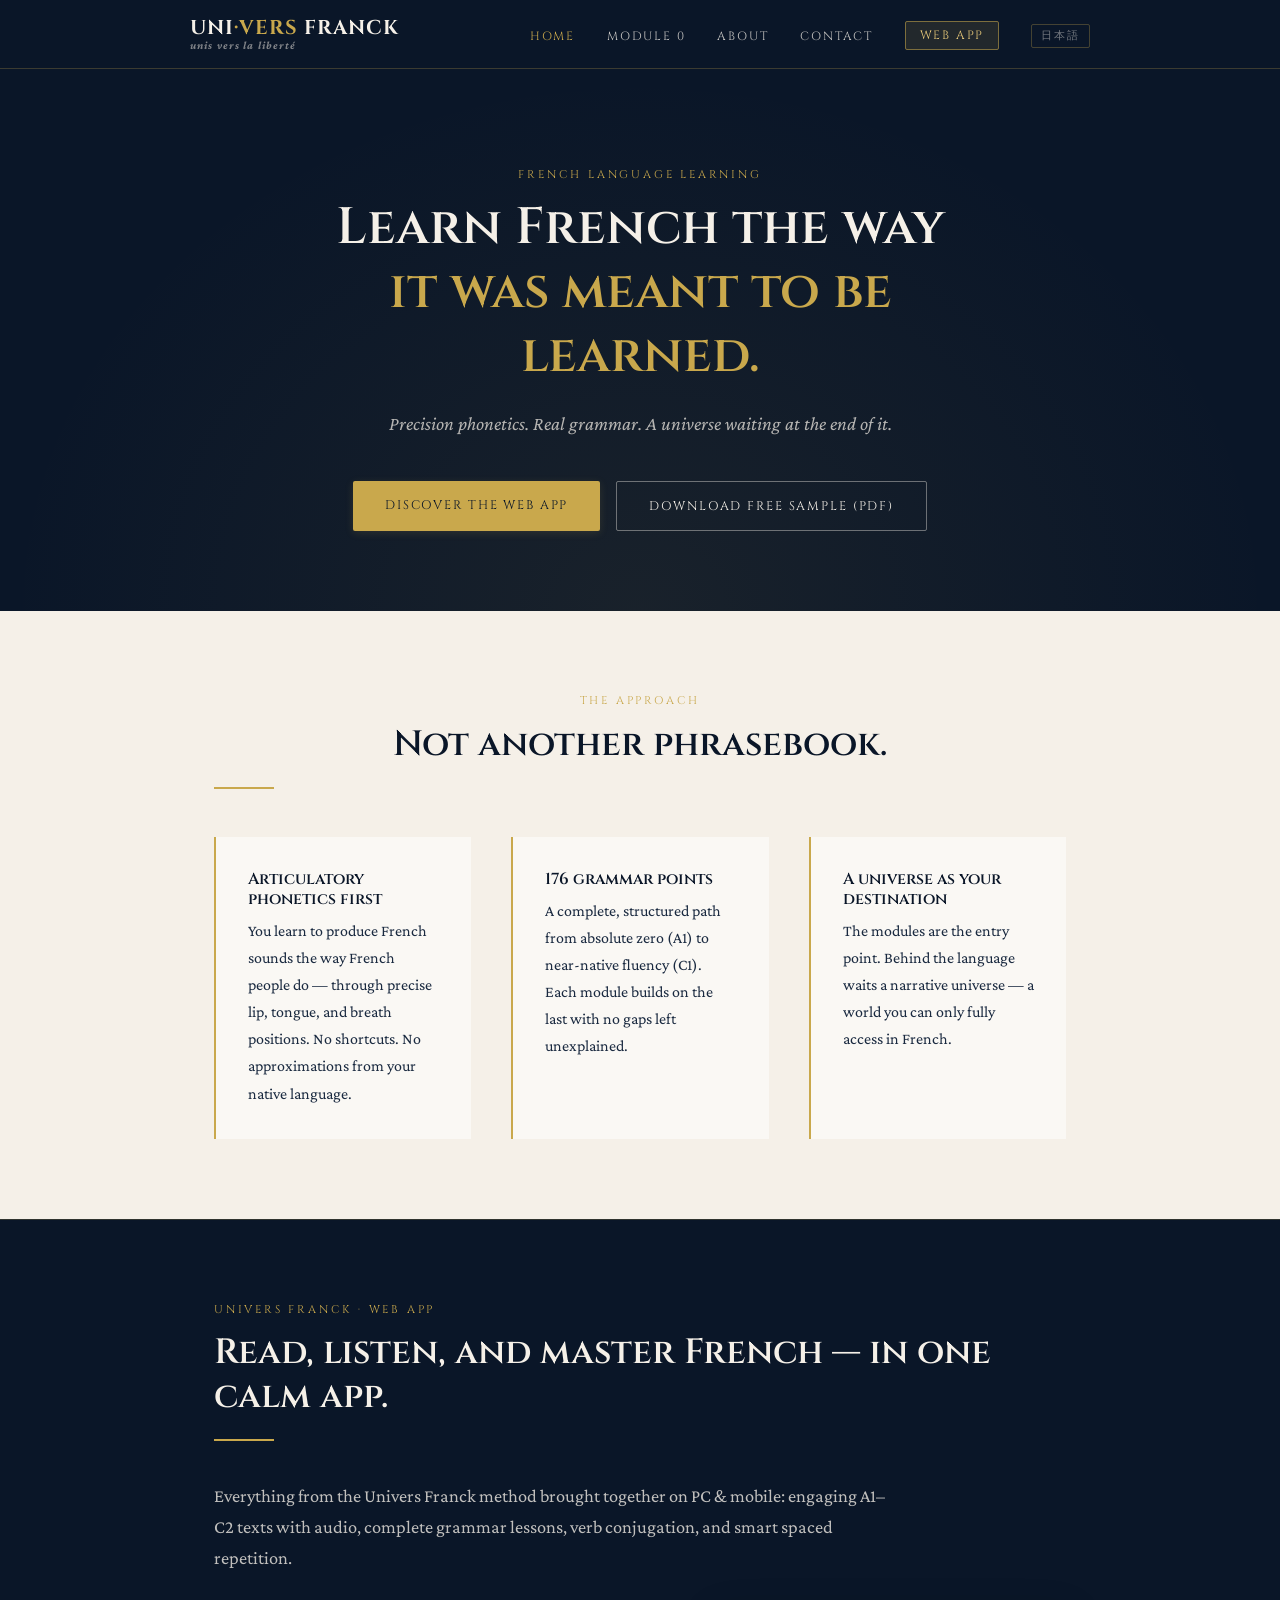
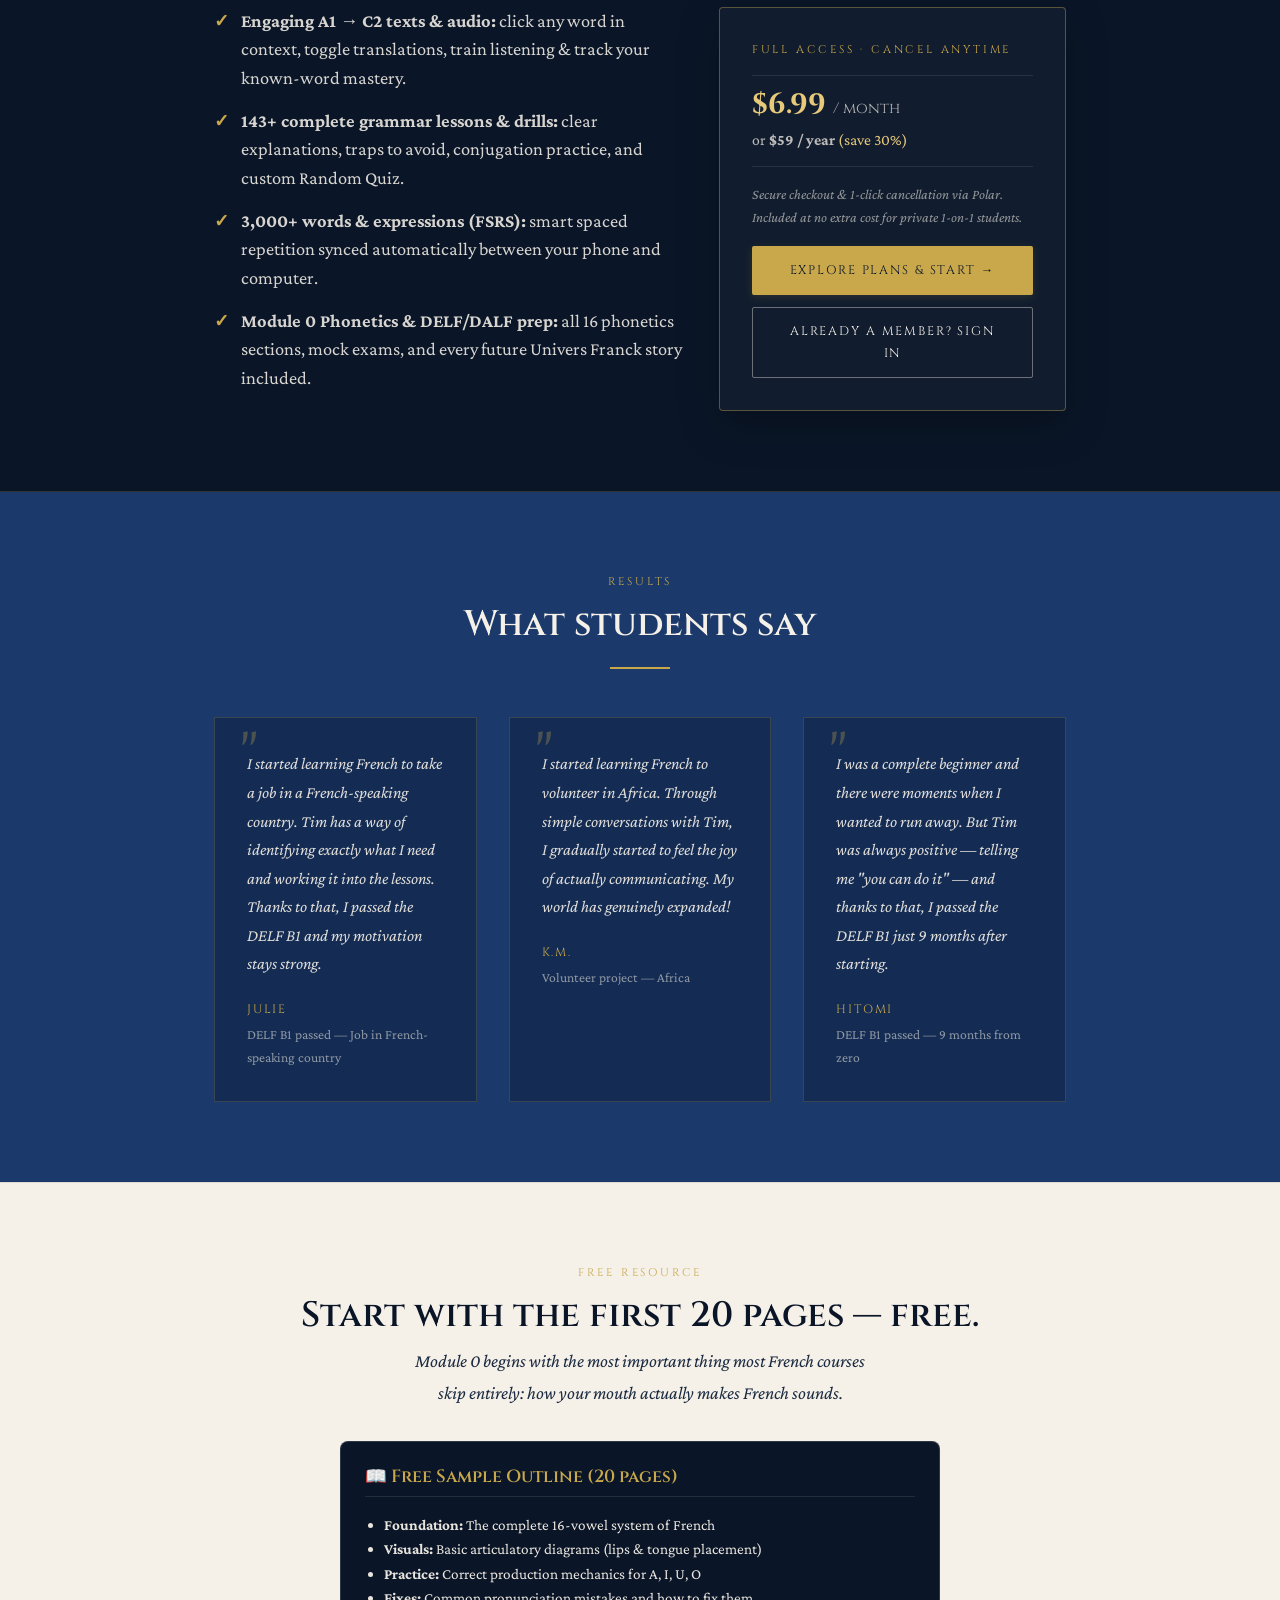
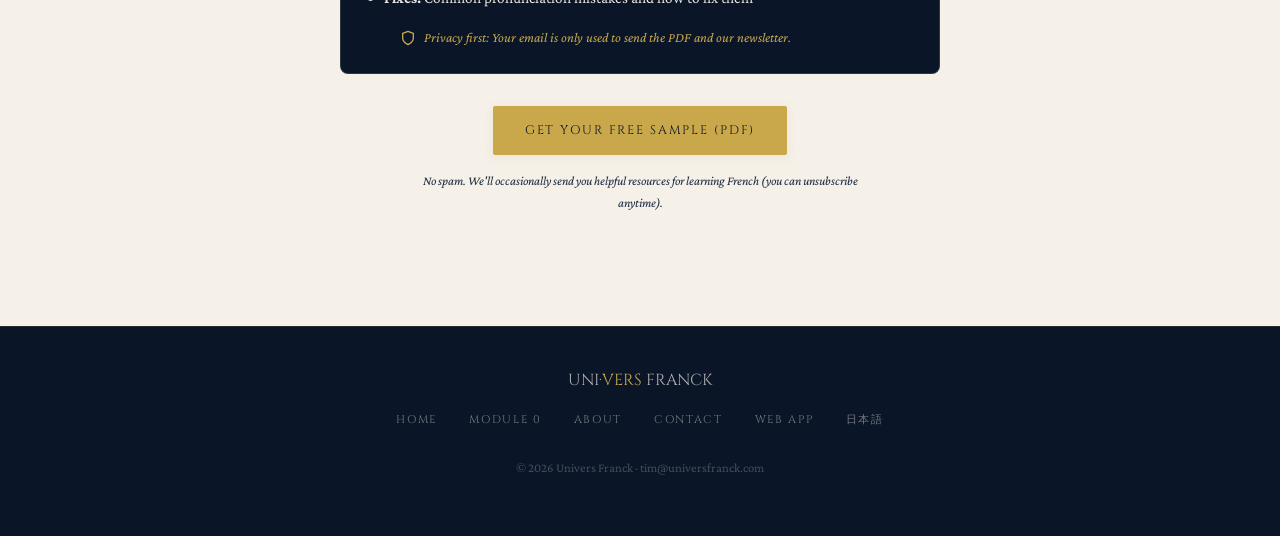
==== index.html @ ce681f65 "Connexion du site universfranck.com (EN et JP) a la Web App Univers Franck et aux offres Polar" ====
<!DOCTYPE html>
<html lang="en">
<head>
  <meta charset="UTF-8" />
  <meta name="viewport" content="width=device-width, initial-scale=1.0" />
  <title>Univers Franck — Learn French. Read the Universe.</title>
  <meta name="description" content="Premium French language modules for serious learners. From A1 to C1 — built by Tim Franck, French teacher based in Japan with 6,000+ hours of teaching experience." />
  
  <!-- Open Graph / Social Sharing -->
  <meta property="og:type" content="website">
  <meta property="og:url" content="https://universfranck.com/">
  <meta property="og:title" content="Univers Franck — Learn French. Read the Universe.">
  <meta property="og:description" content="Premium French language modules for serious learners. Built by Tim Franck.">
  <meta property="og:image" content="https://universfranck.com/assets/og-image.jpg">

  <link rel="icon" type="image/png" href="assets/favicon.png" />
  <link rel="stylesheet" href="css/style.css" />
    <!-- Google tag (gtag.js) -->
    <script async src="https://www.googletagmanager.com/gtag/js?id=G-PJ26LV091V"></script>
    <script>
      window.dataLayer = window.dataLayer || [];
      function gtag(){dataLayer.push(arguments);}
      gtag('js', new Date());

      gtag('config', 'G-PJ26LV091V');
    </script>
</head>
<body>

  <!-- ═══════════════════════════════ HEADER ═══════════════════════════════ -->
  <header>
    <div class="nav-inner">
      <a href="index.html" class="logo">
        <div><span class="logo-uni">UNI</span><span class="logo-vers">·VERS</span> <span class="logo-franck">FRANCK</span></div>
        <div class="logo-tagline">unis vers la liberté</div>
      </a>
      <button class="nav-toggle" id="navToggle" aria-label="Menu">
        <span></span><span></span><span></span>
      </button>
      <nav>
        <ul id="navMenu">
          <li><a href="index.html" class="active">Home</a></li>
          <li><a href="module0.html">Module 0</a></li>
          <li><a href="about.html">About</a></li>
          <li><a href="contact.html">Contact</a></li>
          <li><a href="https://univers-franck.web.app/?lang=en" class="nav-app-btn" target="_blank" rel="noopener">Web App</a></li>
          <li><a href="jp/index.html" class="lang-switch">日本語</a></li>
        </ul>
      </nav>
    </div>
  </header>

  <!-- ═══════════════════════════════ HERO ═════════════════════════════════ -->
  <section class="hero">
    <div class="container">
      <span class="section-label">French language learning</span>
      <h1>Learn French the way<br><em>it was meant to be learned.</em></h1>
      <p class="hero-sub">Precision phonetics. Real grammar. A universe waiting at the end of it.</p>
      <div class="hero-cta-group">
        <a href="#app-showcase" class="btn btn-primary">Discover the Web App</a>
        <a href="https://8b564f80.sibforms.com/serve/[base64]" class="btn btn-secondary" target="_blank" rel="noopener">Download free sample (PDF)</a>
      </div>
    </div>
  </section>

  <!-- ═══════════════════════════════ PITCH ════════════════════════════════ -->
  <section class="pitch">
    <div class="container">
      <span class="section-label">The approach</span>
      <h2>Not another phrasebook.</h2>
      <div class="section-divider"></div>
      <div class="pitch-grid">
        <div class="pitch-card">
          <h3>Articulatory phonetics first</h3>
          <p>You learn to produce French sounds the way French people do — through precise lip, tongue, and breath positions. No shortcuts. No approximations from your native language.</p>
        </div>
        <div class="pitch-card">
          <h3>176 grammar points</h3>
          <p>A complete, structured path from absolute zero (A1) to near-native fluency (C1). Each module builds on the last with no gaps left unexplained.</p>
        </div>
        <div class="pitch-card">
          <h3>A universe as your destination</h3>
          <p>The modules are the entry point. Behind the language waits a narrative universe — a world you can only fully access in French.</p>
        </div>
      </div>
    </div>
  </section>

  <!-- ═══════════════════════════════ WEB APP SHOWCASE ═════════════════════ -->
  <section class="app-showcase" id="app-showcase">
    <div class="container">
      <span class="section-label">Univers Franck · Web App</span>
      <h2>Read, listen, and master French — in one calm app.</h2>
      <div class="section-divider"></div>
      <p class="app-showcase-lead">Everything from the Univers Franck method brought together on PC &amp; mobile: engaging A1–C2 texts with audio, complete grammar lessons, verb conjugation, and smart spaced repetition.</p>

      <div class="app-showcase-grid">
        <ul class="app-feature-list">
          <li><span class="app-feature-check">✓</span><span><strong>Engaging A1 → C2 texts &amp; audio:</strong> click any word in context, toggle translations, train listening &amp; track your known-word mastery.</span></li>
          <li><span class="app-feature-check">✓</span><span><strong>143+ complete grammar lessons &amp; drills:</strong> clear explanations, traps to avoid, conjugation practice, and custom Random Quiz.</span></li>
          <li><span class="app-feature-check">✓</span><span><strong>3,000+ words &amp; expressions (FSRS):</strong> smart spaced repetition synced automatically between your phone and computer.</span></li>
          <li><span class="app-feature-check">✓</span><span><strong>Module 0 Phonetics &amp; DELF/DALF prep:</strong> all 16 phonetics sections, mock exams, and every future Univers Franck story included.</span></li>
        </ul>

        <div class="app-showcase-card">
          <span class="section-label" style="margin-bottom: 0;">Full access · Cancel anytime</span>
          <div class="app-price-row">
            <div class="app-price-main">$6.99 <span style="font-size: 0.95rem; font-weight: 400; color: rgba(245,240,232,0.7);">/ month</span></div>
            <div class="app-price-alt">or <strong>$59 / year</strong> <span style="color: var(--gold-light);">(save 30%)</span></div>
          </div>
          <p class="app-price-note">Secure checkout &amp; 1-click cancellation via Polar. Included at no extra cost for private 1-on-1 students.</p>
          <div class="app-showcase-actions">
            <a href="https://univers-franck.web.app/?lang=en#offre" class="btn btn-primary" target="_blank" rel="noopener">Explore Plans &amp; Start →</a>
            <a href="https://univers-franck.web.app/?lang=en" class="btn btn-secondary" target="_blank" rel="noopener">Already a member? Sign in</a>
          </div>
        </div>
      </div>
    </div>
  </section>

  <!-- ═══════════════════════════════ TESTIMONIALS ══════════════════════════ -->
  <section class="testimonials">
    <div class="container">
      <span class="section-label" style="text-align:center; display:block;">Results</span>
      <h2>What students say</h2>
      <div class="section-divider"></div>
      <div class="testimonials-grid">

        <div class="testimonial-card">
          <p class="testimonial-text">I started learning French to take a job in a French-speaking country. Tim has a way of identifying exactly what I need and working it into the lessons. Thanks to that, I passed the DELF B1 and my motivation stays strong.</p>
          <div class="testimonial-author">Julie</div>
          <div class="testimonial-result">DELF B1 passed — Job in French-speaking country</div>
        </div>

        <div class="testimonial-card">
          <p class="testimonial-text">I started learning French to volunteer in Africa. Through simple conversations with Tim, I gradually started to feel the joy of actually communicating. My world has genuinely expanded!</p>
          <div class="testimonial-author">K.M.</div>
          <div class="testimonial-result">Volunteer project — Africa</div>
        </div>

        <div class="testimonial-card">
          <p class="testimonial-text">I was a complete beginner and there were moments when I wanted to run away. But Tim was always positive — telling me "you can do it" — and thanks to that, I passed the DELF B1 just 9 months after starting.</p>
          <div class="testimonial-author">Hitomi</div>
          <div class="testimonial-result">DELF B1 passed — 9 months from zero</div>
        </div>

      </div>
    </div>
  </section>

  <!-- ═══════════════════════════════ EMAIL CAPTURE ═════════════════════════ -->
  <section class="email-capture">
    <div class="container">
      <span class="section-label">Free resource</span>
      <h2>Start with the first 20 pages — free.</h2>
      <p>Module 0 begins with the most important thing most French courses skip entirely: how your mouth actually makes French sounds.</p>

      <div class="free-sample-preview">
        <h3>📖 Free Sample Outline (20 pages)</h3>
        <ul>
          <li><strong>Foundation:</strong> The complete 16-vowel system of French</li>
          <li><strong>Visuals:</strong> Basic articulatory diagrams (lips & tongue placement)</li>
          <li><strong>Practice:</strong> Correct production mechanics for A, I, U, O</li>
          <li><strong>Fixes:</strong> Common pronunciation mistakes and how to fix them</li>
        </ul>
        <p class="privacy-note">
          <svg width="16" height="16" viewBox="0 0 24 24" fill="none" stroke="currentColor" stroke-width="2" stroke-linecap="round" stroke-linejoin="round"><path d="M12 22s8-4 8-10V5l-8-3-8 3v7c0 6 8 10 8 10z"></path></svg>
          Privacy first: Your email is only used to send the PDF and our newsletter.
        </p>
      </div>

      <div class="brevo-form-wrapper">
        <div style="max-width: 480px; margin: 0 auto; text-align: center;">
          <a href="https://8b564f80.sibforms.com/serve/[base64]" class="btn btn-primary" target="_blank" rel="noopener">Get your free sample (PDF)</a>
        </div>
      </div>

      <p class="email-fine-print" style="margin-top: 1rem;">No spam. We'll occasionally send you helpful resources for learning French (you can unsubscribe anytime).</p>
    </div>
  </section>

  <!-- ═══════════════════════════════ FOOTER ═══════════════════════════════ -->
  <footer>
    <div class="container">
      <div class="footer-logo">
        <span class="logo-uni" style="color:rgba(245,240,232,0.7)">UNI</span><span class="logo-vers" style="color:var(--gold)">·VERS</span> <span class="logo-franck" style="color:rgba(245,240,232,0.7)">FRANCK</span>
      </div>
      <ul class="footer-links">
        <li><a href="index.html">Home</a></li>
        <li><a href="module0.html">Module 0</a></li>
        <li><a href="about.html">About</a></li>
        <li><a href="contact.html">Contact</a></li>
        <li><a href="https://univers-franck.web.app/?lang=en" target="_blank" rel="noopener">Web App</a></li>
        <li><a href="jp/index.html">日本語</a></li>
      </ul>
      <p class="footer-copy">© 2026 Univers Franck · tim@universfranck.com</p>
    </div>
  </footer>

  <script src="https://app.lemonsqueezy.com/js/lemon.js" defer></script>
  <script src="js/main.js"></script>
</body>
</html>
---- css/style.css ----
/* ============================================================
   UNIVERS FRANCK — style.css
   Charte graphique non négociable
   ============================================================ */

@import url('https://fonts.googleapis.com/css2?family=Cinzel:wght@400;600;700&family=Crimson+Pro:ital,wght@0,300;0,400;0,600;1,300;1,400&display=swap');

/* ── Variables ─────────────────────────────────────────────── */
:root {
  --parchment:   #F5F0E8;
  --navy:        #0A1628;
  --gold:        #C9A84C;
  --france-blue: #1B3A6B;
  --gold-light:  #E8C97A;
  --navy-soft:   #1a2a40;

  --font-title: 'Cinzel', Georgia, serif;
  --font-body:  'Crimson Pro', Georgia, serif;

  --max-width: 900px;
  --section-pad: 5rem 1.5rem;
}

/* ── Reset ──────────────────────────────────────────────────── */
*, *::before, *::after { box-sizing: border-box; margin: 0; padding: 0; }

html { scroll-behavior: smooth; }

body {
  background-color: var(--parchment);
  color: var(--navy);
  font-family: var(--font-body);
  font-size: 1.15rem;
  line-height: 1.7;
}

img { max-width: 100%; display: block; }
a { color: var(--france-blue); text-decoration: none; }
a:hover { color: var(--gold); }

/* ── Typography ─────────────────────────────────────────────── */
h1, h2, h3, h4 {
  font-family: var(--font-title);
  font-weight: 600;
  line-height: 1.25;
  color: var(--navy);
}

h1 { font-size: clamp(2rem, 5vw, 3.2rem); }
h2 { font-size: clamp(1.5rem, 3.5vw, 2.2rem); margin-bottom: 1rem; }
h3 { font-size: clamp(1.1rem, 2.5vw, 1.5rem); margin-bottom: 0.5rem; }

p { margin-bottom: 1rem; }

.gold { color: var(--gold); }
.section-label {
  font-family: var(--font-title);
  font-size: 0.7rem;
  letter-spacing: 0.25em;
  text-transform: uppercase;
  color: var(--gold);
  display: block;
  margin-bottom: 0.75rem;
}

/* ── Layout ─────────────────────────────────────────────────── */
.container {
  max-width: var(--max-width);
  margin: 0 auto;
  padding: 0 1.5rem;
}

section { padding: var(--section-pad); }

.section-divider {
  width: 60px;
  height: 2px;
  background: var(--gold);
  margin: 1.25rem 0 2.5rem;
}

/* ── HEADER / NAV ───────────────────────────────────────────── */
header {
  background: var(--navy);
  padding: 1.1rem 1.5rem;
  position: sticky;
  top: 0;
  z-index: 100;
  border-bottom: 1px solid rgba(201,168,76,0.25);
}

.nav-inner {
  max-width: var(--max-width);
  margin: 0 auto;
  display: flex;
  align-items: center;
  justify-content: space-between;
}

/* Logo */
.logo {
  font-family: var(--font-title);
  font-size: 1.25rem;
  font-weight: 700;
  letter-spacing: 0.05em;
  line-height: 1;
  text-decoration: none;
}
.logo-uni   { color: var(--parchment); }
.logo-vers  { color: var(--gold); }
.logo-franck{ color: var(--parchment); }

.logo-tagline {
  font-family: var(--font-body);
  font-style: italic;
  font-size: 0.7rem;
  color: rgba(245,240,232,0.5);
  letter-spacing: 0.1em;
  margin-top: 2px;
}

/* Nav links */
nav ul {
  list-style: none;
  display: flex;
  gap: 2rem;
  align-items: center;
}

nav a {
  font-family: var(--font-title);
  font-size: 0.75rem;
  letter-spacing: 0.15em;
  text-transform: uppercase;
  color: rgba(245,240,232,0.8);
  transition: color 0.2s;
}
nav a:hover, nav a.active { color: var(--gold); }

.lang-switch {
  font-family: var(--font-title);
  font-size: 0.7rem;
  letter-spacing: 0.15em;
  color: rgba(245,240,232,0.45);
  border: 1px solid rgba(201,168,76,0.3);
  padding: 0.2rem 0.6rem;
  border-radius: 2px;
  transition: all 0.2s;
}
.lang-switch:hover {
  color: var(--gold);
  border-color: var(--gold);
}

.nav-app-btn {
  color: var(--gold-light) !important;
  border: 1px solid rgba(201,168,76,0.55);
  background: rgba(201,168,76,0.12);
  padding: 0.32rem 0.85rem;
  border-radius: 2px;
  transition: all 0.2s;
}
.nav-app-btn:hover {
  background: var(--gold);
  color: var(--navy) !important;
  border-color: var(--gold);
}

/* Hamburger (mobile) */
.nav-toggle {
  display: none;
  flex-direction: column;
  gap: 5px;
  cursor: pointer;
  background: none;
  border: none;
  padding: 4px;
}
.nav-toggle span {
  display: block;
  width: 24px;
  height: 2px;
  background: var(--parchment);
  transition: all 0.3s;
}

/* ── HERO ────────────────────────────────────────────────────── */
.hero {
  background: var(--navy);
  padding: 6rem 1.5rem 5rem;
  text-align: center;
  position: relative;
  overflow: hidden;
}

.hero::before {
  content: '';
  position: absolute;
  inset: 0;
  background: radial-gradient(ellipse at 50% 100%, rgba(201,168,76,0.08) 0%, transparent 70%);
  pointer-events: none;
}

.hero h1 {
  color: var(--parchment);
  max-width: 700px;
  margin: 0 auto 1.25rem;
}

.hero h1 em {
  font-style: normal;
  color: var(--gold);
}

.hero-sub {
  color: rgba(245,240,232,0.72);
  font-size: 1.2rem;
  max-width: 560px;
  margin: 0 auto 2.5rem;
  font-style: italic;
}

.hero-cta-group {
  display: flex;
  gap: 1rem;
  justify-content: center;
  flex-wrap: wrap;
}

/* ── BUTTONS ─────────────────────────────────────────────────── */
.btn {
  display: inline-block;
  font-family: var(--font-title);
  font-size: 0.78rem;
  letter-spacing: 0.15em;
  text-transform: uppercase;
  padding: 0.85rem 2rem;
  border-radius: 2px;
  transition: all 0.2s;
  cursor: pointer;
  border: none;
  text-decoration: none;
}

.btn-primary {
  background: var(--gold);
  color: var(--navy);
  box-shadow: 0 2px 8px rgba(201,168,76,0.15);
}
.btn-primary:hover {
  background: var(--gold-light);
  color: var(--navy);
  transform: translateY(-2px);
  box-shadow: 0 8px 20px rgba(201,168,76,0.35);
}

.btn-secondary {
  background: transparent;
  color: var(--parchment);
  border: 1px solid rgba(245,240,232,0.4);
}
.btn-secondary:hover {
  border-color: var(--gold);
  color: var(--gold);
  transform: translateY(-2px);
}

.btn-outline {
  background: transparent;
  color: var(--navy);
  border: 1px solid var(--navy);
}
.btn-outline:hover {
  background: var(--navy);
  color: var(--parchment);
}

/* ── PITCH SECTION ───────────────────────────────────────────── */
.pitch {
  background: var(--parchment);
  text-align: center;
}

.pitch-grid {
  display: grid;
  grid-template-columns: repeat(auto-fit, minmax(220px, 1fr));
  gap: 2.5rem;
  margin-top: 3rem;
}

.pitch-card {
  text-align: left;
  padding: 2rem;
  border-left: 2px solid var(--gold);
  background: rgba(255,255,255,0.5);
}

.pitch-card h3 {
  font-size: 1rem;
  margin-bottom: 0.5rem;
}

.pitch-card p {
  font-size: 1rem;
  color: var(--navy-soft);
  margin: 0;
}

/* ── TESTIMONIALS ────────────────────────────────────────────── */
.testimonials {
  background: var(--france-blue);
  color: var(--parchment);
}

.testimonials h2 {
  color: var(--parchment);
  text-align: center;
}

.testimonials .section-divider {
  margin-left: auto;
  margin-right: auto;
}

.testimonials-grid {
  display: grid;
  grid-template-columns: repeat(auto-fit, minmax(260px, 1fr));
  gap: 2rem;
  margin-top: 3rem;
}

.testimonial-card {
  background: rgba(10,22,40,0.35);
  border: 1px solid rgba(201,168,76,0.2);
  padding: 2rem;
  position: relative;
}

.testimonial-card::before {
  content: '"';
  font-family: var(--font-title);
  font-size: 4rem;
  color: var(--gold);
  opacity: 0.3;
  position: absolute;
  top: 0.5rem;
  left: 1.5rem;
  line-height: 1;
}

.testimonial-text {
  font-style: italic;
  font-size: 1.05rem;
  line-height: 1.7;
  margin-bottom: 1.25rem;
  color: rgba(245,240,232,0.9);
}

.testimonial-author {
  font-family: var(--font-title);
  font-size: 0.75rem;
  letter-spacing: 0.15em;
  text-transform: uppercase;
  color: var(--gold);
}

.testimonial-result {
  font-size: 0.85rem;
  color: rgba(245,240,232,0.55);
  margin-top: 0.25rem;
}

/* ── EMAIL CAPTURE ───────────────────────────────────────────── */
.email-capture {
  background: var(--parchment);
  text-align: center;
  border-top: 1px solid rgba(10,22,40,0.1);
}

.email-capture h2 { margin-bottom: 0.5rem; }

.email-capture p {
  color: var(--navy-soft);
  max-width: 480px;
  margin: 0 auto 2rem;
  font-style: italic;
}

.brevo-form-wrapper {
  max-width: 480px;
  margin: 0 auto;
}

/* Brevo override styles */
.brevo-form-wrapper input[type="email"] {
  width: 100%;
  padding: 0.85rem 1.25rem;
  border: 1px solid rgba(10,22,40,0.25);
  background: white;
  font-family: var(--font-body);
  font-size: 1rem;
  color: var(--navy);
  margin-bottom: 0.75rem;
  border-radius: 2px;
}

.brevo-form-wrapper input[type="submit"] {
  width: 100%;
  padding: 0.85rem 2rem;
  background: var(--gold);
  color: var(--navy);
  font-family: var(--font-title);
  font-size: 0.78rem;
  letter-spacing: 0.15em;
  text-transform: uppercase;
  border: none;
  cursor: pointer;
  border-radius: 2px;
  transition: all 0.2s;
}

.brevo-form-wrapper input[type="submit"]:hover {
  background: var(--gold-light);
  transform: translateY(-1px);
}

.email-fine-print {
  font-size: 0.8rem;
  color: rgba(10,22,40,0.4);
  margin-top: 1rem;
  font-style: italic;
}

/* ── MODULE 0 PAGE ───────────────────────────────────────────── */
.module-hero {
  background: var(--navy);
  padding: 5rem 1.5rem 4rem;
  text-align: center;
}

.module-hero h1 { color: var(--parchment); }
.module-hero h1 em { font-style: normal; color: var(--gold); }
.module-hero p {
  color: rgba(245,240,232,0.72);
  max-width: 560px;
  margin: 1rem auto 0;
  font-style: italic;
}

.module-content { background: var(--parchment); }

.module-grid {
  display: grid;
  grid-template-columns: 1fr 1fr;
  gap: 4rem;
  align-items: start;
  margin-top: 3rem;
}

.module-includes h3 {
  margin-bottom: 1.25rem;
  font-size: 0.8rem;
  letter-spacing: 0.2em;
  text-transform: uppercase;
  color: var(--gold);
  font-family: var(--font-title);
}

.module-includes ul {
  list-style: none;
}

.module-includes li {
  padding: 0.6rem 0;
  border-bottom: 1px solid rgba(10,22,40,0.1);
  display: flex;
  align-items: flex-start;
  gap: 0.75rem;
  font-size: 1.05rem;
}

.module-includes li::before {
  content: '—';
  color: var(--gold);
  flex-shrink: 0;
  margin-top: 0.1em;
}

.module-cta-box {
  background: var(--navy);
  color: var(--parchment);
  padding: 2.5rem;
  text-align: center;
  position: sticky;
  top: 100px;
}

.module-cta-box .price {
  font-family: var(--font-title);
  font-size: 2.5rem;
  color: var(--gold);
  display: block;
  margin: 1rem 0;
}

.module-cta-box p {
  font-size: 0.95rem;
  color: rgba(245,240,232,0.65);
  font-style: italic;
}

.module-cta-box .btn {
  width: 100%;
  margin: 1rem 0 0.5rem;
  display: block;
  text-align: center;
}

.free-sample {
  background: rgba(201,168,76,0.08);
  border: 1px solid rgba(201,168,76,0.25);
  padding: 1.5rem;
  margin-top: 1rem;
  text-align: center;
}

.free-sample p {
  font-size: 0.9rem;
  margin-bottom: 0.75rem;
  color: rgba(245,240,232,0.65);
}

/* ── FREE SAMPLE PREVIEW ─────────────────────────────────────── */
.free-sample-preview {
  text-align: left;
  border: 1px solid rgba(245, 240, 232, 0.15);
}

/* Landing page layout (inside .email-capture on parchment bg) */
.email-capture .free-sample-preview {
  background: var(--navy);
  padding: 1.5rem;
  border-radius: 8px;
  margin: 2rem auto;
  max-width: 600px;
}

.email-capture .free-sample-preview h3 {
  color: var(--gold);
  font-size: 1.1rem;
  margin-top: 0;
  margin-bottom: 1rem;
  border-bottom: 1px solid rgba(245, 240, 232, 0.1);
  padding-bottom: 0.5rem;
}

.email-capture .free-sample-preview ul {
  padding-left: 1.2rem;
  margin-bottom: 1rem;
  color: rgba(245, 240, 232, 0.95); /* Extremely high contrast on navy */
  font-size: 0.95rem;
  line-height: 1.6;
}

/* Module page layout (inside .module-cta-box on navy bg) */
.module-cta-box .free-sample-preview {
  background: rgba(255, 255, 255, 0.03);
  padding: 1.25rem;
  border-radius: 6px;
  margin: 1.5rem 0;
  font-size: 0.85rem;
  border-color: rgba(245, 240, 232, 0.1);
}

.module-cta-box .free-sample-preview strong {
  color: var(--gold);
  display: block;
  margin-bottom: 0.75rem;
  font-size: 0.95rem;
}

.module-cta-box .free-sample-preview ul {
  padding-left: 1.2rem;
  margin-bottom: 1rem;
  color: rgba(245, 240, 232, 0.95); /* Changed from dark --navy-soft to light cream */
  line-height: 1.5;
}

/* Privacy note styling */
.free-sample-preview .privacy-note {
  font-size: 0.85rem;
  color: var(--gold);
  margin-bottom: 0;
  display: flex;
  align-items: center;
  gap: 0.5rem;
}

.module-cta-box .free-sample-preview .privacy-note {
  font-size: 0.75rem;
  align-items: flex-start;
  gap: 0.4rem;
  line-height: 1.4;
}

/* ── ABOUT PAGE ──────────────────────────────────────────────── */
.about-content {
  background: var(--parchment);
}

.about-grid {
  display: grid;
  grid-template-columns: 1fr 2fr;
  gap: 4rem;
  align-items: start;
  margin-top: 3rem;
}

.about-aside {
  position: sticky;
  top: 100px;
}

.about-name {
  font-family: var(--font-title);
  font-size: 1.5rem;
  color: var(--navy);
  margin-bottom: 0.25rem;
}

.about-role {
  font-style: italic;
  color: var(--gold);
  font-size: 1rem;
  margin-bottom: 1.5rem;
}

.about-stat {
  border-top: 1px solid rgba(10,22,40,0.1);
  padding: 0.75rem 0;
  display: flex;
  justify-content: space-between;
  align-items: baseline;
}

.about-stat-label {
  font-size: 0.8rem;
  letter-spacing: 0.1em;
  text-transform: uppercase;
  color: rgba(10,22,40,0.5);
  font-family: var(--font-title);
}

.about-stat-value {
  font-family: var(--font-title);
  font-size: 1.1rem;
  color: var(--navy);
}

.about-body h3 {
  margin-top: 2rem;
  margin-bottom: 0.75rem;
  color: var(--france-blue);
}

.about-body h3:first-child { margin-top: 0; }

.vision-quote {
  border-left: 3px solid var(--gold);
  padding: 1rem 1.5rem;
  margin: 2rem 0;
  font-style: italic;
  font-size: 1.2rem;
  color: var(--france-blue);
}

/* ── CONTACT PAGE ────────────────────────────────────────────── */
.contact-content {
  background: var(--parchment);
  text-align: center;
}

.contact-card {
  max-width: 480px;
  margin: 3rem auto 0;
  background: var(--navy);
  color: var(--parchment);
  padding: 3rem 2.5rem;
  text-align: center;
}

.contact-card h3 {
  color: var(--gold);
  margin-bottom: 0.5rem;
}

.contact-card a {
  color: var(--parchment);
  font-size: 1.1rem;
  border-bottom: 1px solid rgba(201,168,76,0.4);
  padding-bottom: 2px;
  transition: color 0.2s, border-color 0.2s;
}

.contact-card a:hover {
  color: var(--gold);
  border-color: var(--gold);
}

.contact-note {
  margin-top: 1.5rem;
  font-size: 0.9rem;
  color: rgba(245,240,232,0.5);
  font-style: italic;
}

/* ── PAGE HERO (inner pages) ─────────────────────────────────── */
.page-hero {
  background: var(--navy);
  padding: 4rem 1.5rem 3rem;
  text-align: center;
}

.page-hero h1 { color: var(--parchment); }
.page-hero p {
  color: rgba(245,240,232,0.6);
  font-style: italic;
  margin-top: 0.75rem;
}

/* ── FOOTER ──────────────────────────────────────────────────── */
footer {
  background: var(--navy);
  color: rgba(245,240,232,0.45);
  padding: 2.5rem 1.5rem;
  text-align: center;
  border-top: 1px solid rgba(201,168,76,0.15);
}

.footer-logo {
  font-family: var(--font-title);
  font-size: 1rem;
  margin-bottom: 0.5rem;
}

.footer-links {
  list-style: none;
  display: flex;
  gap: 2rem;
  justify-content: center;
  margin-bottom: 1.5rem;
  flex-wrap: wrap;
}

.footer-links a {
  font-family: var(--font-title);
  font-size: 0.7rem;
  letter-spacing: 0.15em;
  text-transform: uppercase;
  color: rgba(245,240,232,0.45);
  transition: color 0.2s;
}

.footer-links a:hover { color: var(--gold); }

.footer-copy {
  font-size: 0.8rem;
  color: rgba(245,240,232,0.25);
}

/* ── RESPONSIVE ──────────────────────────────────────────────── */
@media (max-width: 768px) {
  :root { --section-pad: 3.5rem 1.25rem; }

  nav ul { display: none; }
  nav ul.open { display: flex; flex-direction: column; gap: 1.25rem; }

  .nav-toggle { display: flex; }

  .nav-inner { flex-wrap: wrap; }

  .module-grid,
  .about-grid { grid-template-columns: 1fr; gap: 2rem; }

  .module-cta-box { position: static; }
  .about-aside { position: static; }

  .hero { padding: 4rem 1.25rem 3.5rem; }
}

/* ── ANIMATIONS (WOW Effect) ─────────────────────────────────── */
@keyframes fadeInUp {
  from {
    opacity: 0;
    transform: translateY(20px);
  }
  to {
    opacity: 1;
    transform: translateY(0);
  }
}

.hero h1, .hero p, .hero-cta-group, .pitch-card, .testimonial-card, .module-hero h1, .module-hero p {
  opacity: 0; /* Starting state for animation */
  animation: fadeInUp 0.8s cubic-bezier(0.2, 0.8, 0.2, 1) forwards;
}

.hero p { animation-delay: 0.1s; }
.hero-cta-group { animation-delay: 0.2s; }

.pitch-card:nth-child(1), .testimonial-card:nth-child(1) { animation-delay: 0.1s; }
.pitch-card:nth-child(2), .testimonial-card:nth-child(2) { animation-delay: 0.25s; }
.pitch-card:nth-child(3), .testimonial-card:nth-child(3) { animation-delay: 0.4s; }

/* ── WEB APP SHOWCASE (#app-showcase) ────────────────────────── */
.app-showcase {
  background: var(--navy);
  color: var(--parchment);
  border-top: 1px solid rgba(201,168,76,0.2);
  border-bottom: 1px solid rgba(201,168,76,0.2);
}

.app-showcase h2 {
  color: var(--parchment);
}

.app-showcase-lead {
  color: rgba(245,240,232,0.78);
  max-width: 680px;
  font-size: 1.15rem;
}

.app-showcase-grid {
  display: grid;
  grid-template-columns: 1.35fr 1fr;
  gap: 2.25rem;
  align-items: stretch;
  margin-top: 2rem;
}

.app-feature-list {
  list-style: none;
  display: flex;
  flex-direction: column;
  gap: 0.9rem;
}

.app-feature-list li {
  display: flex;
  align-items: flex-start;
  gap: 0.75rem;
  color: rgba(245,240,232,0.88);
  line-height: 1.55;
}

.app-feature-check {
  color: var(--gold);
  font-weight: 700;
  flex-shrink: 0;
  margin-top: 0.05rem;
}

.app-showcase-card {
  background: rgba(255,255,255,0.03);
  border: 1px solid rgba(201,168,76,0.4);
  border-radius: 4px;
  padding: 2rem;
  display: flex;
  flex-direction: column;
  gap: 1rem;
  box-shadow: 0 14px 40px rgba(0,0,0,0.3);
}

.app-price-row {
  display: flex;
  flex-direction: column;
  gap: 0.35rem;
  padding: 0.75rem 0;
  border-top: 1px solid rgba(245,240,232,0.1);
  border-bottom: 1px solid rgba(245,240,232,0.1);
}

.app-price-main {
  font-family: var(--font-title);
  font-size: 1.75rem;
  font-weight: 700;
  color: var(--gold-light);
  line-height: 1.2;
}

.app-price-alt {
  font-size: 0.98rem;
  color: rgba(245,240,232,0.75);
}

.app-price-note {
  font-size: 0.88rem;
  color: rgba(245,240,232,0.58);
  font-style: italic;
  margin-bottom: 0;
}

.app-showcase-actions {
  display: flex;
  flex-direction: column;
  gap: 0.75rem;
  margin-top: auto;
}

.app-showcase-actions .btn {
  display: block;
  text-align: center;
  width: 100%;
}

@media (max-width: 768px) {
  .app-showcase-grid {
    grid-template-columns: 1fr;
    gap: 1.75rem;
  }
  .app-showcase-card {
    padding: 1.5rem;
  }
}
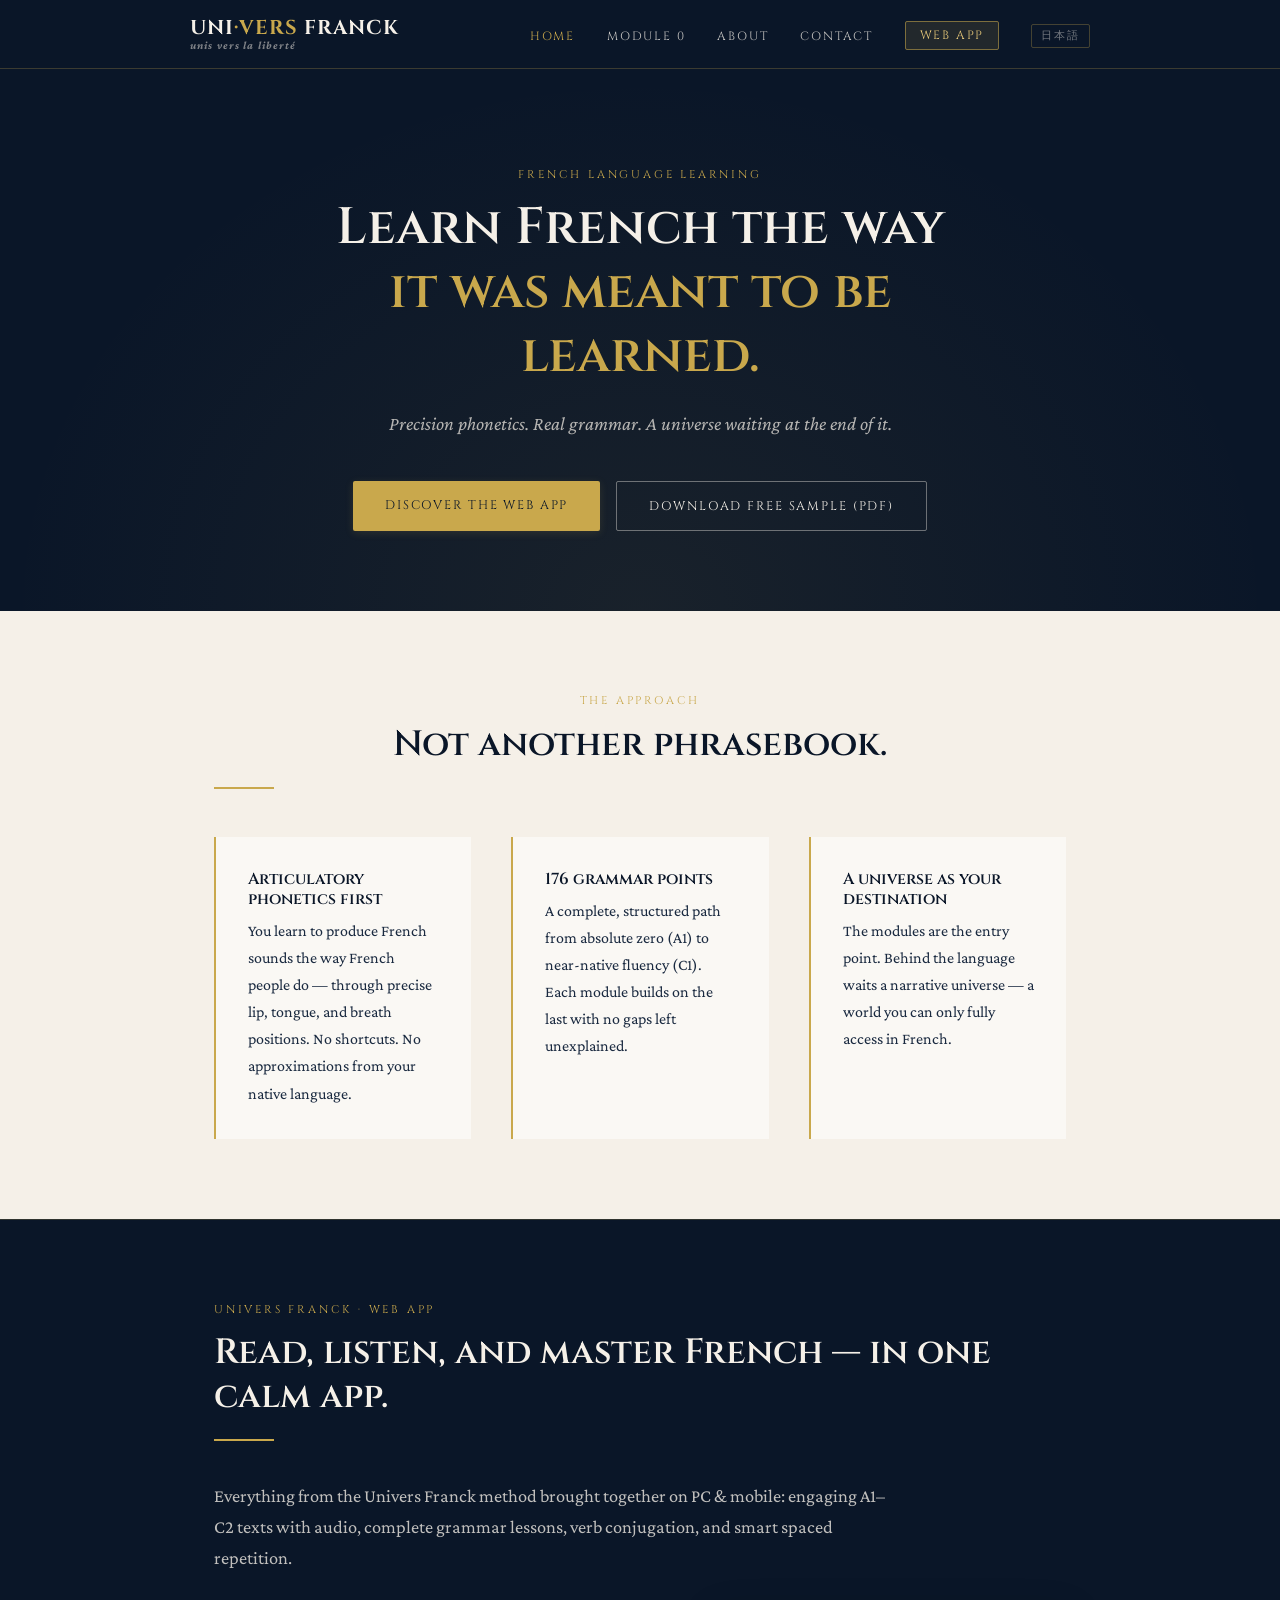
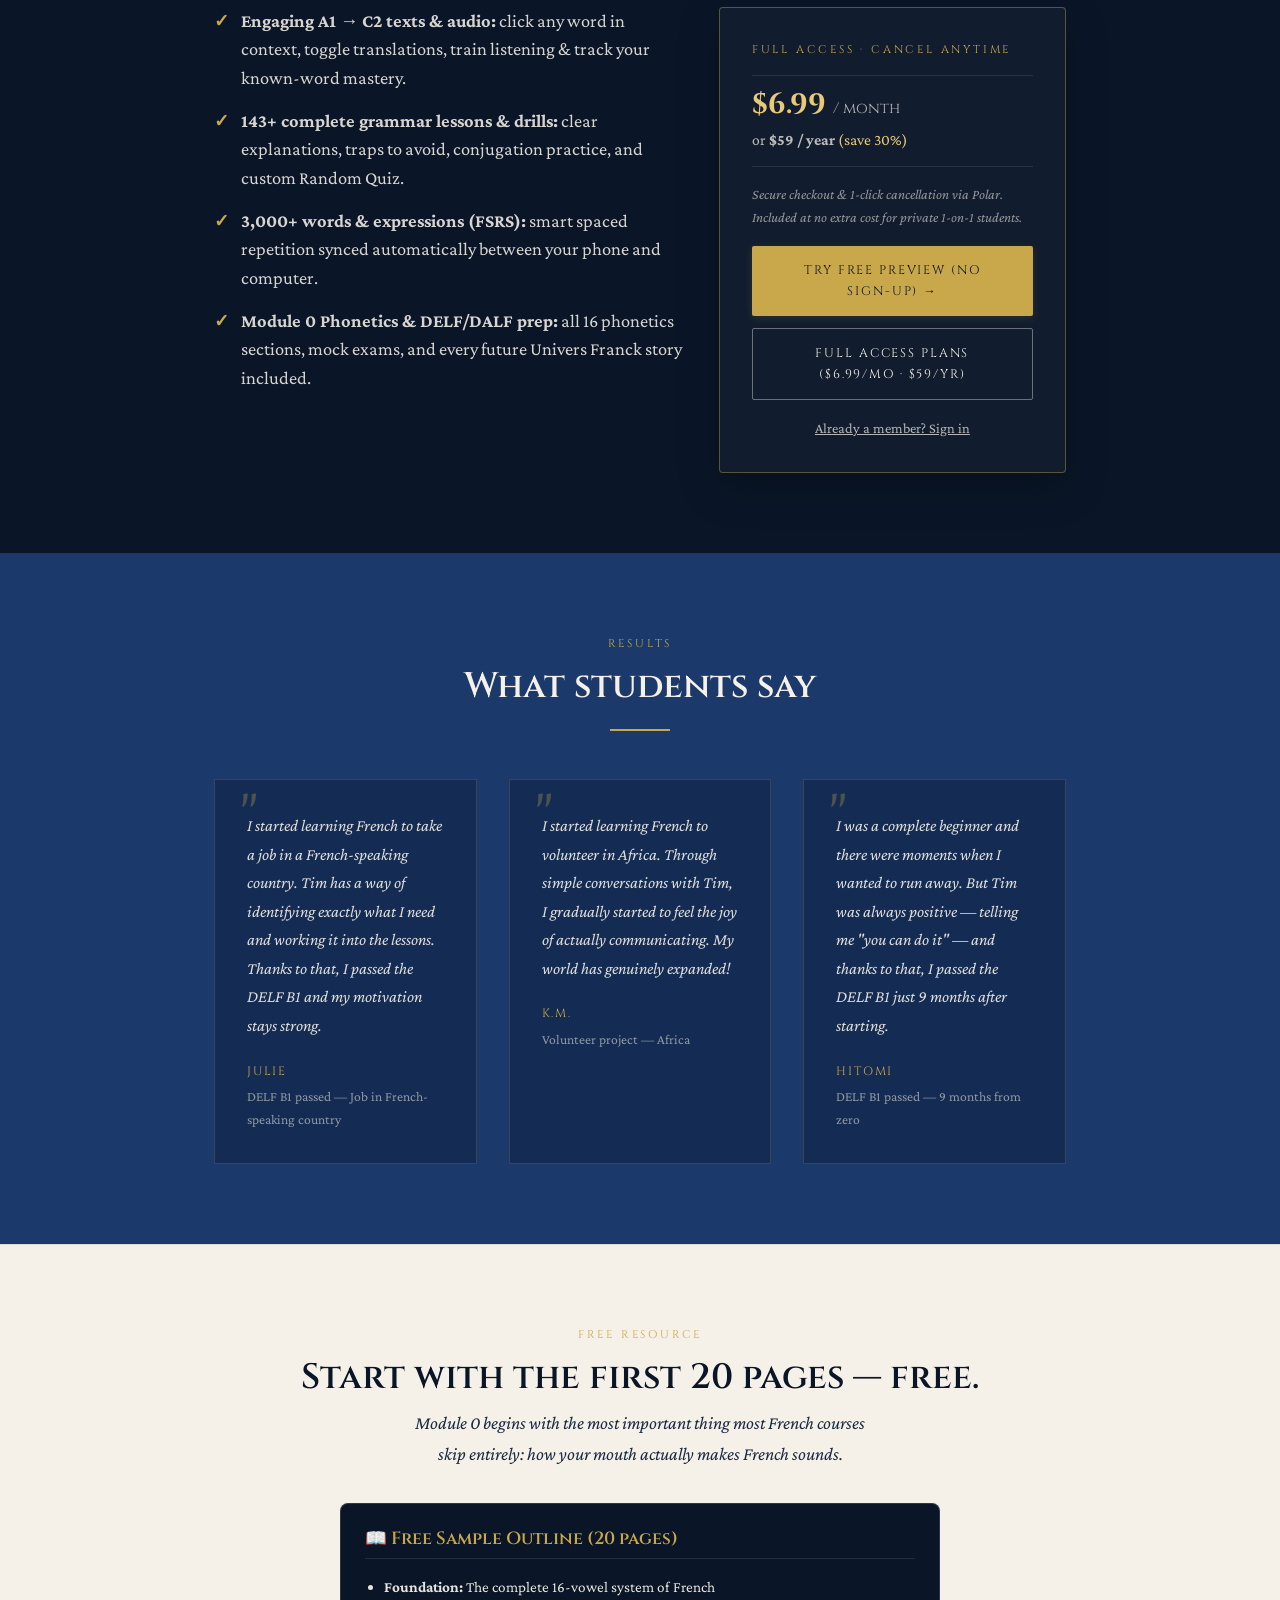
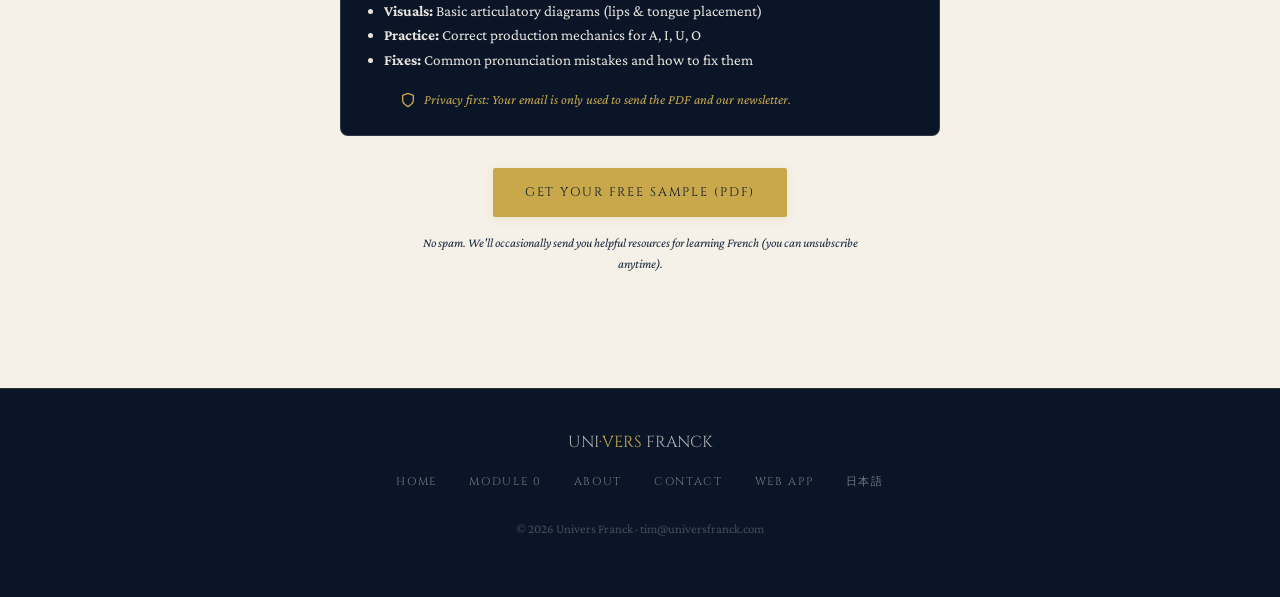
==== commit 74c16221: "Ajout du lien essai libre sans compte (/decouverte.html) sur universfranck.com" ====
--- a/index.html
+++ b/index.html
@@ -110,8 +110,9 @@
           </div>
           <p class="app-price-note">Secure checkout &amp; 1-click cancellation via Polar. Included at no extra cost for private 1-on-1 students.</p>
           <div class="app-showcase-actions">
-            <a href="https://univers-franck.web.app/?lang=en#offre" class="btn btn-primary" target="_blank" rel="noopener">Explore Plans &amp; Start →</a>
-            <a href="https://univers-franck.web.app/?lang=en" class="btn btn-secondary" target="_blank" rel="noopener">Already a member? Sign in</a>
+            <a href="https://univers-franck.web.app/decouverte.html" class="btn btn-primary" target="_blank" rel="noopener">Try Free Preview (No Sign-Up) →</a>
+            <a href="https://univers-franck.web.app/?lang=en#offre" class="btn btn-secondary" target="_blank" rel="noopener">Full Access Plans ($6.99/mo · $59/yr)</a>
+            <a href="https://univers-franck.web.app/?lang=en" style="text-align: center; font-size: 0.9rem; color: rgba(245,240,232,0.72); text-decoration: underline; margin-top: 0.25rem;" target="_blank" rel="noopener">Already a member? Sign in</a>
           </div>
         </div>
       </div>
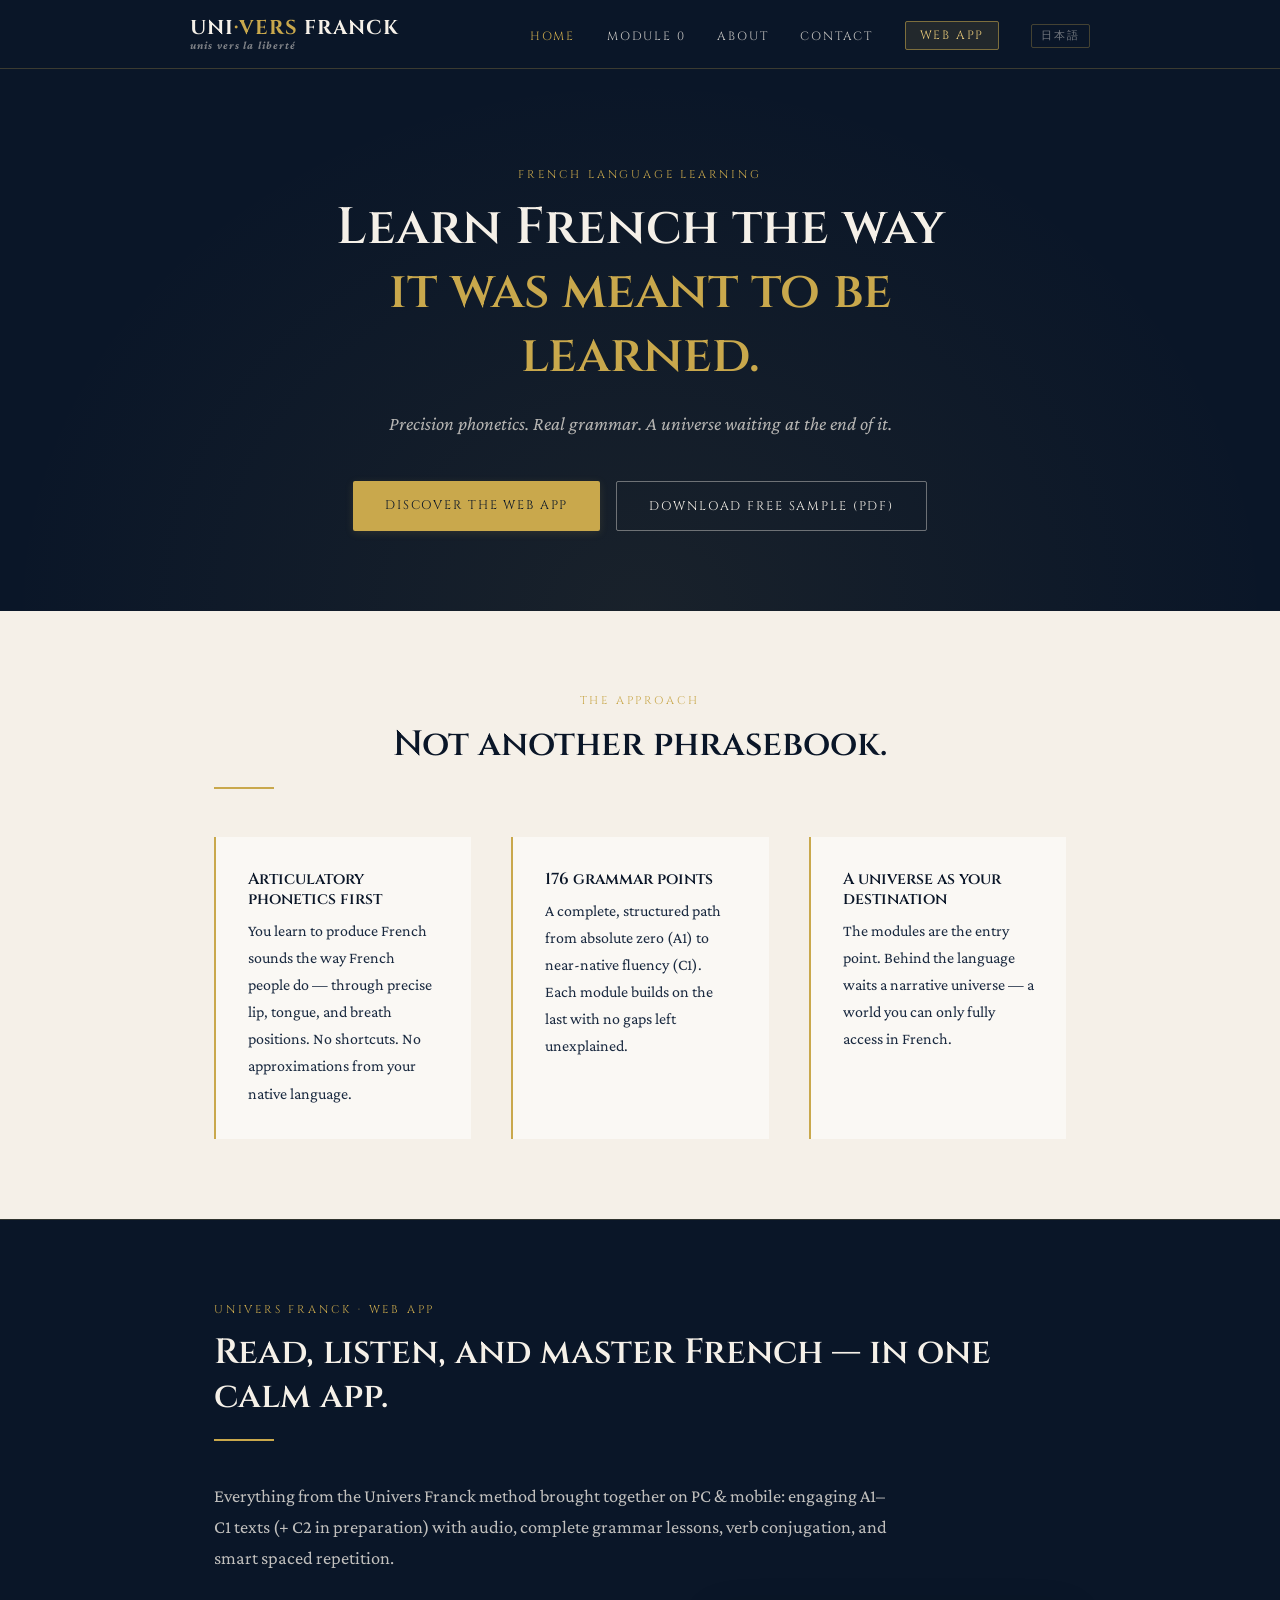
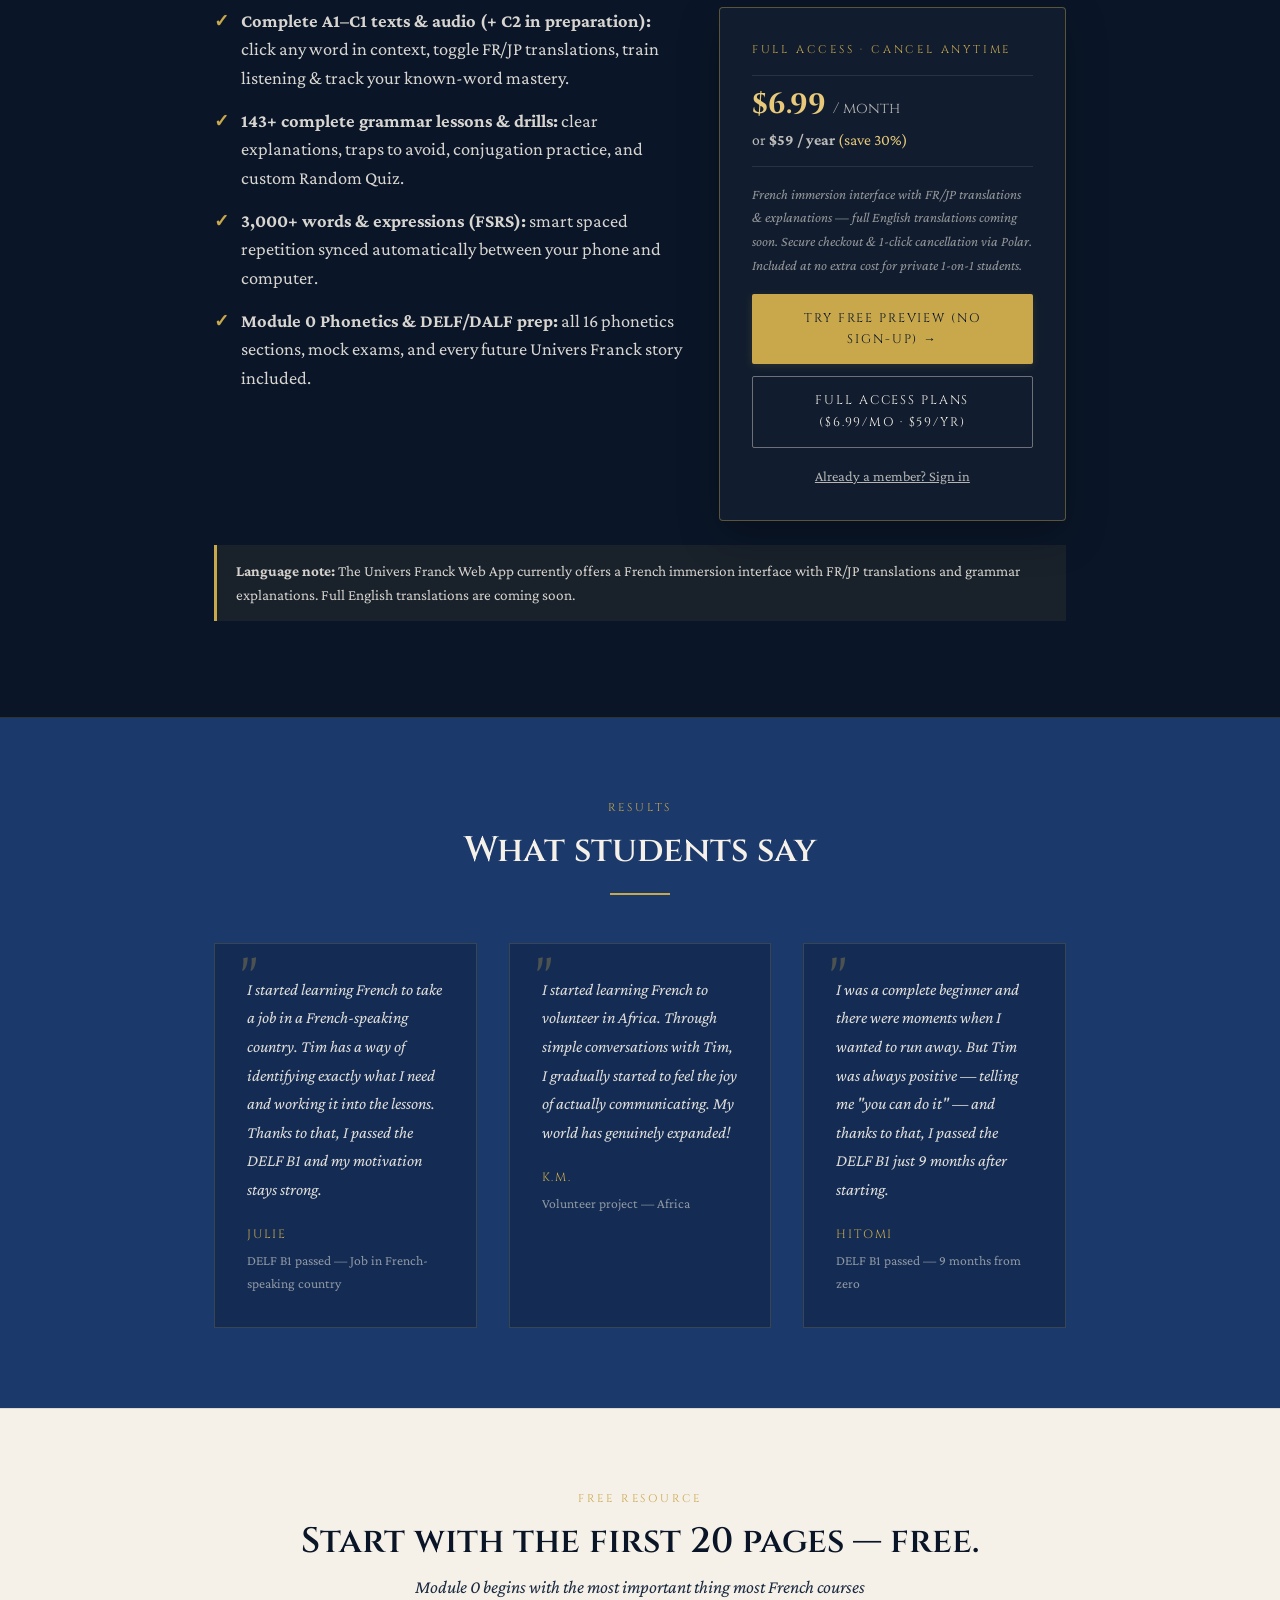
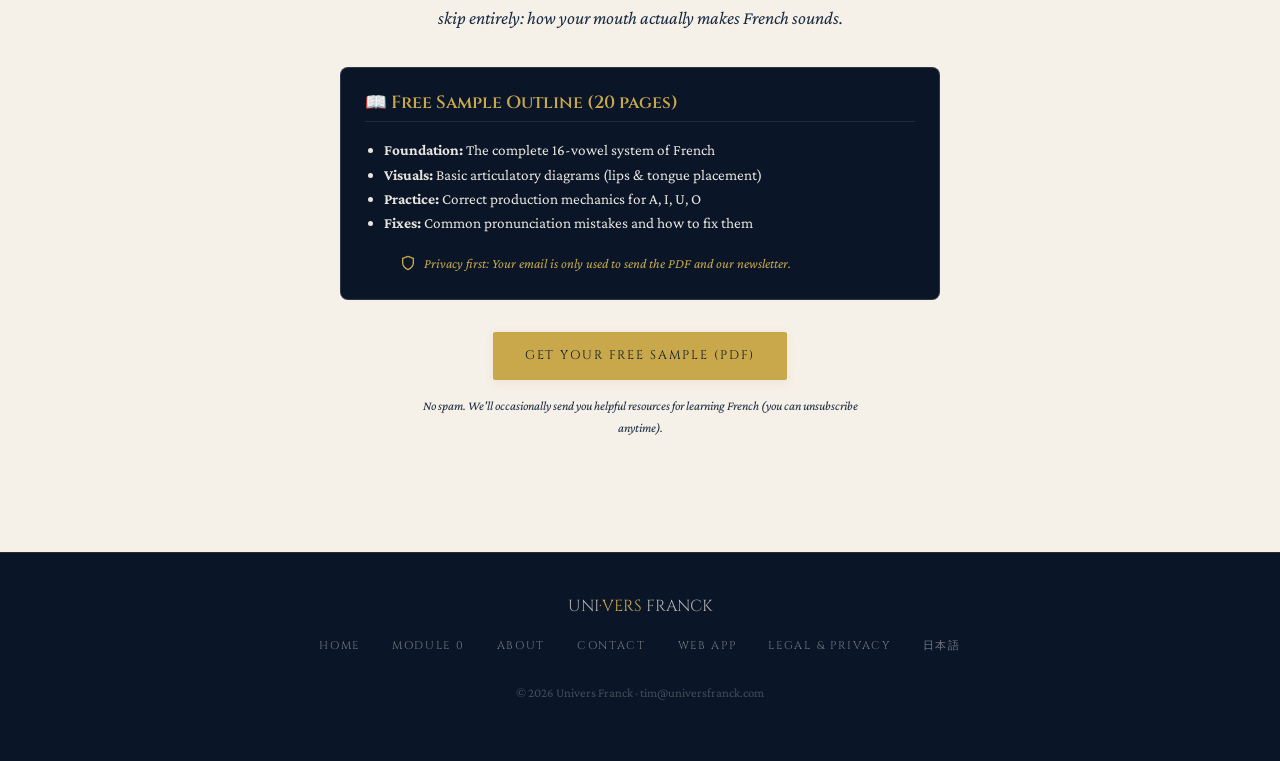
==== commit f3a93c72: "Pre-lancement N3-N4 : pages legales EN/JP (Tokushoho), nuance EN/C2 et liens pieds de page" ====
--- a/index.html
+++ b/index.html
@@ -92,11 +92,11 @@
       <span class="section-label">Univers Franck · Web App</span>
       <h2>Read, listen, and master French — in one calm app.</h2>
       <div class="section-divider"></div>
-      <p class="app-showcase-lead">Everything from the Univers Franck method brought together on PC &amp; mobile: engaging A1–C2 texts with audio, complete grammar lessons, verb conjugation, and smart spaced repetition.</p>
+      <p class="app-showcase-lead">Everything from the Univers Franck method brought together on PC &amp; mobile: engaging A1–C1 texts (+ C2 in preparation) with audio, complete grammar lessons, verb conjugation, and smart spaced repetition.</p>
 
       <div class="app-showcase-grid">
         <ul class="app-feature-list">
-          <li><span class="app-feature-check">✓</span><span><strong>Engaging A1 → C2 texts &amp; audio:</strong> click any word in context, toggle translations, train listening &amp; track your known-word mastery.</span></li>
+          <li><span class="app-feature-check">✓</span><span><strong>Complete A1–C1 texts &amp; audio (+ C2 in preparation):</strong> click any word in context, toggle FR/JP translations, train listening &amp; track your known-word mastery.</span></li>
           <li><span class="app-feature-check">✓</span><span><strong>143+ complete grammar lessons &amp; drills:</strong> clear explanations, traps to avoid, conjugation practice, and custom Random Quiz.</span></li>
           <li><span class="app-feature-check">✓</span><span><strong>3,000+ words &amp; expressions (FSRS):</strong> smart spaced repetition synced automatically between your phone and computer.</span></li>
           <li><span class="app-feature-check">✓</span><span><strong>Module 0 Phonetics &amp; DELF/DALF prep:</strong> all 16 phonetics sections, mock exams, and every future Univers Franck story included.</span></li>
@@ -108,7 +108,7 @@
             <div class="app-price-main">$6.99 <span style="font-size: 0.95rem; font-weight: 400; color: rgba(245,240,232,0.7);">/ month</span></div>
             <div class="app-price-alt">or <strong>$59 / year</strong> <span style="color: var(--gold-light);">(save 30%)</span></div>
           </div>
-          <p class="app-price-note">Secure checkout &amp; 1-click cancellation via Polar. Included at no extra cost for private 1-on-1 students.</p>
+          <p class="app-price-note">French immersion interface with FR/JP translations &amp; explanations — full English translations coming soon. Secure checkout &amp; 1-click cancellation via Polar. Included at no extra cost for private 1-on-1 students.</p>
           <div class="app-showcase-actions">
             <a href="https://univers-franck.web.app/decouverte.html" class="btn btn-primary" target="_blank" rel="noopener">Try Free Preview (No Sign-Up) →</a>
             <a href="https://univers-franck.web.app/?lang=en#offre" class="btn btn-secondary" target="_blank" rel="noopener">Full Access Plans ($6.99/mo · $59/yr)</a>
@@ -116,6 +116,8 @@
           </div>
         </div>
       </div>
+
+      <p class="app-lang-note"><strong>Language note:</strong> The Univers Franck Web App currently offers a French immersion interface with FR/JP translations and grammar explanations. Full English translations are coming soon.</p>
     </div>
   </section>
 
@@ -192,6 +194,7 @@
         <li><a href="about.html">About</a></li>
         <li><a href="contact.html">Contact</a></li>
         <li><a href="https://univers-franck.web.app/?lang=en" target="_blank" rel="noopener">Web App</a></li>
+        <li><a href="legal.html">Legal &amp; Privacy</a></li>
         <li><a href="jp/index.html">日本語</a></li>
       </ul>
       <p class="footer-copy">© 2026 Univers Franck · tim@universfranck.com</p>
--- a/css/style.css
+++ b/css/style.css
@@ -922,3 +922,137 @@
     padding: 1.5rem;
   }
 }
+
+.app-lang-note {
+  margin-top: 1.5rem;
+  padding: 0.9rem 1.2rem;
+  border-left: 3px solid var(--gold);
+  background: rgba(201,168,76,0.08);
+  color: rgba(245,240,232,0.86);
+  font-size: 0.95rem;
+  line-height: 1.55;
+}
+
+/* ── LEGAL PAGES (legal.html & jp/legal.html) ────────────────── */
+.legal-content {
+  background: var(--parchment);
+}
+
+.legal-toc {
+  display: flex;
+  flex-wrap: wrap;
+  gap: 0.65rem;
+  margin-bottom: 2.5rem;
+}
+
+.legal-toc a {
+  display: inline-block;
+  font-family: var(--font-title);
+  font-size: 0.72rem;
+  letter-spacing: 0.12em;
+  text-transform: uppercase;
+  color: var(--navy);
+  border: 1px solid rgba(10,22,40,0.22);
+  padding: 0.45rem 0.95rem;
+  border-radius: 2px;
+  background: rgba(255,255,255,0.55);
+  transition: border-color 0.2s, color 0.2s, background 0.2s;
+}
+
+.legal-toc a:hover {
+  border-color: var(--gold);
+  color: var(--france-blue);
+  background: rgba(201,168,76,0.12);
+}
+
+.legal-block {
+  background: rgba(255,255,255,0.62);
+  border: 1px solid rgba(10,22,40,0.1);
+  border-top: 3px solid var(--gold);
+  padding: 2.25rem;
+  margin-bottom: 2rem;
+}
+
+.legal-block h2 {
+  font-size: clamp(1.3rem, 3vw, 1.75rem);
+  color: var(--navy);
+  margin-bottom: 0.75rem;
+}
+
+.legal-block h3 {
+  font-size: 1.08rem;
+  color: var(--france-blue);
+  margin-top: 1.5rem;
+  margin-bottom: 0.45rem;
+}
+
+.legal-block p,
+.legal-block li {
+  color: var(--navy-soft);
+  font-size: 1.03rem;
+  line-height: 1.72;
+}
+
+.legal-block ul {
+  padding-left: 1.35rem;
+  margin-bottom: 1rem;
+}
+
+.legal-block li {
+  margin-bottom: 0.45rem;
+}
+
+.legal-table {
+  width: 100%;
+  border-collapse: collapse;
+  margin-top: 1rem;
+}
+
+.legal-table th,
+.legal-table td {
+  text-align: left;
+  vertical-align: top;
+  padding: 0.9rem 1rem;
+  border-bottom: 1px solid rgba(10,22,40,0.12);
+  font-size: 1rem;
+  line-height: 1.65;
+}
+
+.legal-table th {
+  width: 32%;
+  font-weight: 600;
+  color: var(--navy);
+  background: rgba(201,168,76,0.08);
+}
+
+.legal-table td {
+  color: var(--navy-soft);
+}
+
+.legal-updated {
+  font-size: 0.88rem;
+  font-style: italic;
+  color: rgba(10,22,40,0.55);
+  margin-top: 1.5rem;
+}
+
+@media (max-width: 700px) {
+  .legal-block {
+    padding: 1.4rem 1.15rem;
+  }
+  .legal-table,
+  .legal-table tbody,
+  .legal-table tr,
+  .legal-table th,
+  .legal-table td {
+    display: block;
+    width: 100%;
+  }
+  .legal-table th {
+    border-bottom: 0;
+    padding: 0.75rem 0.75rem 0.35rem;
+  }
+  .legal-table td {
+    padding: 0.35rem 0.75rem 0.85rem;
+  }
+}
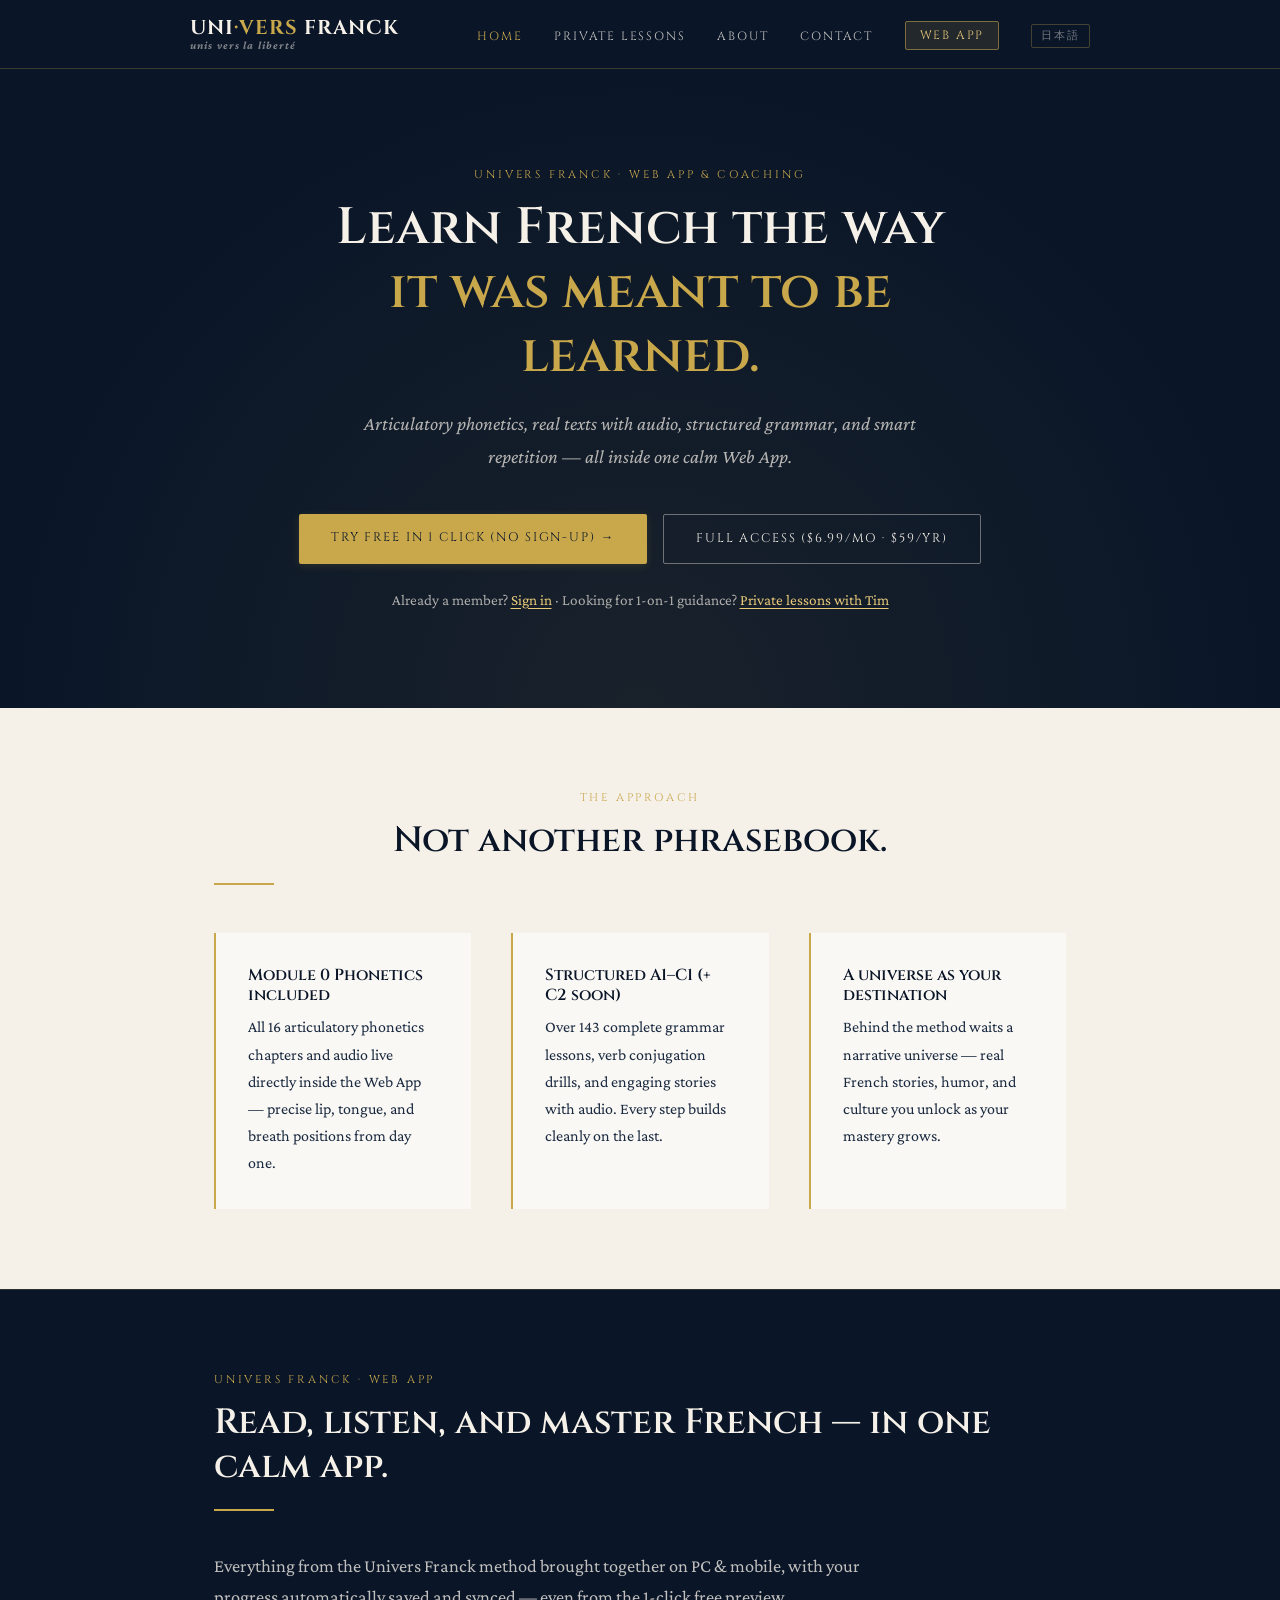
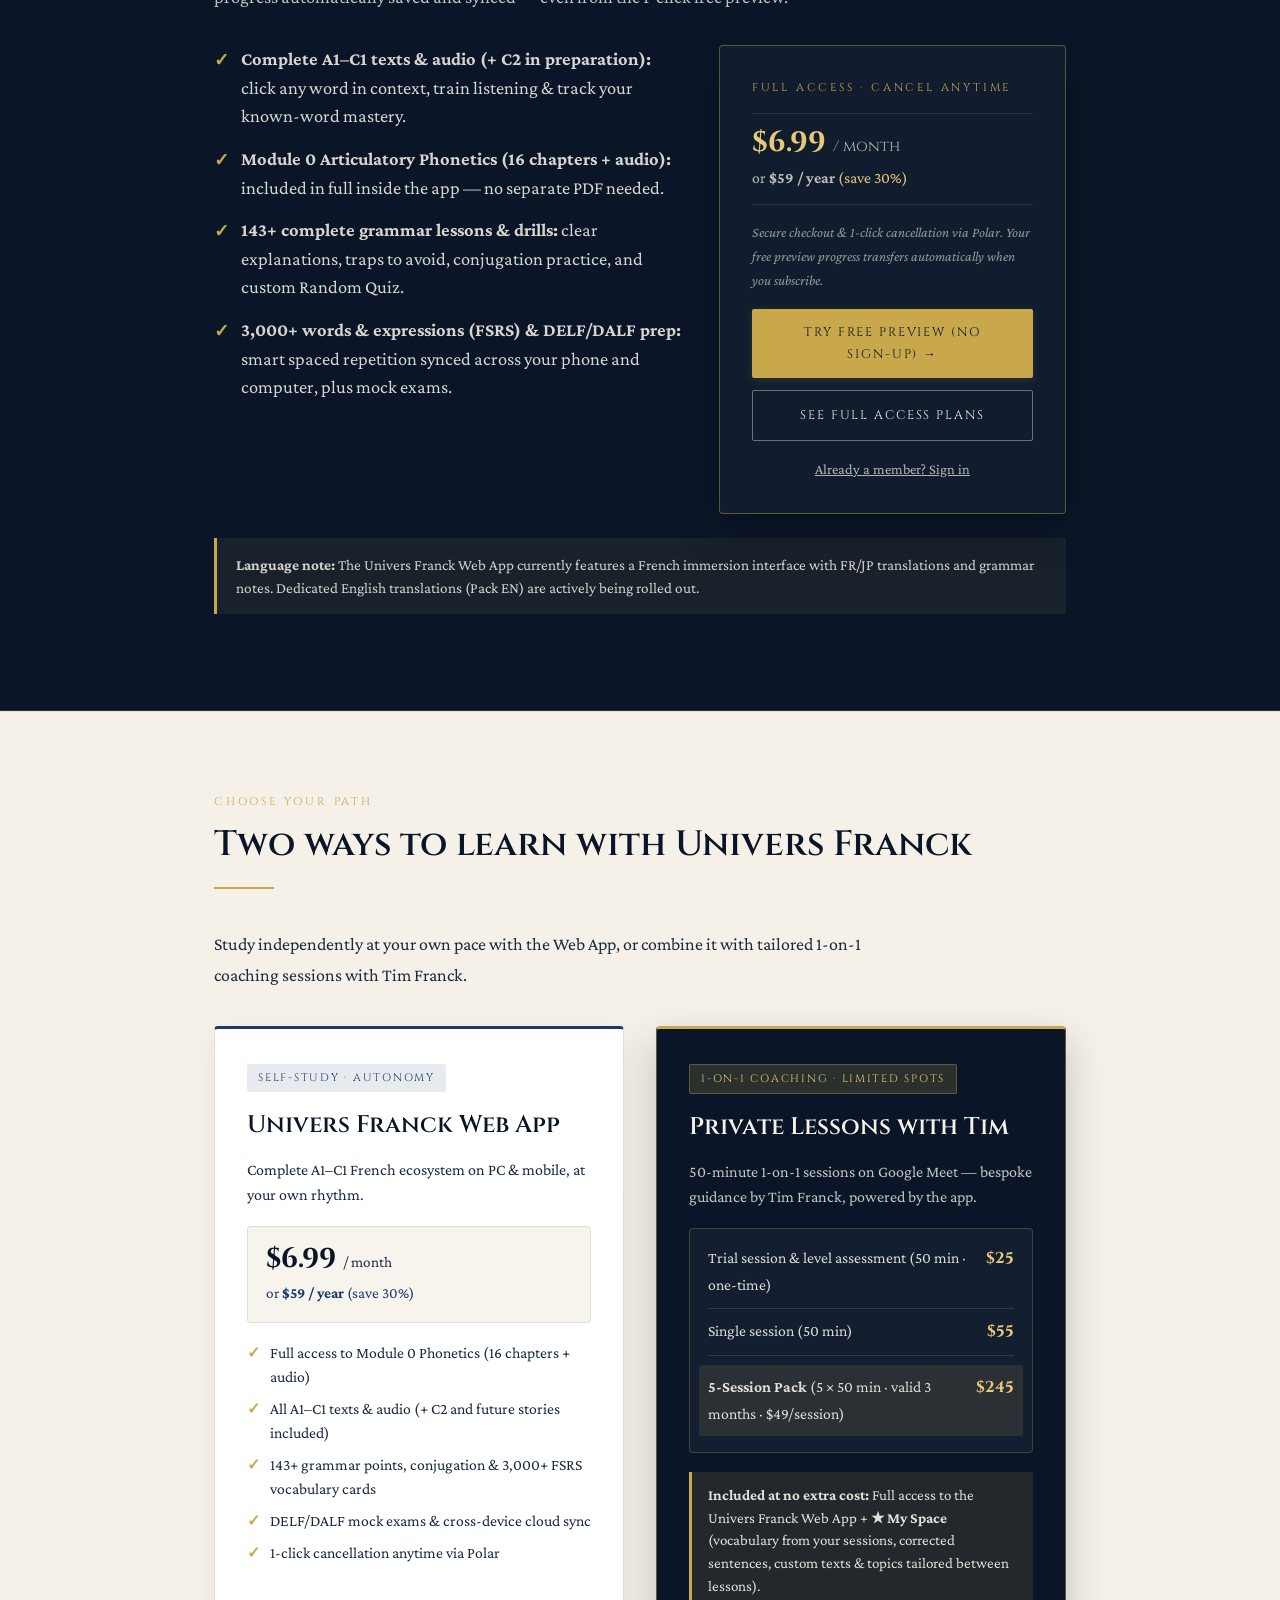
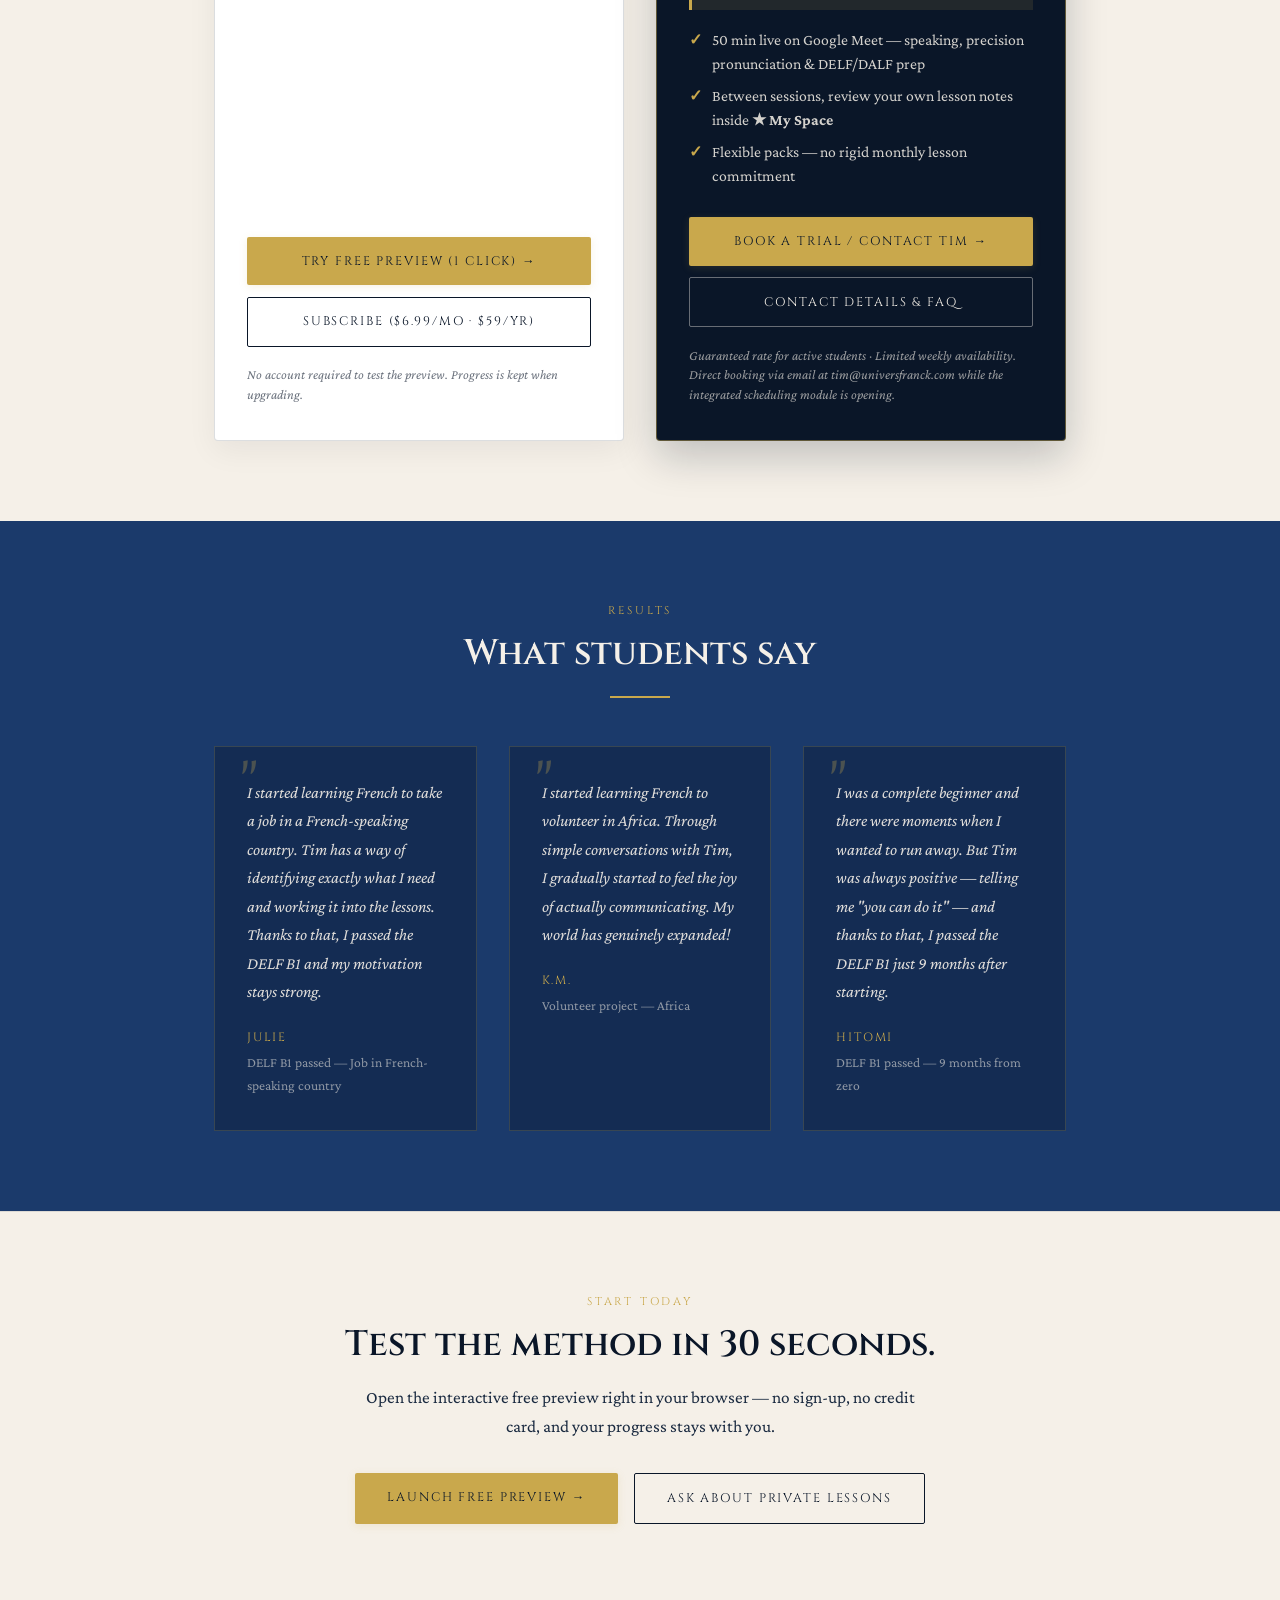
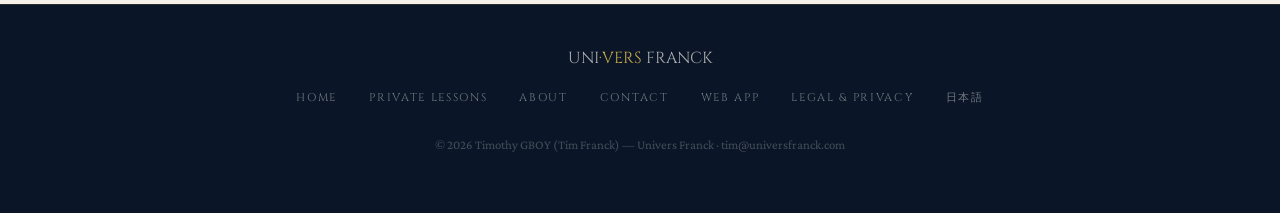
==== commit efc45063: "Refonte vitrine EN/JP : Appli Web + Cours particuliers" ====
--- a/index.html
+++ b/index.html
@@ -1,29 +1,30 @@
 <!DOCTYPE html>
+<!-- © 2026 Timothy GBOY (Tim Franck) — Univers Franck. All rights reserved. -->
 <html lang="en">
 <head>
   <meta charset="UTF-8" />
   <meta name="viewport" content="width=device-width, initial-scale=1.0" />
-  <title>Univers Franck — Learn French. Read the Universe.</title>
-  <meta name="description" content="Premium French language modules for serious learners. From A1 to C1 — built by Tim Franck, French teacher based in Japan with 6,000+ hours of teaching experience." />
-  
+  <meta name="author" content="Tim Franck — Univers Franck" />
+  <title>Univers Franck — French Web App &amp; Private Coaching with Tim</title>
+  <meta name="description" content="Learn French with the Univers Franck Web App (A1–C1, Module 0 phonetics, audio, 143+ grammar lessons, FSRS) or 1-on-1 private lessons with Tim Franck on Google Meet." />
+
   <!-- Open Graph / Social Sharing -->
   <meta property="og:type" content="website">
   <meta property="og:url" content="https://universfranck.com/">
   <meta property="og:title" content="Univers Franck — Learn French. Read the Universe.">
-  <meta property="og:description" content="Premium French language modules for serious learners. Built by Tim Franck.">
+  <meta property="og:description" content="The calm French learning Web App (free 1-click preview) and 50-min private lessons with Tim Franck.">
   <meta property="og:image" content="https://universfranck.com/assets/og-image.jpg">
 
   <link rel="icon" type="image/png" href="assets/favicon.png" />
   <link rel="stylesheet" href="css/style.css" />
-    <!-- Google tag (gtag.js) -->
-    <script async src="https://www.googletagmanager.com/gtag/js?id=G-PJ26LV091V"></script>
-    <script>
-      window.dataLayer = window.dataLayer || [];
-      function gtag(){dataLayer.push(arguments);}
-      gtag('js', new Date());
-
-      gtag('config', 'G-PJ26LV091V');
-    </script>
+  <!-- Google tag (gtag.js) -->
+  <script async src="https://www.googletagmanager.com/gtag/js?id=G-PJ26LV091V"></script>
+  <script>
+    window.dataLayer = window.dataLayer || [];
+    function gtag(){dataLayer.push(arguments);}
+    gtag('js', new Date());
+    gtag('config', 'G-PJ26LV091V');
+  </script>
 </head>
 <body>
 
@@ -40,7 +41,7 @@
       <nav>
         <ul id="navMenu">
           <li><a href="index.html" class="active">Home</a></li>
-          <li><a href="module0.html">Module 0</a></li>
+          <li><a href="#coaching">Private Lessons</a></li>
           <li><a href="about.html">About</a></li>
           <li><a href="contact.html">Contact</a></li>
           <li><a href="https://univers-franck.web.app/?lang=en" class="nav-app-btn" target="_blank" rel="noopener">Web App</a></li>
@@ -53,13 +54,16 @@
   <!-- ═══════════════════════════════ HERO ═════════════════════════════════ -->
   <section class="hero">
     <div class="container">
-      <span class="section-label">French language learning</span>
+      <span class="section-label">Univers Franck · Web App &amp; Coaching</span>
       <h1>Learn French the way<br><em>it was meant to be learned.</em></h1>
-      <p class="hero-sub">Precision phonetics. Real grammar. A universe waiting at the end of it.</p>
+      <p class="hero-sub">Articulatory phonetics, real texts with audio, structured grammar, and smart repetition — all inside one calm Web App.</p>
       <div class="hero-cta-group">
-        <a href="#app-showcase" class="btn btn-primary">Discover the Web App</a>
-        <a href="https://8b564f80.sibforms.com/serve/[base64]" class="btn btn-secondary" target="_blank" rel="noopener">Download free sample (PDF)</a>
-      </div>
+        <a href="https://univers-franck.web.app/decouverte.html?lang=en" class="btn btn-primary" target="_blank" rel="noopener">Try Free in 1 Click (No Sign-Up) →</a>
+        <a href="https://univers-franck.web.app/?lang=en#offre" class="btn btn-secondary" target="_blank" rel="noopener">Full Access ($6.99/mo · $59/yr)</a>
+      </div>
+      <p class="hero-meta-note">
+        Already a member? <a href="https://univers-franck.web.app/?lang=en" target="_blank" rel="noopener">Sign in</a> · Looking for 1-on-1 guidance? <a href="#coaching">Private lessons with Tim</a>
+      </p>
     </div>
   </section>
 
@@ -71,16 +75,16 @@
       <div class="section-divider"></div>
       <div class="pitch-grid">
         <div class="pitch-card">
-          <h3>Articulatory phonetics first</h3>
-          <p>You learn to produce French sounds the way French people do — through precise lip, tongue, and breath positions. No shortcuts. No approximations from your native language.</p>
+          <h3>Module 0 Phonetics included</h3>
+          <p>All 16 articulatory phonetics chapters and audio live directly inside the Web App — precise lip, tongue, and breath positions from day one.</p>
         </div>
         <div class="pitch-card">
-          <h3>176 grammar points</h3>
-          <p>A complete, structured path from absolute zero (A1) to near-native fluency (C1). Each module builds on the last with no gaps left unexplained.</p>
+          <h3>Structured A1–C1 (+ C2 soon)</h3>
+          <p>Over 143 complete grammar lessons, verb conjugation drills, and engaging stories with audio. Every step builds cleanly on the last.</p>
         </div>
         <div class="pitch-card">
           <h3>A universe as your destination</h3>
-          <p>The modules are the entry point. Behind the language waits a narrative universe — a world you can only fully access in French.</p>
+          <p>Behind the method waits a narrative universe — real French stories, humor, and culture you unlock as your mastery grows.</p>
         </div>
       </div>
     </div>
@@ -92,14 +96,14 @@
       <span class="section-label">Univers Franck · Web App</span>
       <h2>Read, listen, and master French — in one calm app.</h2>
       <div class="section-divider"></div>
-      <p class="app-showcase-lead">Everything from the Univers Franck method brought together on PC &amp; mobile: engaging A1–C1 texts (+ C2 in preparation) with audio, complete grammar lessons, verb conjugation, and smart spaced repetition.</p>
+      <p class="app-showcase-lead">Everything from the Univers Franck method brought together on PC &amp; mobile, with your progress automatically saved and synced — even from the 1-click free preview.</p>
 
       <div class="app-showcase-grid">
         <ul class="app-feature-list">
-          <li><span class="app-feature-check">✓</span><span><strong>Complete A1–C1 texts &amp; audio (+ C2 in preparation):</strong> click any word in context, toggle FR/JP translations, train listening &amp; track your known-word mastery.</span></li>
+          <li><span class="app-feature-check">✓</span><span><strong>Complete A1–C1 texts &amp; audio (+ C2 in preparation):</strong> click any word in context, train listening &amp; track your known-word mastery.</span></li>
+          <li><span class="app-feature-check">✓</span><span><strong>Module 0 Articulatory Phonetics (16 chapters + audio):</strong> included in full inside the app — no separate PDF needed.</span></li>
           <li><span class="app-feature-check">✓</span><span><strong>143+ complete grammar lessons &amp; drills:</strong> clear explanations, traps to avoid, conjugation practice, and custom Random Quiz.</span></li>
-          <li><span class="app-feature-check">✓</span><span><strong>3,000+ words &amp; expressions (FSRS):</strong> smart spaced repetition synced automatically between your phone and computer.</span></li>
-          <li><span class="app-feature-check">✓</span><span><strong>Module 0 Phonetics &amp; DELF/DALF prep:</strong> all 16 phonetics sections, mock exams, and every future Univers Franck story included.</span></li>
+          <li><span class="app-feature-check">✓</span><span><strong>3,000+ words &amp; expressions (FSRS) &amp; DELF/DALF prep:</strong> smart spaced repetition synced across your phone and computer, plus mock exams.</span></li>
         </ul>
 
         <div class="app-showcase-card">
@@ -108,16 +112,96 @@
             <div class="app-price-main">$6.99 <span style="font-size: 0.95rem; font-weight: 400; color: rgba(245,240,232,0.7);">/ month</span></div>
             <div class="app-price-alt">or <strong>$59 / year</strong> <span style="color: var(--gold-light);">(save 30%)</span></div>
           </div>
-          <p class="app-price-note">French immersion interface with FR/JP translations &amp; explanations — full English translations coming soon. Secure checkout &amp; 1-click cancellation via Polar. Included at no extra cost for private 1-on-1 students.</p>
+          <p class="app-price-note">Secure checkout &amp; 1-click cancellation via Polar. Your free preview progress transfers automatically when you subscribe.</p>
           <div class="app-showcase-actions">
-            <a href="https://univers-franck.web.app/decouverte.html" class="btn btn-primary" target="_blank" rel="noopener">Try Free Preview (No Sign-Up) →</a>
-            <a href="https://univers-franck.web.app/?lang=en#offre" class="btn btn-secondary" target="_blank" rel="noopener">Full Access Plans ($6.99/mo · $59/yr)</a>
+            <a href="https://univers-franck.web.app/decouverte.html?lang=en" class="btn btn-primary" target="_blank" rel="noopener">Try Free Preview (No Sign-Up) →</a>
+            <a href="https://univers-franck.web.app/?lang=en#offre" class="btn btn-secondary" target="_blank" rel="noopener">See Full Access Plans</a>
             <a href="https://univers-franck.web.app/?lang=en" style="text-align: center; font-size: 0.9rem; color: rgba(245,240,232,0.72); text-decoration: underline; margin-top: 0.25rem;" target="_blank" rel="noopener">Already a member? Sign in</a>
           </div>
         </div>
       </div>
 
-      <p class="app-lang-note"><strong>Language note:</strong> The Univers Franck Web App currently offers a French immersion interface with FR/JP translations and grammar explanations. Full English translations are coming soon.</p>
+      <p class="app-lang-note"><strong>Language note:</strong> The Univers Franck Web App currently features a French immersion interface with FR/JP translations and grammar notes. Dedicated English translations (Pack EN) are actively being rolled out.</p>
+    </div>
+  </section>
+
+  <!-- ═══════════════════════════════ 2 WAYS TO LEARN ══════════════════════ -->
+  <section class="offers-section" id="offers">
+    <div class="container">
+      <span class="section-label">Choose your path</span>
+      <h2>Two ways to learn with Univers Franck</h2>
+      <div class="section-divider"></div>
+      <p class="offers-lead">Study independently at your own pace with the Web App, or combine it with tailored 1-on-1 coaching sessions with Tim Franck.</p>
+
+      <div class="offers-grid">
+
+        <!-- CARD 1: SELF-STUDY WEB APP -->
+        <article class="offer-card">
+          <span class="offer-badge">Self-study · Autonomy</span>
+          <h3>Univers Franck Web App</h3>
+          <p class="offer-subtitle">Complete A1–C1 French ecosystem on PC &amp; mobile, at your own rhythm.</p>
+
+          <div class="offer-price-box">
+            <div class="offer-price-headline">$6.99 <span>/ month</span></div>
+            <p class="offer-price-sub">or <strong>$59 / year</strong> (save 30%)</p>
+          </div>
+
+          <ul class="offer-list">
+            <li><span class="offer-check">✓</span><span>Full access to Module 0 Phonetics (16 chapters + audio)</span></li>
+            <li><span class="offer-check">✓</span><span>All A1–C1 texts &amp; audio (+ C2 and future stories included)</span></li>
+            <li><span class="offer-check">✓</span><span>143+ grammar points, conjugation &amp; 3,000+ FSRS vocabulary cards</span></li>
+            <li><span class="offer-check">✓</span><span>DELF/DALF mock exams &amp; cross-device cloud sync</span></li>
+            <li><span class="offer-check">✓</span><span>1-click cancellation anytime via Polar</span></li>
+          </ul>
+
+          <div class="offer-actions">
+            <a href="https://univers-franck.web.app/decouverte.html?lang=en" class="btn btn-primary" target="_blank" rel="noopener">Try Free Preview (1 Click) →</a>
+            <a href="https://univers-franck.web.app/?lang=en#offre" class="btn btn-outline" target="_blank" rel="noopener">Subscribe ($6.99/mo · $59/yr)</a>
+          </div>
+          <p class="offer-fine-print">No account required to test the preview. Progress is kept when upgrading.</p>
+        </article>
+
+        <!-- CARD 2: PRIVATE LESSONS WITH TIM -->
+        <article class="offer-card offer-card--coaching" id="coaching">
+          <span class="offer-badge">1-on-1 Coaching · Limited spots</span>
+          <h3>Private Lessons with Tim</h3>
+          <p class="offer-subtitle">50-minute 1-on-1 sessions on Google Meet — bespoke guidance by Tim Franck, powered by the app.</p>
+
+          <div class="offer-price-box">
+            <ul class="coaching-tiers">
+              <li>
+                <span>Trial session &amp; level assessment (50 min · one-time)</span>
+                <span class="coaching-tier-price">$25</span>
+              </li>
+              <li>
+                <span>Single session (50 min)</span>
+                <span class="coaching-tier-price">$55</span>
+              </li>
+              <li class="coaching-tier-highlight">
+                <span><strong>5-Session Pack</strong> (5 × 50 min · valid 3 months · $49/session)</span>
+                <span class="coaching-tier-price">$245</span>
+              </li>
+            </ul>
+          </div>
+
+          <div class="offer-included-banner">
+            <strong>Included at no extra cost:</strong> Full access to the Univers Franck Web App + <strong>★ My Space</strong> (vocabulary from your sessions, corrected sentences, custom texts &amp; topics tailored between lessons).
+          </div>
+
+          <ul class="offer-list">
+            <li><span class="offer-check">✓</span><span>50 min live on Google Meet — speaking, precision pronunciation &amp; DELF/DALF prep</span></li>
+            <li><span class="offer-check">✓</span><span>Between sessions, review your own lesson notes inside <strong>★ My Space</strong></span></li>
+            <li><span class="offer-check">✓</span><span>Flexible packs — no rigid monthly lesson commitment</span></li>
+          </ul>
+
+          <div class="offer-actions">
+            <a href="mailto:tim@universfranck.com?subject=Private%20French%20Lessons%20%E2%80%94%20Trial%20Session%20Inquiry" class="btn btn-primary">Book a Trial / Contact Tim →</a>
+            <a href="contact.html" class="btn btn-secondary">Contact Details &amp; FAQ</a>
+          </div>
+          <p class="offer-fine-print">Guaranteed rate for active students · Limited weekly availability. Direct booking via email at tim@universfranck.com while the integrated scheduling module is opening.</p>
+        </article>
+
+      </div>
     </div>
   </section>
 
@@ -151,34 +235,16 @@
     </div>
   </section>
 
-  <!-- ═══════════════════════════════ EMAIL CAPTURE ═════════════════════════ -->
-  <section class="email-capture">
-    <div class="container">
-      <span class="section-label">Free resource</span>
-      <h2>Start with the first 20 pages — free.</h2>
-      <p>Module 0 begins with the most important thing most French courses skip entirely: how your mouth actually makes French sounds.</p>
-
-      <div class="free-sample-preview">
-        <h3>📖 Free Sample Outline (20 pages)</h3>
-        <ul>
-          <li><strong>Foundation:</strong> The complete 16-vowel system of French</li>
-          <li><strong>Visuals:</strong> Basic articulatory diagrams (lips & tongue placement)</li>
-          <li><strong>Practice:</strong> Correct production mechanics for A, I, U, O</li>
-          <li><strong>Fixes:</strong> Common pronunciation mistakes and how to fix them</li>
-        </ul>
-        <p class="privacy-note">
-          <svg width="16" height="16" viewBox="0 0 24 24" fill="none" stroke="currentColor" stroke-width="2" stroke-linecap="round" stroke-linejoin="round"><path d="M12 22s8-4 8-10V5l-8-3-8 3v7c0 6 8 10 8 10z"></path></svg>
-          Privacy first: Your email is only used to send the PDF and our newsletter.
-        </p>
-      </div>
-
-      <div class="brevo-form-wrapper">
-        <div style="max-width: 480px; margin: 0 auto; text-align: center;">
-          <a href="https://8b564f80.sibforms.com/serve/[base64]" class="btn btn-primary" target="_blank" rel="noopener">Get your free sample (PDF)</a>
-        </div>
-      </div>
-
-      <p class="email-fine-print" style="margin-top: 1rem;">No spam. We'll occasionally send you helpful resources for learning French (you can unsubscribe anytime).</p>
+  <!-- ═══════════════════════════════ FINAL CTA ═════════════════════════════ -->
+  <section class="final-cta">
+    <div class="container">
+      <span class="section-label">Start today</span>
+      <h2>Test the method in 30 seconds.</h2>
+      <p>Open the interactive free preview right in your browser — no sign-up, no credit card, and your progress stays with you.</p>
+      <div class="final-cta-actions">
+        <a href="https://univers-franck.web.app/decouverte.html?lang=en" class="btn btn-primary" target="_blank" rel="noopener">Launch Free Preview →</a>
+        <a href="mailto:tim@universfranck.com?subject=Private%20French%20Lessons%20%E2%80%94%20Inquiry" class="btn btn-outline">Ask about Private Lessons</a>
+      </div>
     </div>
   </section>
 
@@ -190,18 +256,17 @@
       </div>
       <ul class="footer-links">
         <li><a href="index.html">Home</a></li>
-        <li><a href="module0.html">Module 0</a></li>
+        <li><a href="#coaching">Private Lessons</a></li>
         <li><a href="about.html">About</a></li>
         <li><a href="contact.html">Contact</a></li>
         <li><a href="https://univers-franck.web.app/?lang=en" target="_blank" rel="noopener">Web App</a></li>
         <li><a href="legal.html">Legal &amp; Privacy</a></li>
         <li><a href="jp/index.html">日本語</a></li>
       </ul>
-      <p class="footer-copy">© 2026 Univers Franck · tim@universfranck.com</p>
+      <p class="footer-copy">© 2026 Timothy GBOY (Tim Franck) — Univers Franck · tim@universfranck.com</p>
     </div>
   </footer>
 
-  <script src="https://app.lemonsqueezy.com/js/lemon.js" defer></script>
   <script src="js/main.js"></script>
 </body>
 </html>
--- a/css/style.css
+++ b/css/style.css
@@ -1056,3 +1056,265 @@
     padding: 0.35rem 0.75rem 0.85rem;
   }
 }
+
+/* ── HERO TERTIARY LINK ──────────────────────────────────────── */
+.hero-meta-note {
+  margin-top: 1.4rem;
+  font-size: 0.95rem;
+  color: rgba(245,240,232,0.68);
+  font-style: normal;
+}
+.hero-meta-note a {
+  color: var(--gold-light);
+  text-decoration: underline;
+  text-underline-offset: 3px;
+}
+.hero-meta-note a:hover {
+  color: var(--parchment);
+}
+
+/* ── TWO WAYS TO LEARN (APP + COACHING) ──────────────────────── */
+.offers-section {
+  background: var(--parchment);
+  border-top: 1px solid rgba(10,22,40,0.08);
+}
+
+.offers-lead {
+  color: var(--navy-soft);
+  max-width: 680px;
+  font-size: 1.12rem;
+  margin-bottom: 2.25rem;
+}
+
+.offers-grid {
+  display: grid;
+  grid-template-columns: repeat(2, minmax(0, 1fr));
+  gap: 2rem;
+  align-items: stretch;
+}
+
+.offer-card {
+  background: #ffffff;
+  border: 1px solid rgba(10,22,40,0.14);
+  border-top: 3px solid var(--france-blue);
+  border-radius: 4px;
+  padding: 2.2rem 2rem;
+  display: flex;
+  flex-direction: column;
+  gap: 1.15rem;
+  box-shadow: 0 10px 30px rgba(10,22,40,0.06);
+}
+
+.offer-card--coaching {
+  background: var(--navy);
+  color: var(--parchment);
+  border: 1px solid rgba(201,168,76,0.45);
+  border-top: 3px solid var(--gold);
+  box-shadow: 0 16px 40px rgba(10,22,40,0.22);
+}
+
+.offer-badge {
+  display: inline-block;
+  align-self: flex-start;
+  font-family: var(--font-title);
+  font-size: 0.68rem;
+  letter-spacing: 0.16em;
+  text-transform: uppercase;
+  padding: 0.28rem 0.7rem;
+  border-radius: 2px;
+  background: rgba(27,58,107,0.1);
+  color: var(--france-blue);
+}
+
+.offer-card--coaching .offer-badge {
+  background: rgba(201,168,76,0.18);
+  color: var(--gold-light);
+  border: 1px solid rgba(201,168,76,0.35);
+}
+
+.offer-card h3 {
+  font-size: clamp(1.2rem, 2.4vw, 1.5rem);
+  margin-bottom: 0;
+}
+
+.offer-card--coaching h3 {
+  color: var(--parchment);
+}
+
+.offer-subtitle {
+  font-size: 1rem;
+  color: var(--navy-soft);
+  margin-bottom: 0;
+  line-height: 1.55;
+}
+
+.offer-card--coaching .offer-subtitle {
+  color: rgba(245,240,232,0.8);
+}
+
+.offer-price-box {
+  padding: 1rem 1.1rem;
+  border-radius: 4px;
+  background: rgba(245,240,232,0.75);
+  border: 1px solid rgba(10,22,40,0.1);
+}
+
+.offer-card--coaching .offer-price-box {
+  background: rgba(255,255,255,0.04);
+  border: 1px solid rgba(201,168,76,0.25);
+}
+
+.offer-price-headline {
+  font-family: var(--font-title);
+  font-size: 1.7rem;
+  font-weight: 700;
+  color: var(--navy);
+  line-height: 1.2;
+}
+
+.offer-price-headline span {
+  font-family: var(--font-body);
+  font-size: 0.95rem;
+  font-weight: 400;
+  color: var(--navy-soft);
+}
+
+.offer-price-sub {
+  font-size: 0.95rem;
+  color: var(--france-blue);
+  margin-top: 0.25rem;
+  margin-bottom: 0;
+}
+
+.coaching-tiers {
+  list-style: none;
+  display: flex;
+  flex-direction: column;
+  gap: 0.6rem;
+}
+
+.coaching-tiers li {
+  display: flex;
+  justify-content: space-between;
+  align-items: baseline;
+  gap: 0.75rem;
+  padding-bottom: 0.55rem;
+  border-bottom: 1px solid rgba(245,240,232,0.12);
+  font-size: 0.98rem;
+  color: rgba(245,240,232,0.9);
+}
+
+.coaching-tiers li:last-child {
+  border-bottom: none;
+  padding-bottom: 0;
+}
+
+.coaching-tier-price {
+  font-family: var(--font-title);
+  font-weight: 700;
+  color: var(--gold-light);
+  white-space: nowrap;
+}
+
+.coaching-tier-highlight {
+  background: rgba(201,168,76,0.12);
+  margin: 0 -0.55rem;
+  padding: 0.55rem 0.55rem !important;
+  border-radius: 3px;
+  border-bottom: none !important;
+}
+
+.offer-included-banner {
+  padding: 0.8rem 1rem;
+  border-left: 3px solid var(--gold);
+  background: rgba(201,168,76,0.12);
+  font-size: 0.94rem;
+  line-height: 1.5;
+  color: rgba(245,240,232,0.92);
+}
+
+.offer-list {
+  list-style: none;
+  display: flex;
+  flex-direction: column;
+  gap: 0.55rem;
+  margin-bottom: 0.25rem;
+}
+
+.offer-list li {
+  display: flex;
+  align-items: flex-start;
+  gap: 0.6rem;
+  font-size: 0.98rem;
+  line-height: 1.5;
+  color: var(--navy-soft);
+}
+
+.offer-card--coaching .offer-list li {
+  color: rgba(245,240,232,0.86);
+}
+
+.offer-check {
+  color: var(--gold);
+  font-weight: 700;
+  flex-shrink: 0;
+}
+
+.offer-actions {
+  margin-top: auto;
+  display: flex;
+  flex-direction: column;
+  gap: 0.7rem;
+  padding-top: 0.5rem;
+}
+
+.offer-actions .btn {
+  width: 100%;
+  text-align: center;
+}
+
+.offer-fine-print {
+  font-size: 0.84rem;
+  font-style: italic;
+  color: rgba(10,22,40,0.6);
+  margin-bottom: 0;
+  line-height: 1.45;
+}
+
+.offer-card--coaching .offer-fine-print {
+  color: rgba(245,240,232,0.62);
+}
+
+/* ── FINAL CTA BAND ──────────────────────────────────────────── */
+.final-cta {
+  background: var(--parchment);
+  text-align: center;
+  border-top: 1px solid rgba(10,22,40,0.1);
+}
+
+.final-cta p {
+  color: var(--navy-soft);
+  max-width: 560px;
+  margin: 0 auto 2rem;
+  font-size: 1.08rem;
+}
+
+.final-cta-actions {
+  display: flex;
+  gap: 1rem;
+  justify-content: center;
+  flex-wrap: wrap;
+}
+
+@media (max-width: 820px) {
+  .offers-grid {
+    grid-template-columns: 1fr;
+    gap: 1.5rem;
+  }
+  .offer-card {
+    padding: 1.65rem 1.35rem;
+  }
+  .coaching-tiers li {
+    flex-wrap: wrap;
+  }
+}
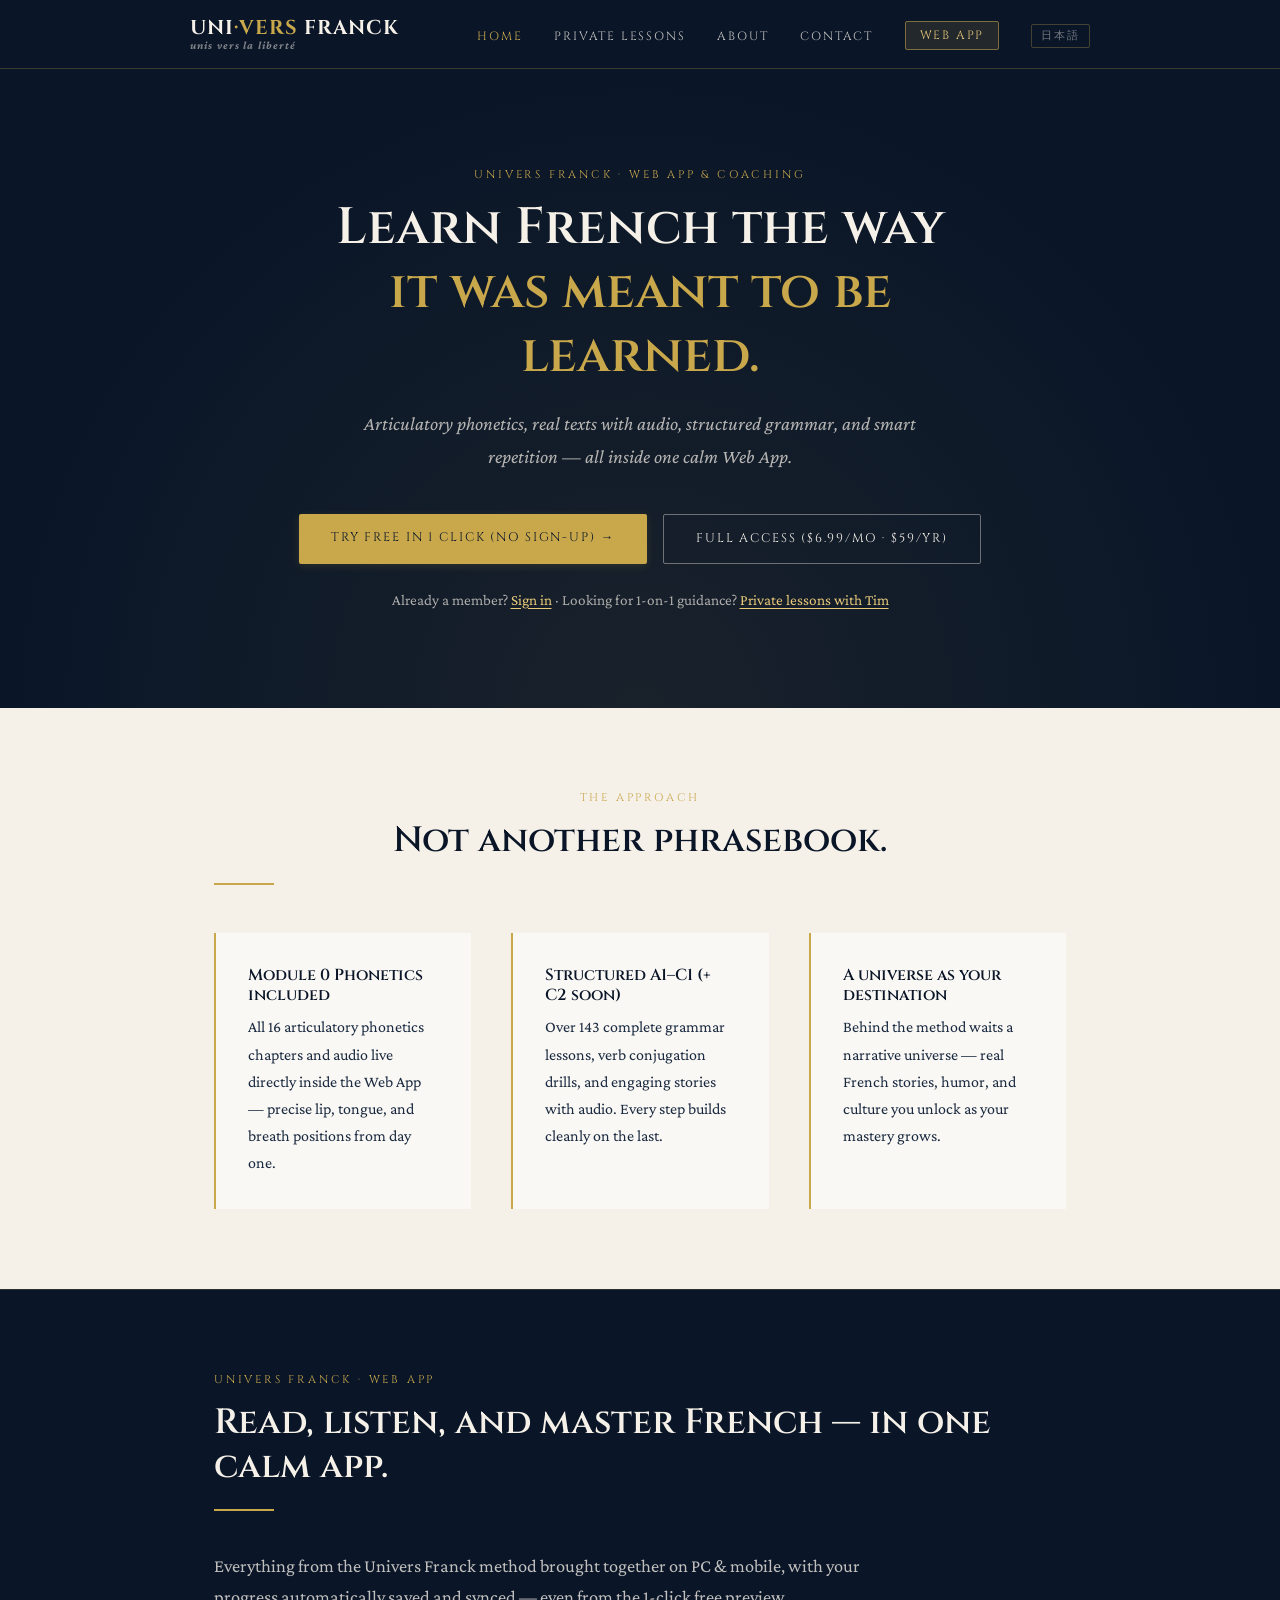
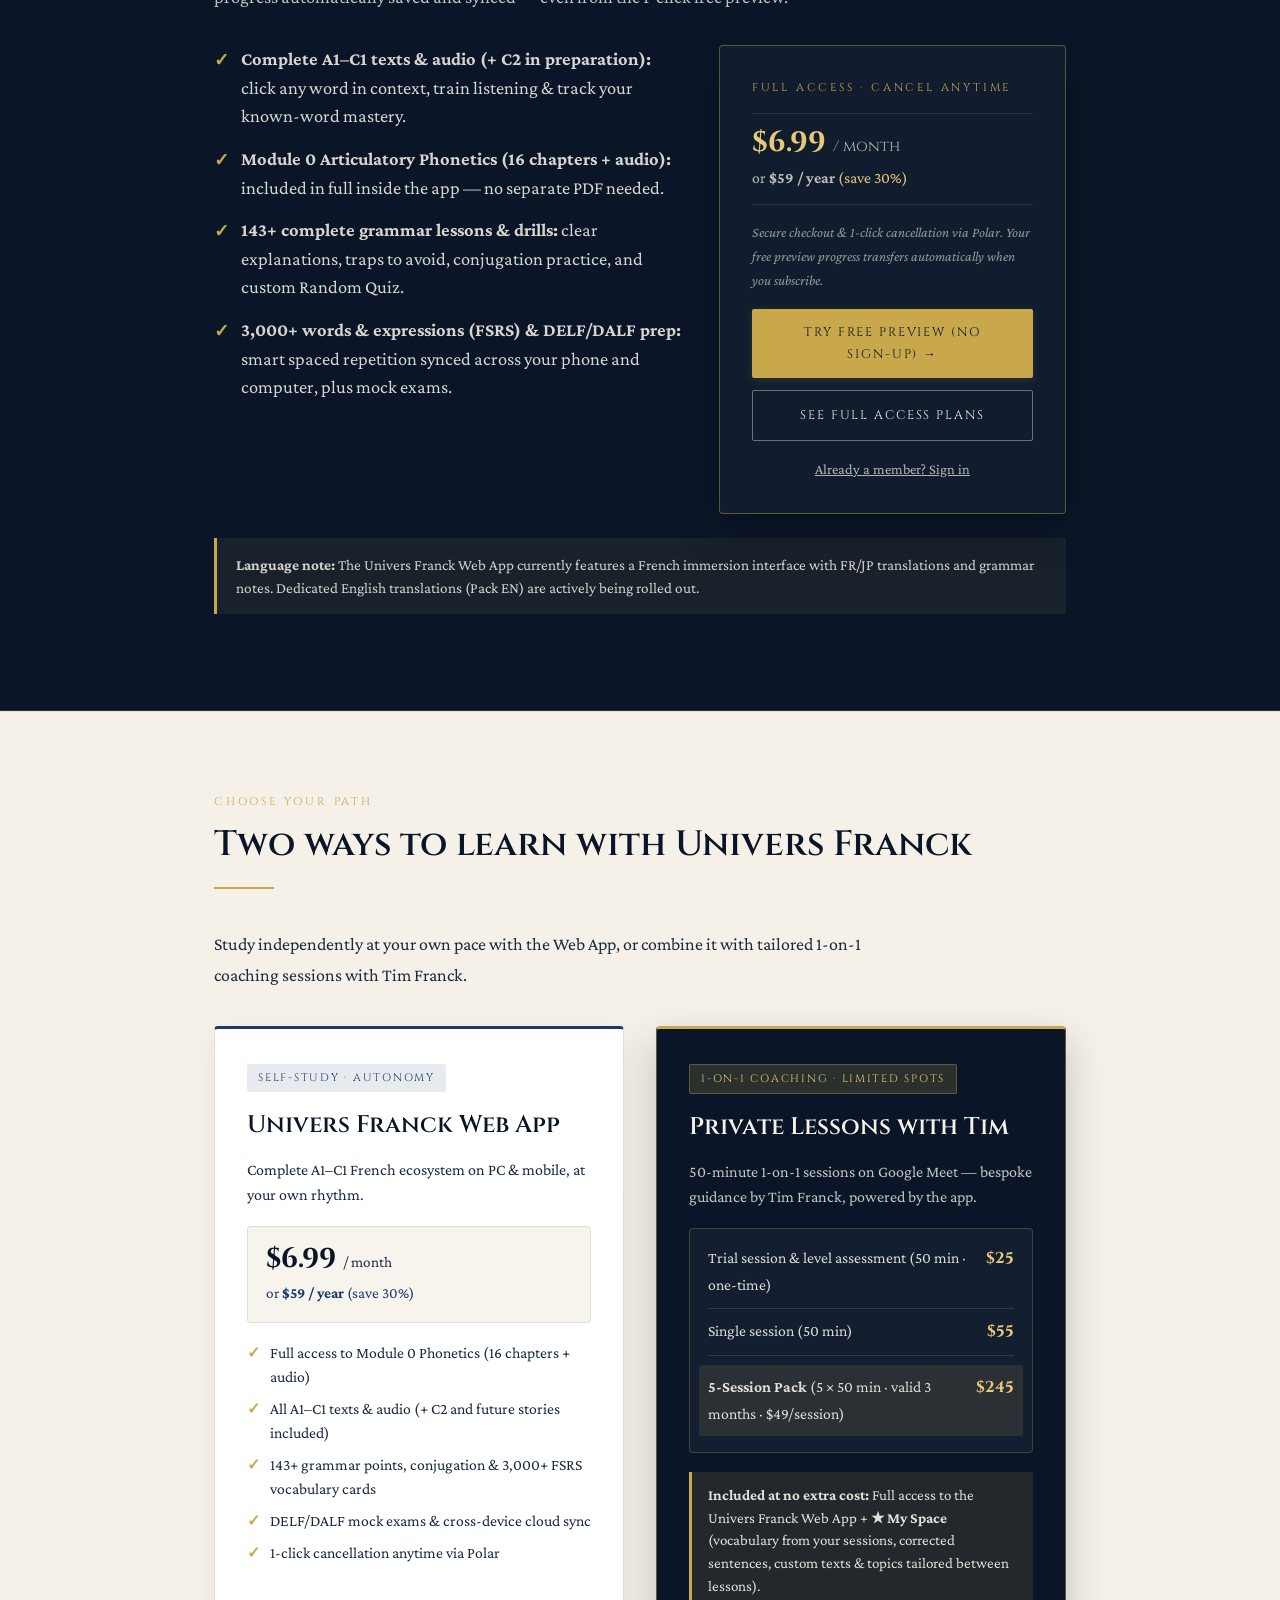
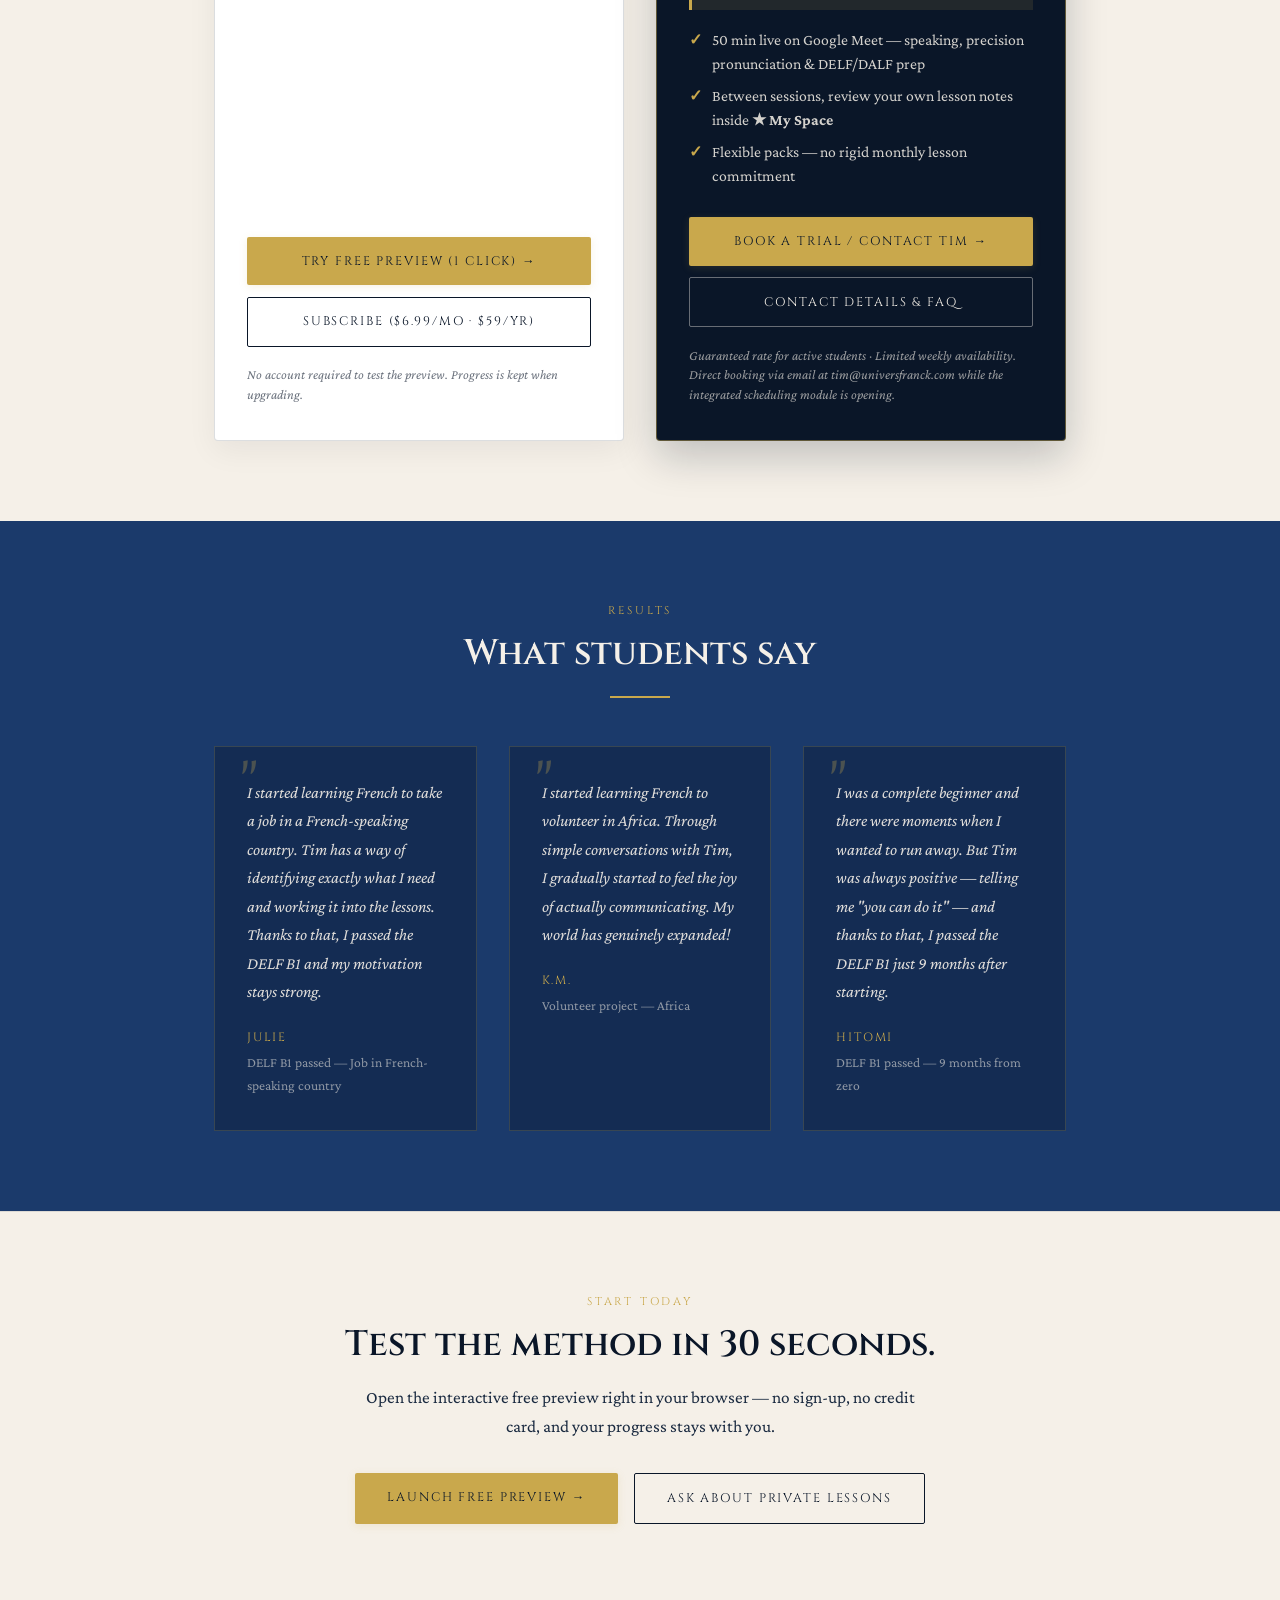
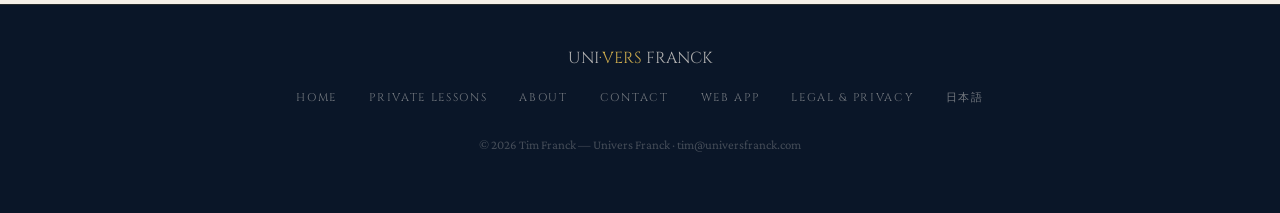
==== commit 36ebbdf8: "Changement nom" ====
--- a/index.html
+++ b/index.html
@@ -1,5 +1,5 @@
 <!DOCTYPE html>
-<!-- © 2026 Timothy GBOY (Tim Franck) — Univers Franck. All rights reserved. -->
+<!-- © 2026 Tim Franck — Univers Franck. All rights reserved. -->
 <html lang="en">
 <head>
   <meta charset="UTF-8" />
@@ -263,7 +263,7 @@
         <li><a href="legal.html">Legal &amp; Privacy</a></li>
         <li><a href="jp/index.html">日本語</a></li>
       </ul>
-      <p class="footer-copy">© 2026 Timothy GBOY (Tim Franck) — Univers Franck · tim@universfranck.com</p>
+      <p class="footer-copy">© 2026 Tim Franck — Univers Franck · tim@universfranck.com</p>
     </div>
   </footer>
 
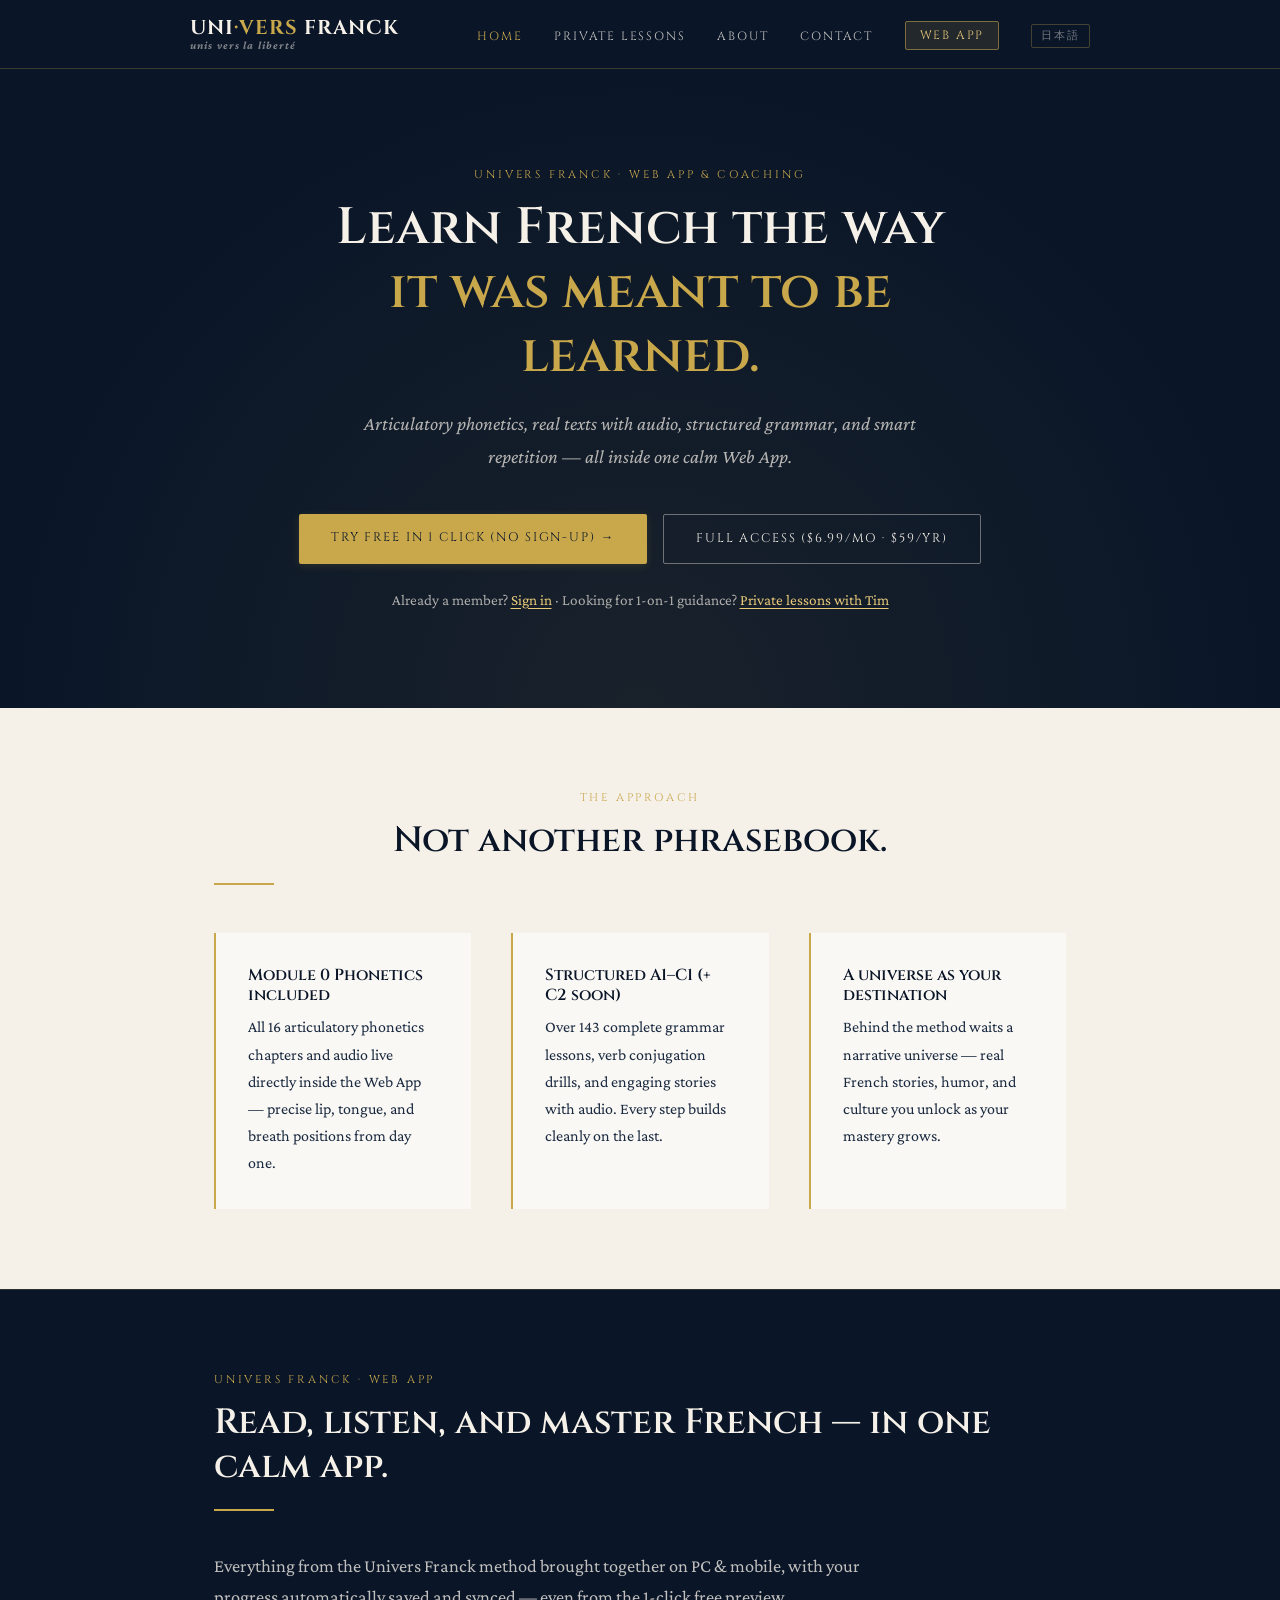
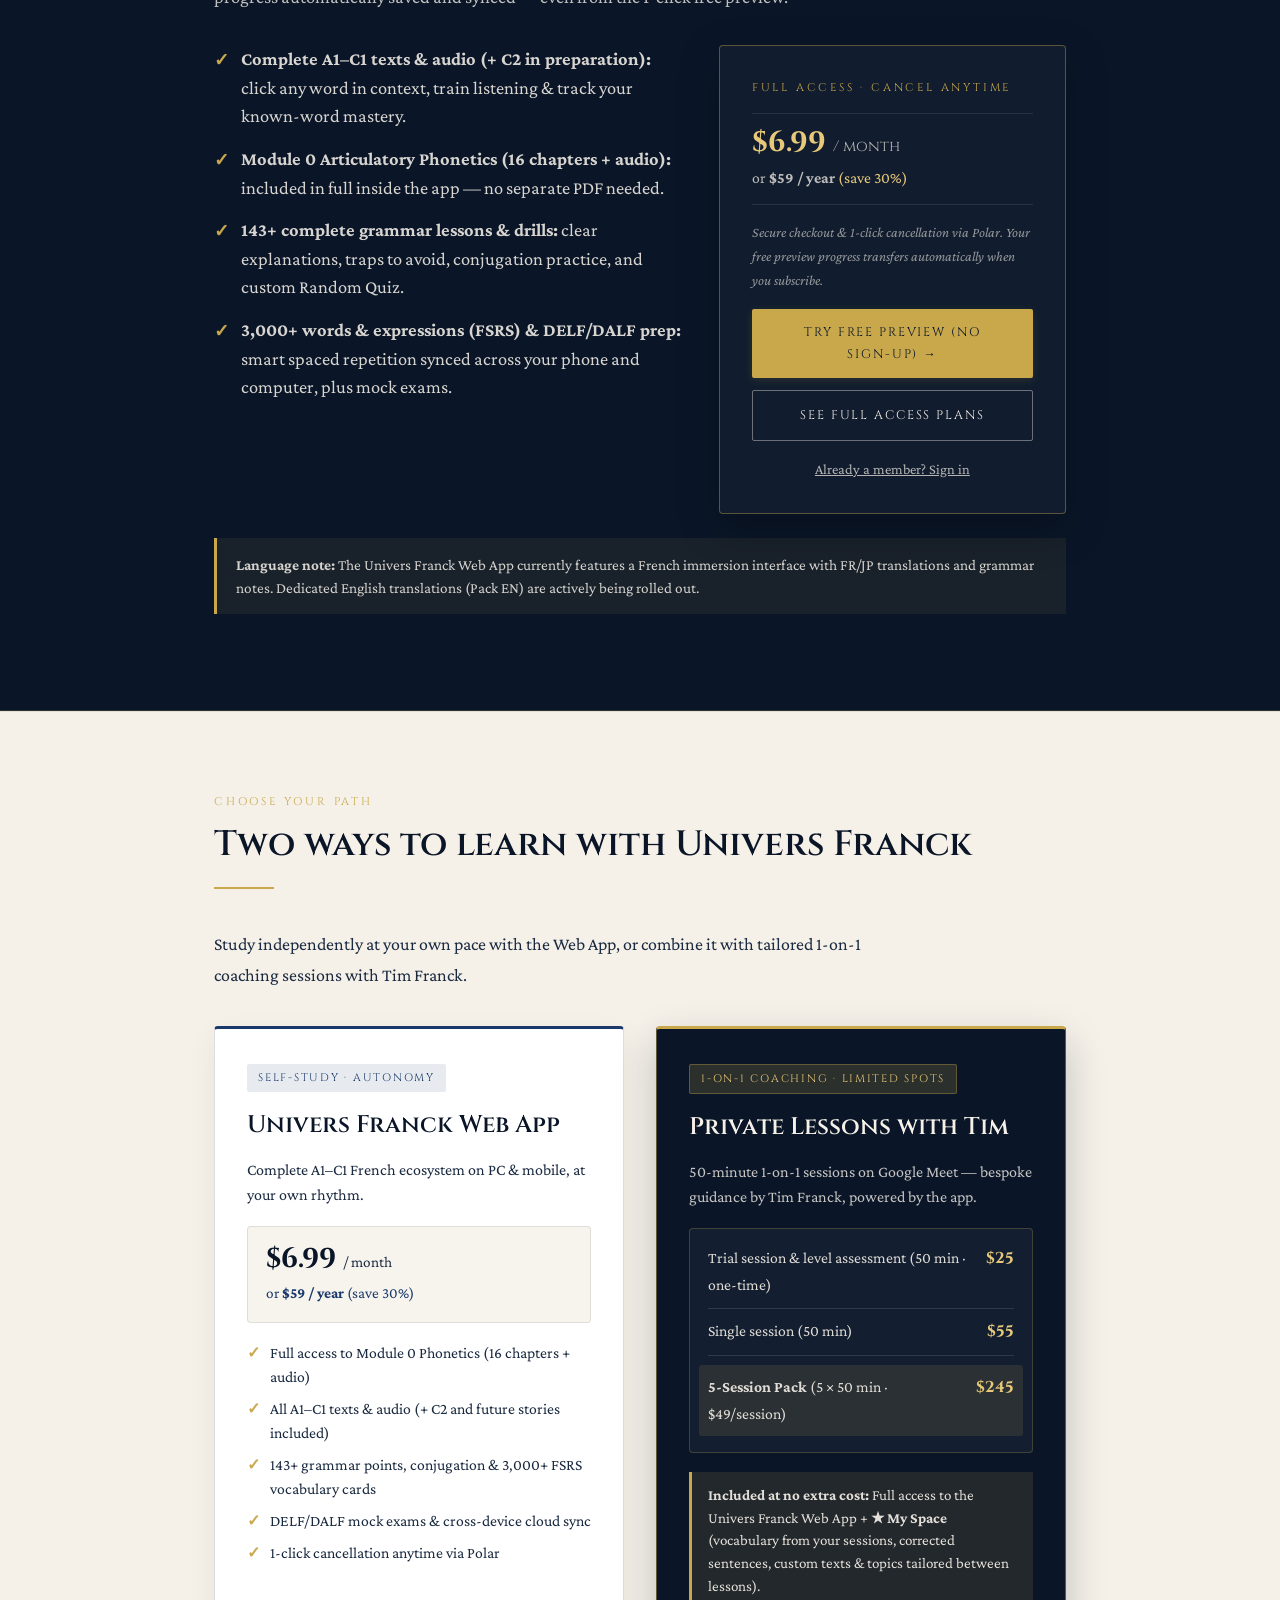
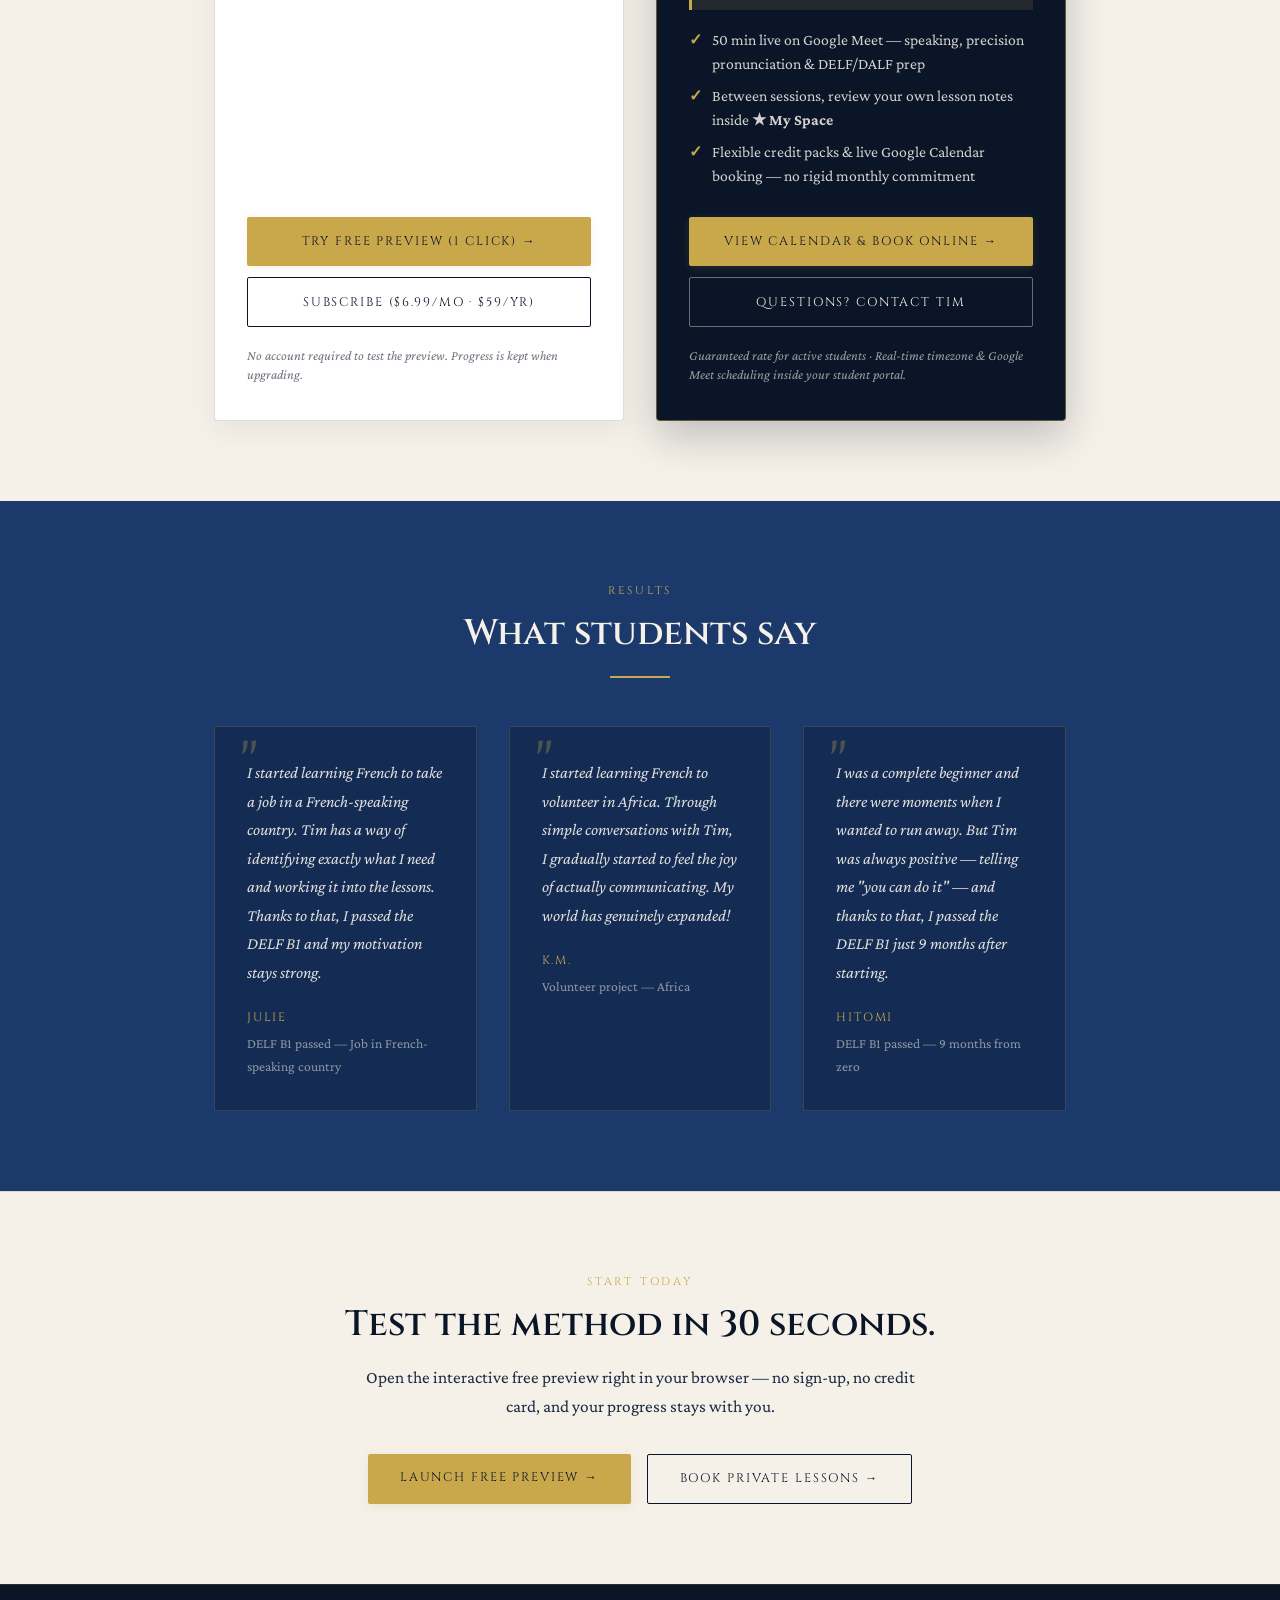
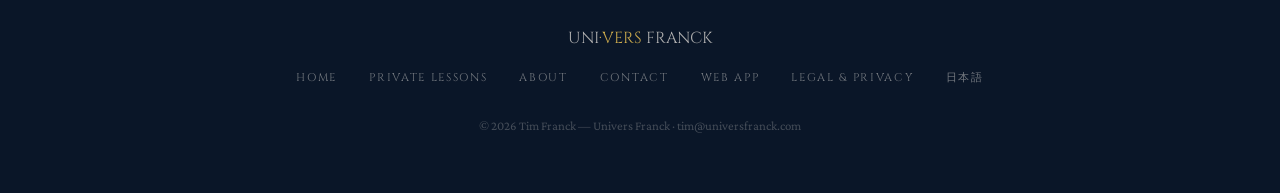
==== commit 8fb79dde: "paiement" ====
--- a/index.html
+++ b/index.html
@@ -170,16 +170,16 @@
           <div class="offer-price-box">
             <ul class="coaching-tiers">
               <li>
-                <span>Trial session &amp; level assessment (50 min · one-time)</span>
-                <span class="coaching-tier-price">$25</span>
+                <span>Trial session &amp; level assessment (<span data-uf-duree>50</span> min · one-time)</span>
+                <span class="coaching-tier-price" data-uf-price="essai">$25</span>
               </li>
               <li>
-                <span>Single session (50 min)</span>
-                <span class="coaching-tier-price">$55</span>
+                <span>Single session (<span data-uf-duree>50</span> min)</span>
+                <span class="coaching-tier-price" data-uf-price="unite">$55</span>
               </li>
               <li class="coaching-tier-highlight">
-                <span><strong>5-Session Pack</strong> (5 × 50 min · valid 3 months · $49/session)</span>
-                <span class="coaching-tier-price">$245</span>
+                <span><strong>5-Session Pack</strong> (5 × <span data-uf-duree>50</span> min · <span data-uf-price="pack5-unit">$49</span>/session)</span>
+                <span class="coaching-tier-price" data-uf-price="pack5">$245</span>
               </li>
             </ul>
           </div>
@@ -191,14 +191,14 @@
           <ul class="offer-list">
             <li><span class="offer-check">✓</span><span>50 min live on Google Meet — speaking, precision pronunciation &amp; DELF/DALF prep</span></li>
             <li><span class="offer-check">✓</span><span>Between sessions, review your own lesson notes inside <strong>★ My Space</strong></span></li>
-            <li><span class="offer-check">✓</span><span>Flexible packs — no rigid monthly lesson commitment</span></li>
+            <li><span class="offer-check">✓</span><span>Flexible credit packs &amp; live Google Calendar booking — no rigid monthly commitment</span></li>
           </ul>
 
           <div class="offer-actions">
-            <a href="mailto:tim@universfranck.com?subject=Private%20French%20Lessons%20%E2%80%94%20Trial%20Session%20Inquiry" class="btn btn-primary">Book a Trial / Contact Tim →</a>
-            <a href="contact.html" class="btn btn-secondary">Contact Details &amp; FAQ</a>
-          </div>
-          <p class="offer-fine-print">Guaranteed rate for active students · Limited weekly availability. Direct booking via email at tim@universfranck.com while the integrated scheduling module is opening.</p>
+            <a href="https://univers-franck.web.app/?lang=en#cours" class="btn btn-primary" target="_blank" rel="noopener">View Calendar &amp; Book Online →</a>
+            <a href="contact.html" class="btn btn-secondary">Questions? Contact Tim</a>
+          </div>
+          <p class="offer-fine-print">Guaranteed rate for active students · Real-time timezone &amp; Google Meet scheduling inside your student portal.</p>
         </article>
 
       </div>
@@ -243,7 +243,7 @@
       <p>Open the interactive free preview right in your browser — no sign-up, no credit card, and your progress stays with you.</p>
       <div class="final-cta-actions">
         <a href="https://univers-franck.web.app/decouverte.html?lang=en" class="btn btn-primary" target="_blank" rel="noopener">Launch Free Preview →</a>
-        <a href="mailto:tim@universfranck.com?subject=Private%20French%20Lessons%20%E2%80%94%20Inquiry" class="btn btn-outline">Ask about Private Lessons</a>
+        <a href="https://univers-franck.web.app/?lang=en#cours" class="btn btn-outline" target="_blank" rel="noopener">Book Private Lessons →</a>
       </div>
     </div>
   </section>
@@ -268,5 +268,28 @@
   </footer>
 
   <script src="js/main.js"></script>
+  <script>
+    (function () {
+      fetch('https://asia-northeast1-univers-franck.cloudfunctions.net/tarifsPublicsCours')
+        .then(function (r) { return r.ok ? r.json() : null; })
+        .then(function (d) {
+          if (!d || !d.ok || !d.tarifs || !d.tarifs.usd) return;
+          var u = d.tarifs.usd;
+          var fmt = function (n) { return '$' + Number(n).toLocaleString('en-US'); };
+          var set = function (k, v) {
+            var el = document.querySelector('[data-uf-price="' + k + '"]');
+            if (el && v > 0) el.textContent = fmt(v);
+          };
+          set('essai', u.essai);
+          set('unite', u.unite);
+          set('pack5', u.pack5);
+          if (u.pack5 > 0) set('pack5-unit', Math.round(u.pack5 / 5));
+          if (d.dureeMin > 0) {
+            document.querySelectorAll('[data-uf-duree]').forEach(function (el) { el.textContent = d.dureeMin; });
+          }
+        })
+        .catch(function () {});
+    })();
+  </script>
 </body>
 </html>
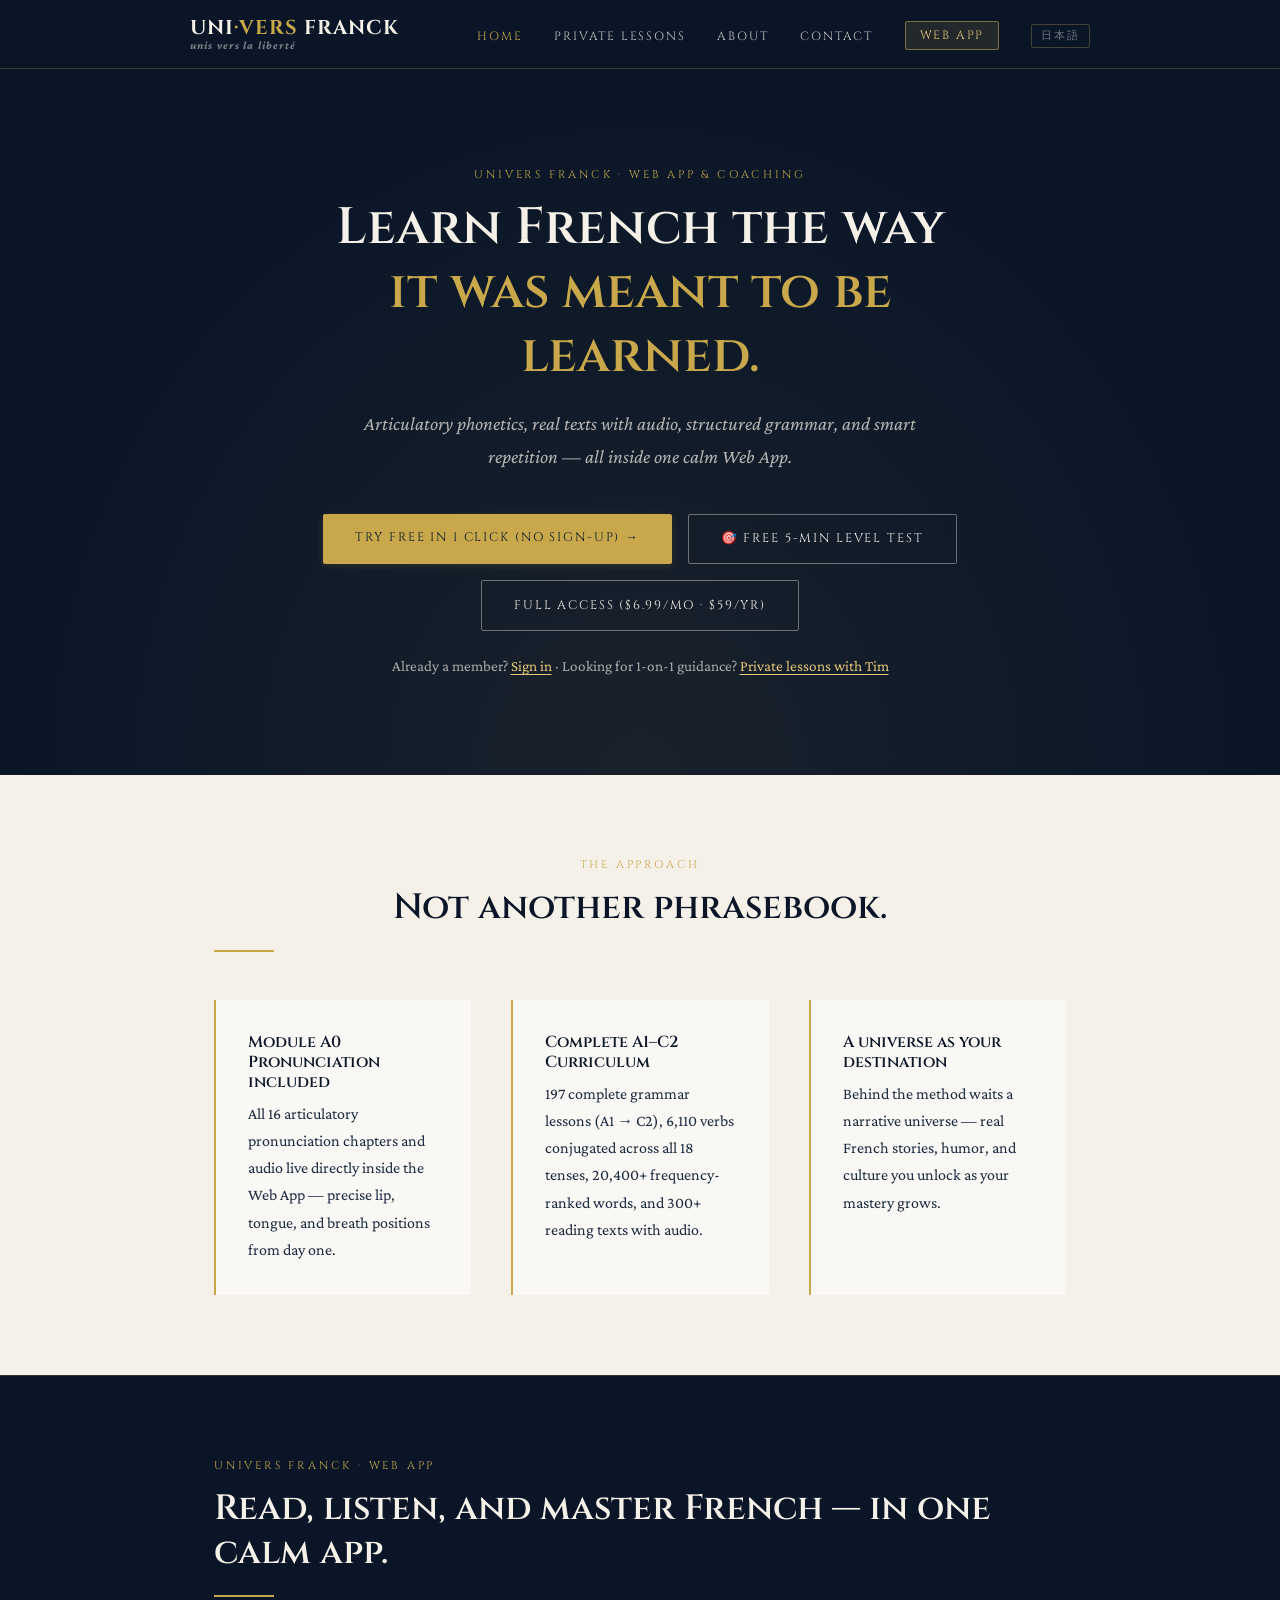
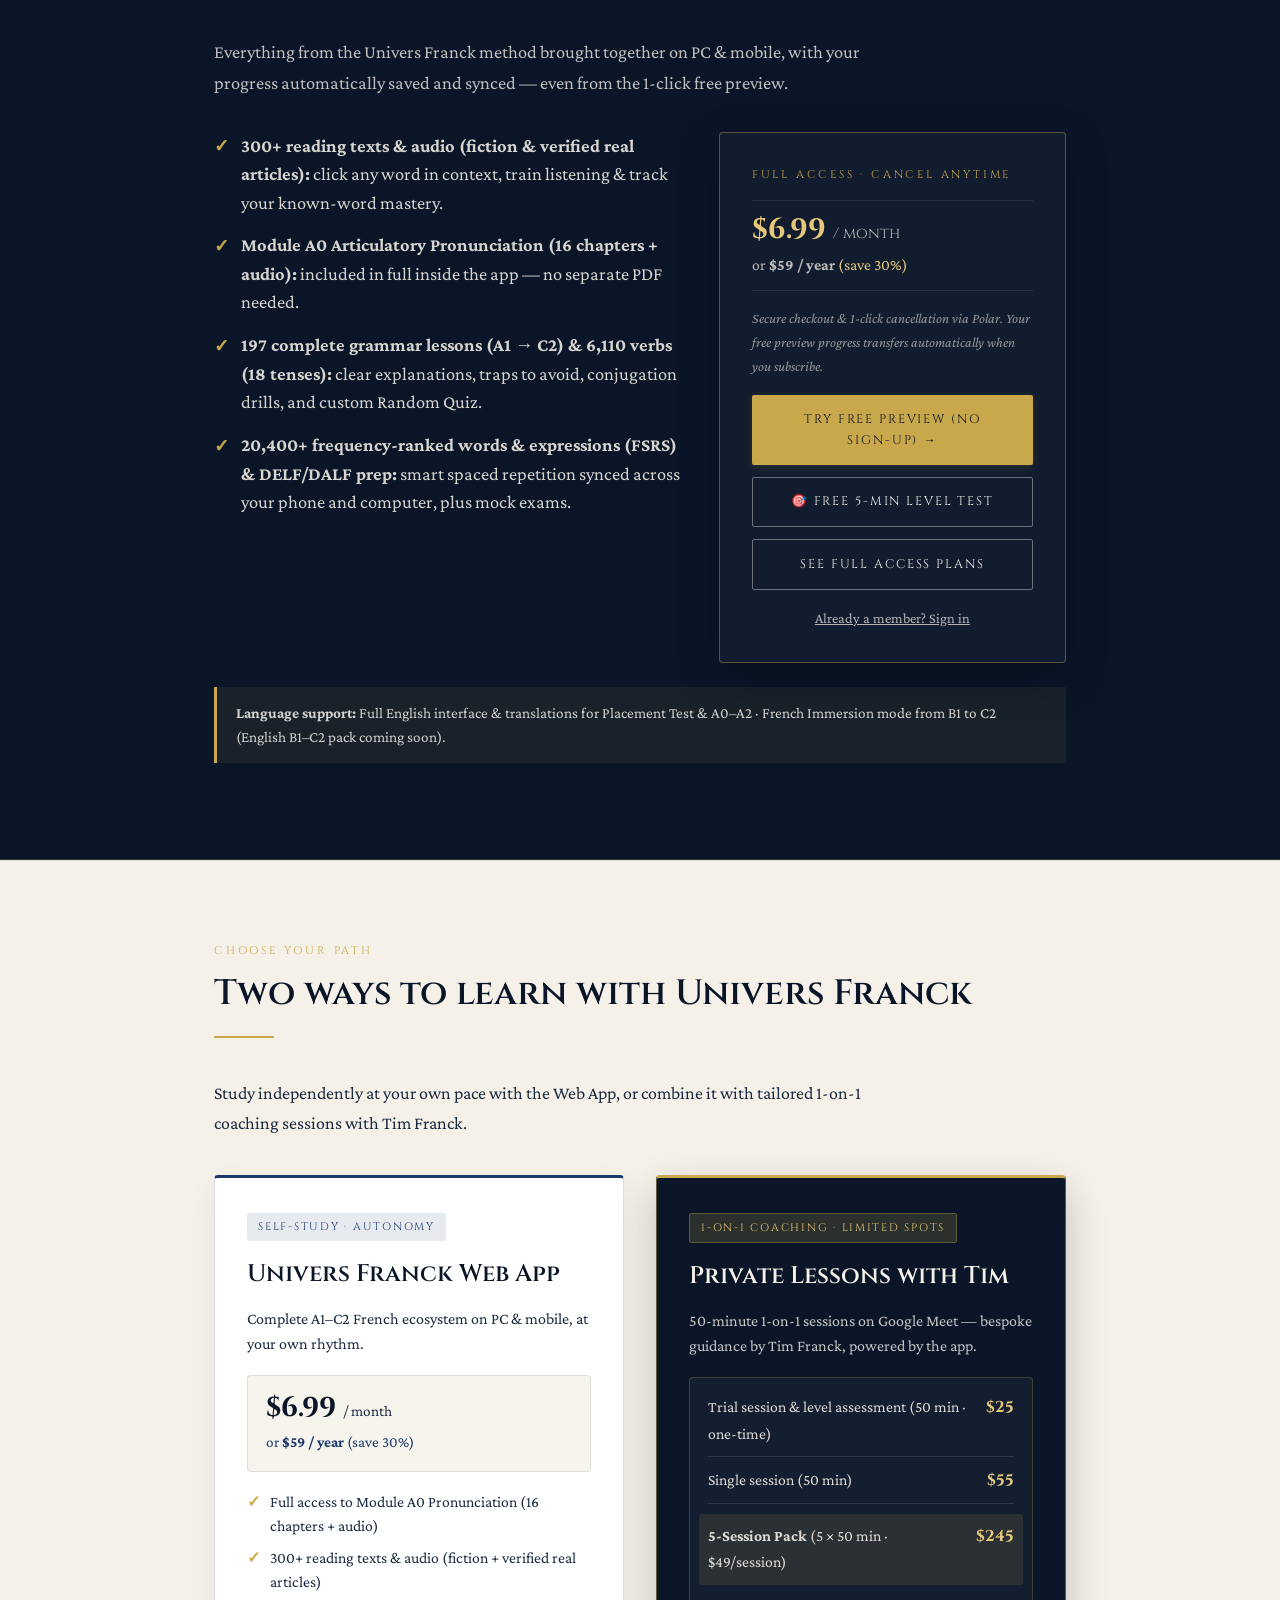
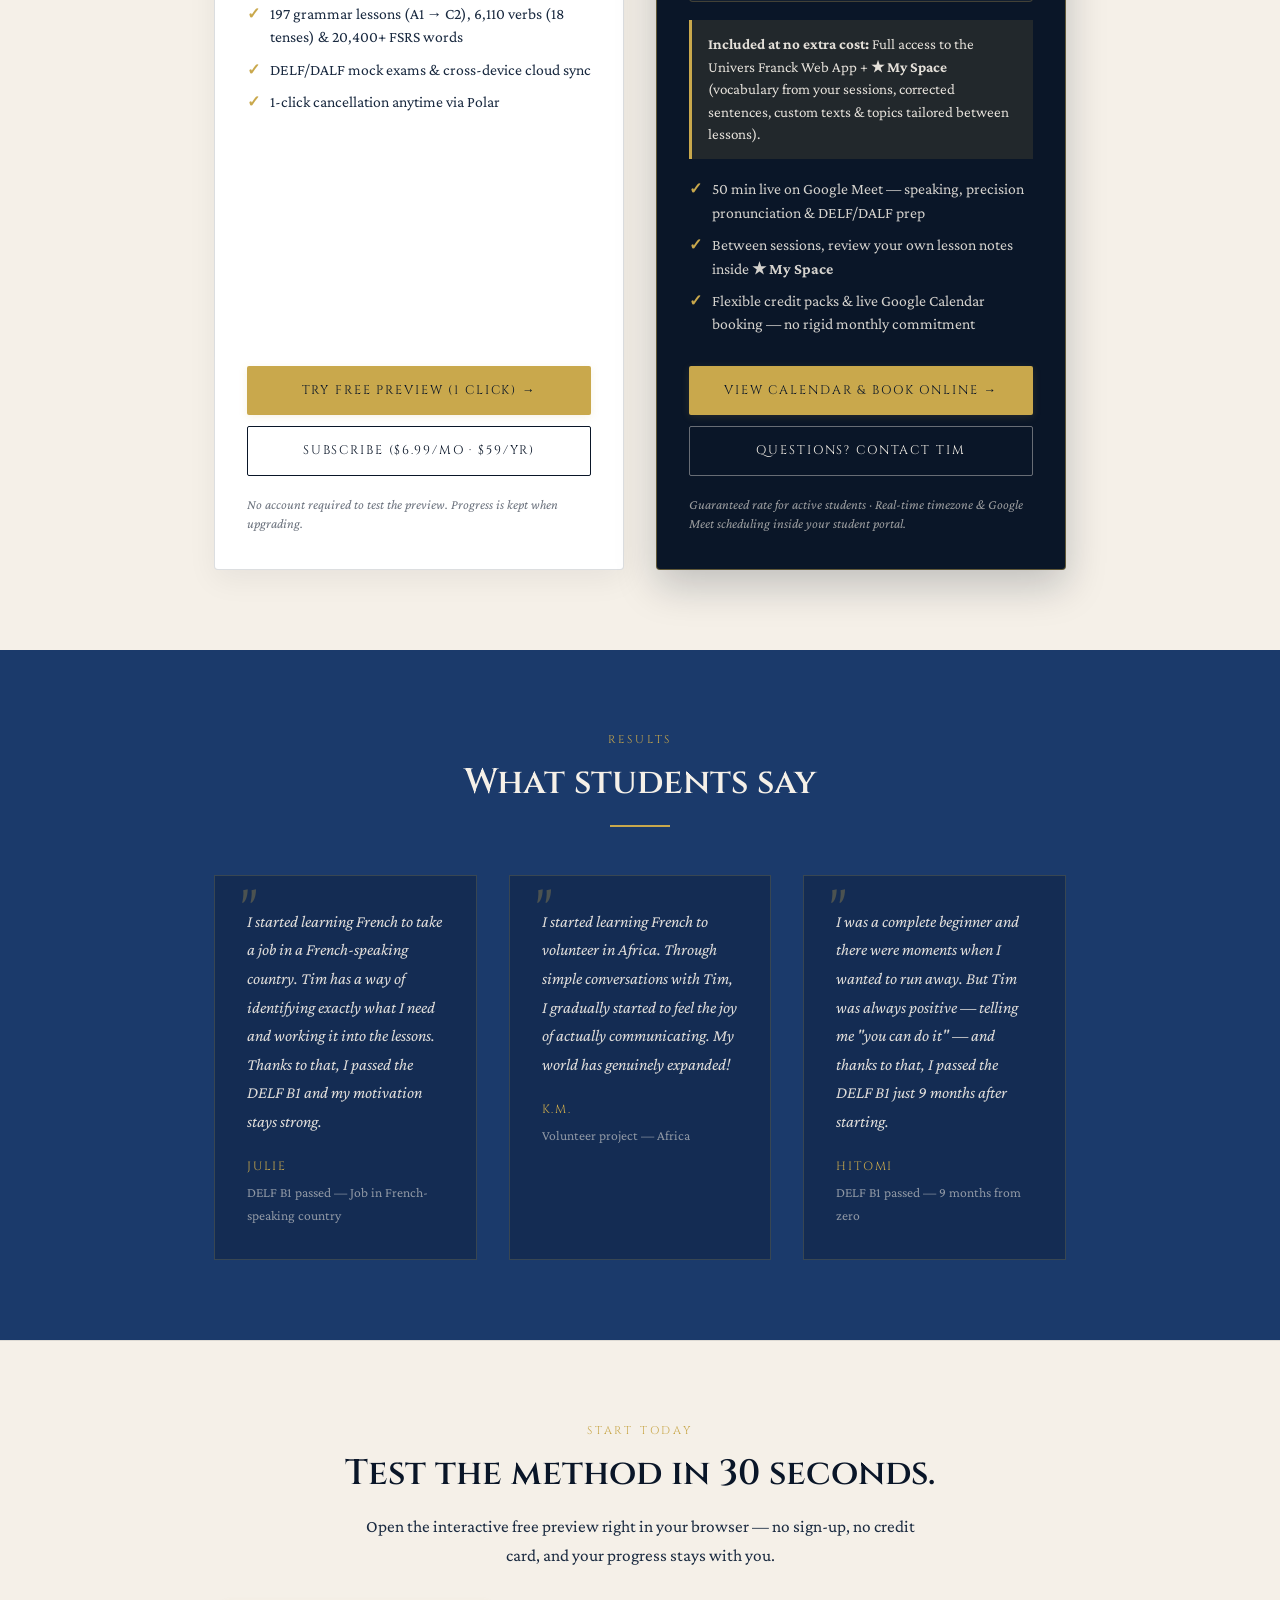
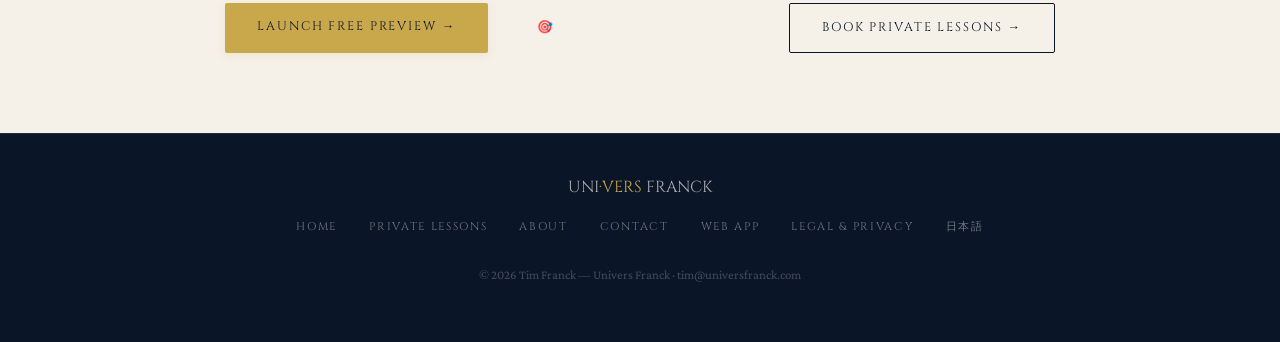
==== commit be0cb904: "NEON-2: vrais chiffres A1-C2 (197 lecons, 6110 verbes, 20400+ mots, 300+ textes), bouton Test 5 min," ====
--- a/index.html
+++ b/index.html
@@ -6,7 +6,7 @@
   <meta name="viewport" content="width=device-width, initial-scale=1.0" />
   <meta name="author" content="Tim Franck — Univers Franck" />
   <title>Univers Franck — French Web App &amp; Private Coaching with Tim</title>
-  <meta name="description" content="Learn French with the Univers Franck Web App (A1–C1, Module 0 phonetics, audio, 143+ grammar lessons, FSRS) or 1-on-1 private lessons with Tim Franck on Google Meet." />
+  <meta name="description" content="Learn French with the Univers Franck Web App (197 grammar lessons A1–C2, 6,110 verbs across 18 tenses, 20,400+ words, 300+ texts, Module A0 pronunciation) or 1-on-1 private lessons with Tim Franck." />
 
   <!-- Open Graph / Social Sharing -->
   <meta property="og:type" content="website">
@@ -59,6 +59,7 @@
       <p class="hero-sub">Articulatory phonetics, real texts with audio, structured grammar, and smart repetition — all inside one calm Web App.</p>
       <div class="hero-cta-group">
         <a href="https://univers-franck.web.app/decouverte.html?lang=en" class="btn btn-primary" target="_blank" rel="noopener">Try Free in 1 Click (No Sign-Up) →</a>
+        <a href="https://univers-franck.web.app/decouverte.html?lang=en#/niveau" class="btn btn-secondary" target="_blank" rel="noopener">🎯 Free 5-min Level Test</a>
         <a href="https://univers-franck.web.app/?lang=en#offre" class="btn btn-secondary" target="_blank" rel="noopener">Full Access ($6.99/mo · $59/yr)</a>
       </div>
       <p class="hero-meta-note">
@@ -75,12 +76,12 @@
       <div class="section-divider"></div>
       <div class="pitch-grid">
         <div class="pitch-card">
-          <h3>Module 0 Phonetics included</h3>
-          <p>All 16 articulatory phonetics chapters and audio live directly inside the Web App — precise lip, tongue, and breath positions from day one.</p>
+          <h3>Module A0 Pronunciation included</h3>
+          <p>All 16 articulatory pronunciation chapters and audio live directly inside the Web App — precise lip, tongue, and breath positions from day one.</p>
         </div>
         <div class="pitch-card">
-          <h3>Structured A1–C1 (+ C2 soon)</h3>
-          <p>Over 143 complete grammar lessons, verb conjugation drills, and engaging stories with audio. Every step builds cleanly on the last.</p>
+          <h3>Complete A1–C2 Curriculum</h3>
+          <p>197 complete grammar lessons (A1 → C2), 6,110 verbs conjugated across all 18 tenses, 20,400+ frequency-ranked words, and 300+ reading texts with audio.</p>
         </div>
         <div class="pitch-card">
           <h3>A universe as your destination</h3>
@@ -100,10 +101,10 @@
 
       <div class="app-showcase-grid">
         <ul class="app-feature-list">
-          <li><span class="app-feature-check">✓</span><span><strong>Complete A1–C1 texts &amp; audio (+ C2 in preparation):</strong> click any word in context, train listening &amp; track your known-word mastery.</span></li>
-          <li><span class="app-feature-check">✓</span><span><strong>Module 0 Articulatory Phonetics (16 chapters + audio):</strong> included in full inside the app — no separate PDF needed.</span></li>
-          <li><span class="app-feature-check">✓</span><span><strong>143+ complete grammar lessons &amp; drills:</strong> clear explanations, traps to avoid, conjugation practice, and custom Random Quiz.</span></li>
-          <li><span class="app-feature-check">✓</span><span><strong>3,000+ words &amp; expressions (FSRS) &amp; DELF/DALF prep:</strong> smart spaced repetition synced across your phone and computer, plus mock exams.</span></li>
+          <li><span class="app-feature-check">✓</span><span><strong>300+ reading texts &amp; audio (fiction &amp; verified real articles):</strong> click any word in context, train listening &amp; track your known-word mastery.</span></li>
+          <li><span class="app-feature-check">✓</span><span><strong>Module A0 Articulatory Pronunciation (16 chapters + audio):</strong> included in full inside the app — no separate PDF needed.</span></li>
+          <li><span class="app-feature-check">✓</span><span><strong>197 complete grammar lessons (A1 → C2) &amp; 6,110 verbs (18 tenses):</strong> clear explanations, traps to avoid, conjugation drills, and custom Random Quiz.</span></li>
+          <li><span class="app-feature-check">✓</span><span><strong>20,400+ frequency-ranked words &amp; expressions (FSRS) &amp; DELF/DALF prep:</strong> smart spaced repetition synced across your phone and computer, plus mock exams.</span></li>
         </ul>
 
         <div class="app-showcase-card">
@@ -115,13 +116,14 @@
           <p class="app-price-note">Secure checkout &amp; 1-click cancellation via Polar. Your free preview progress transfers automatically when you subscribe.</p>
           <div class="app-showcase-actions">
             <a href="https://univers-franck.web.app/decouverte.html?lang=en" class="btn btn-primary" target="_blank" rel="noopener">Try Free Preview (No Sign-Up) →</a>
+            <a href="https://univers-franck.web.app/decouverte.html?lang=en#/niveau" class="btn btn-secondary" target="_blank" rel="noopener">🎯 Free 5-min Level Test</a>
             <a href="https://univers-franck.web.app/?lang=en#offre" class="btn btn-secondary" target="_blank" rel="noopener">See Full Access Plans</a>
             <a href="https://univers-franck.web.app/?lang=en" style="text-align: center; font-size: 0.9rem; color: rgba(245,240,232,0.72); text-decoration: underline; margin-top: 0.25rem;" target="_blank" rel="noopener">Already a member? Sign in</a>
           </div>
         </div>
       </div>
 
-      <p class="app-lang-note"><strong>Language note:</strong> The Univers Franck Web App currently features a French immersion interface with FR/JP translations and grammar notes. Dedicated English translations (Pack EN) are actively being rolled out.</p>
+      <p class="app-lang-note"><strong>Language support:</strong> Full English interface &amp; translations for Placement Test &amp; A0–A2 · French Immersion mode from B1 to C2 (English B1–C2 pack coming soon).</p>
     </div>
   </section>
 
@@ -139,7 +141,7 @@
         <article class="offer-card">
           <span class="offer-badge">Self-study · Autonomy</span>
           <h3>Univers Franck Web App</h3>
-          <p class="offer-subtitle">Complete A1–C1 French ecosystem on PC &amp; mobile, at your own rhythm.</p>
+          <p class="offer-subtitle">Complete A1–C2 French ecosystem on PC &amp; mobile, at your own rhythm.</p>
 
           <div class="offer-price-box">
             <div class="offer-price-headline">$6.99 <span>/ month</span></div>
@@ -147,9 +149,9 @@
           </div>
 
           <ul class="offer-list">
-            <li><span class="offer-check">✓</span><span>Full access to Module 0 Phonetics (16 chapters + audio)</span></li>
-            <li><span class="offer-check">✓</span><span>All A1–C1 texts &amp; audio (+ C2 and future stories included)</span></li>
-            <li><span class="offer-check">✓</span><span>143+ grammar points, conjugation &amp; 3,000+ FSRS vocabulary cards</span></li>
+            <li><span class="offer-check">✓</span><span>Full access to Module A0 Pronunciation (16 chapters + audio)</span></li>
+            <li><span class="offer-check">✓</span><span>300+ reading texts &amp; audio (fiction + verified real articles)</span></li>
+            <li><span class="offer-check">✓</span><span>197 grammar lessons (A1 → C2), 6,110 verbs (18 tenses) &amp; 20,400+ FSRS words</span></li>
             <li><span class="offer-check">✓</span><span>DELF/DALF mock exams &amp; cross-device cloud sync</span></li>
             <li><span class="offer-check">✓</span><span>1-click cancellation anytime via Polar</span></li>
           </ul>
@@ -243,6 +245,7 @@
       <p>Open the interactive free preview right in your browser — no sign-up, no credit card, and your progress stays with you.</p>
       <div class="final-cta-actions">
         <a href="https://univers-franck.web.app/decouverte.html?lang=en" class="btn btn-primary" target="_blank" rel="noopener">Launch Free Preview →</a>
+        <a href="https://univers-franck.web.app/decouverte.html?lang=en#/niveau" class="btn btn-secondary" target="_blank" rel="noopener">🎯 Free 5-min Level Test</a>
         <a href="https://univers-franck.web.app/?lang=en#cours" class="btn btn-outline" target="_blank" rel="noopener">Book Private Lessons →</a>
       </div>
     </div>
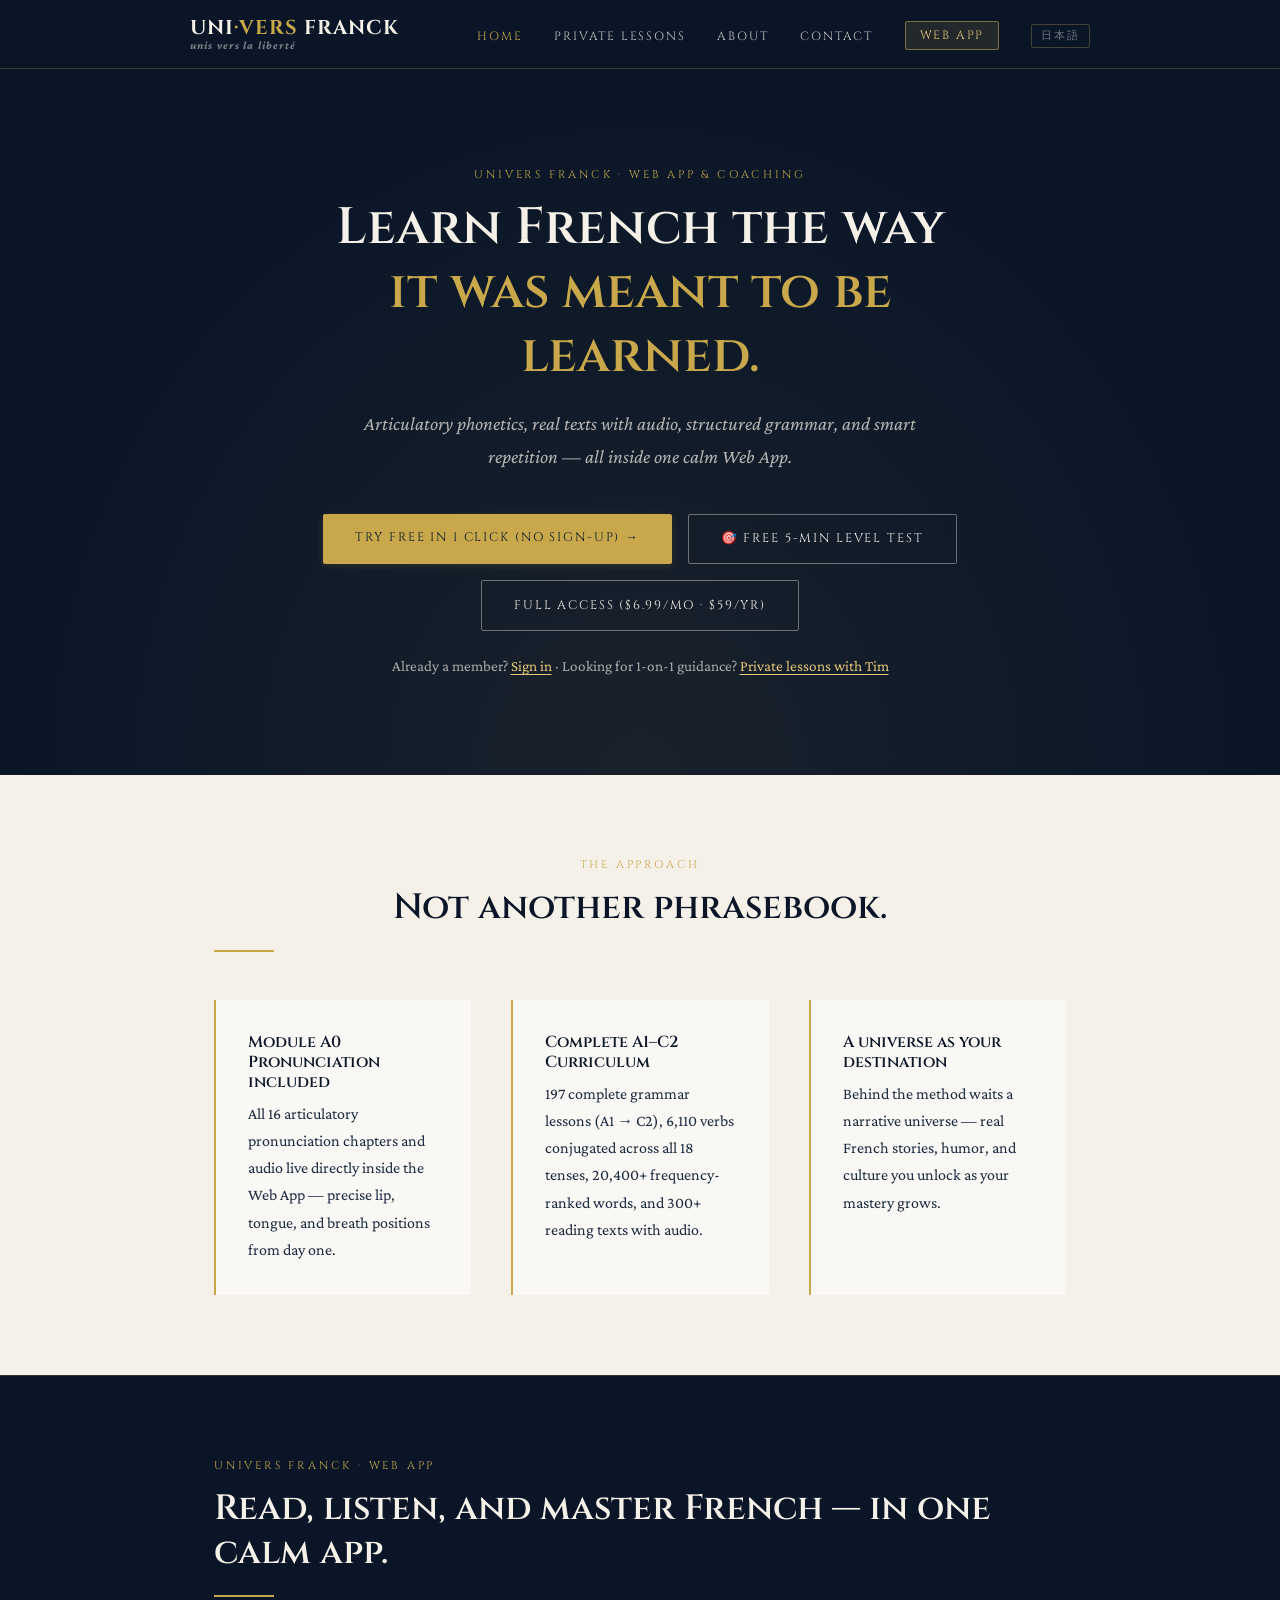
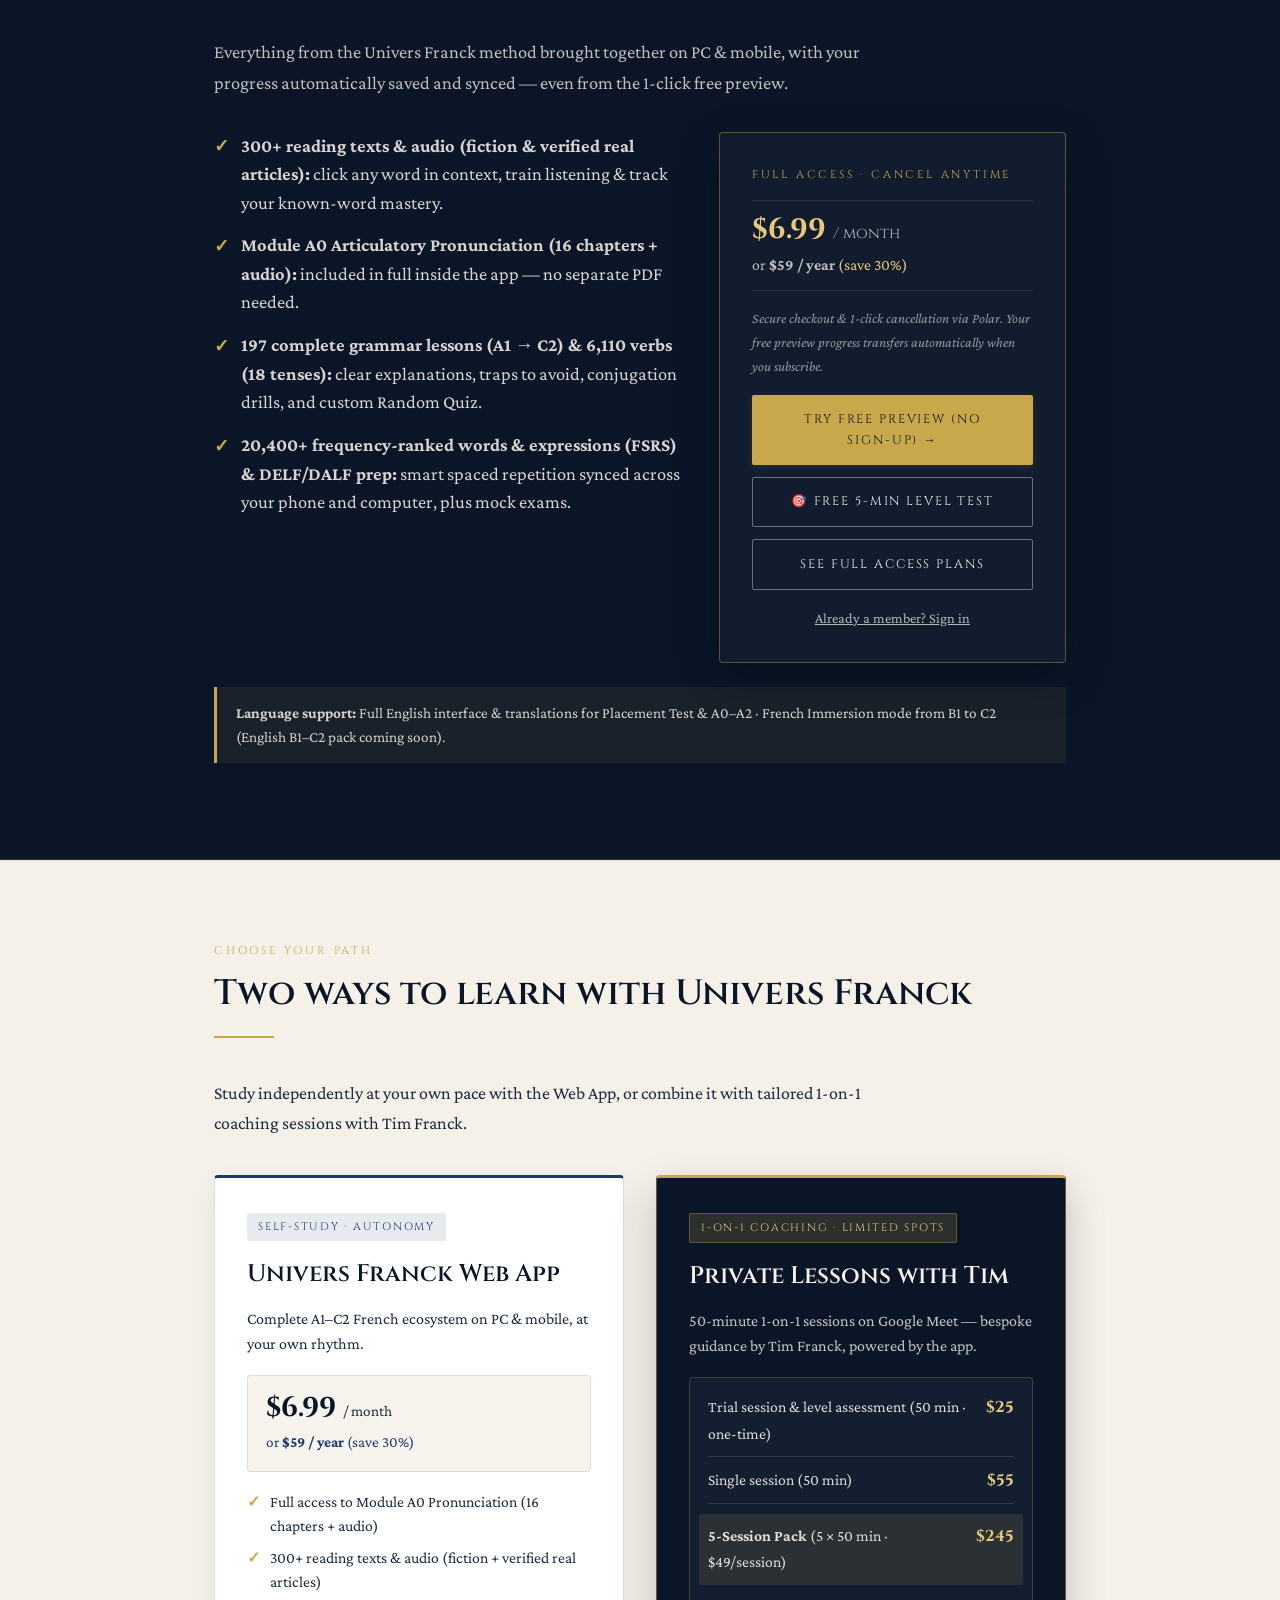
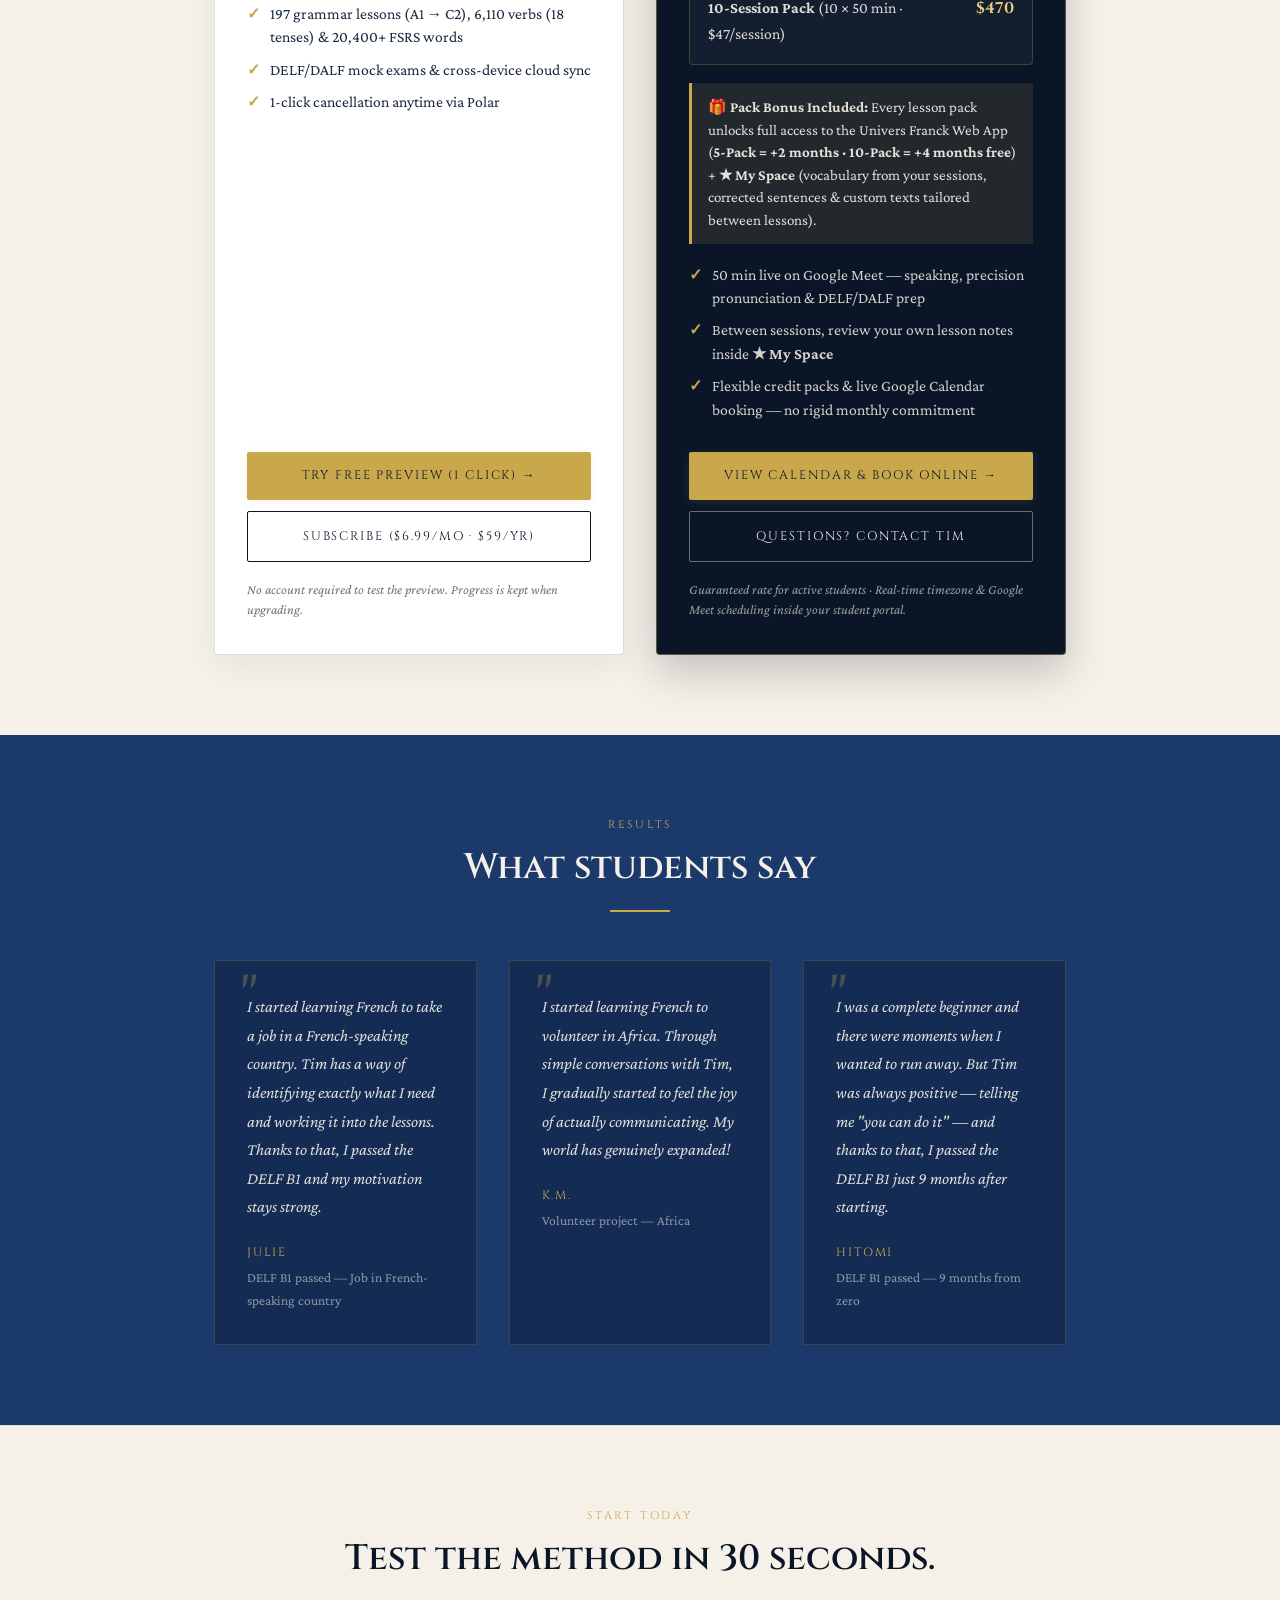
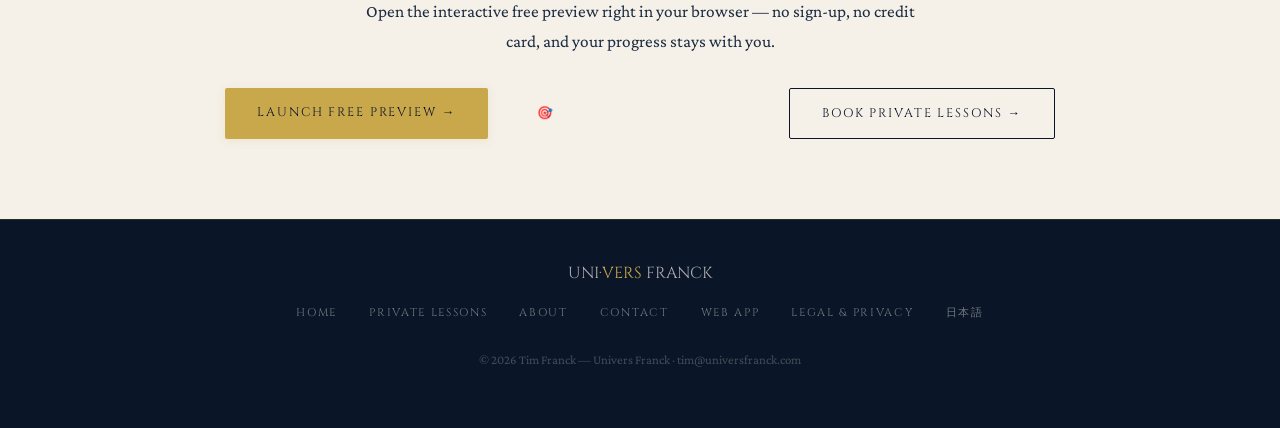
==== commit a2324991: "Clarifie bonus Appli sur packs (Pack 5 = +2 mois, Pack 10 = +4 mois) + Pack 10 EN" ====
--- a/index.html
+++ b/index.html
@@ -183,11 +183,15 @@
                 <span><strong>5-Session Pack</strong> (5 × <span data-uf-duree>50</span> min · <span data-uf-price="pack5-unit">$49</span>/session)</span>
                 <span class="coaching-tier-price" data-uf-price="pack5">$245</span>
               </li>
+              <li>
+                <span><strong>10-Session Pack</strong> (10 × <span data-uf-duree>50</span> min · <span data-uf-price="pack10-unit">$47</span>/session)</span>
+                <span class="coaching-tier-price" data-uf-price="pack10">$470</span>
+              </li>
             </ul>
           </div>
 
           <div class="offer-included-banner">
-            <strong>Included at no extra cost:</strong> Full access to the Univers Franck Web App + <strong>★ My Space</strong> (vocabulary from your sessions, corrected sentences, custom texts &amp; topics tailored between lessons).
+            <strong>🎁 Pack Bonus Included:</strong> Every lesson pack unlocks full access to the Univers Franck Web App (<strong>5-Pack = +2 months · 10-Pack = +4 months free</strong>) + <strong>★ My Space</strong> (vocabulary from your sessions, corrected sentences &amp; custom texts tailored between lessons).
           </div>
 
           <ul class="offer-list">
